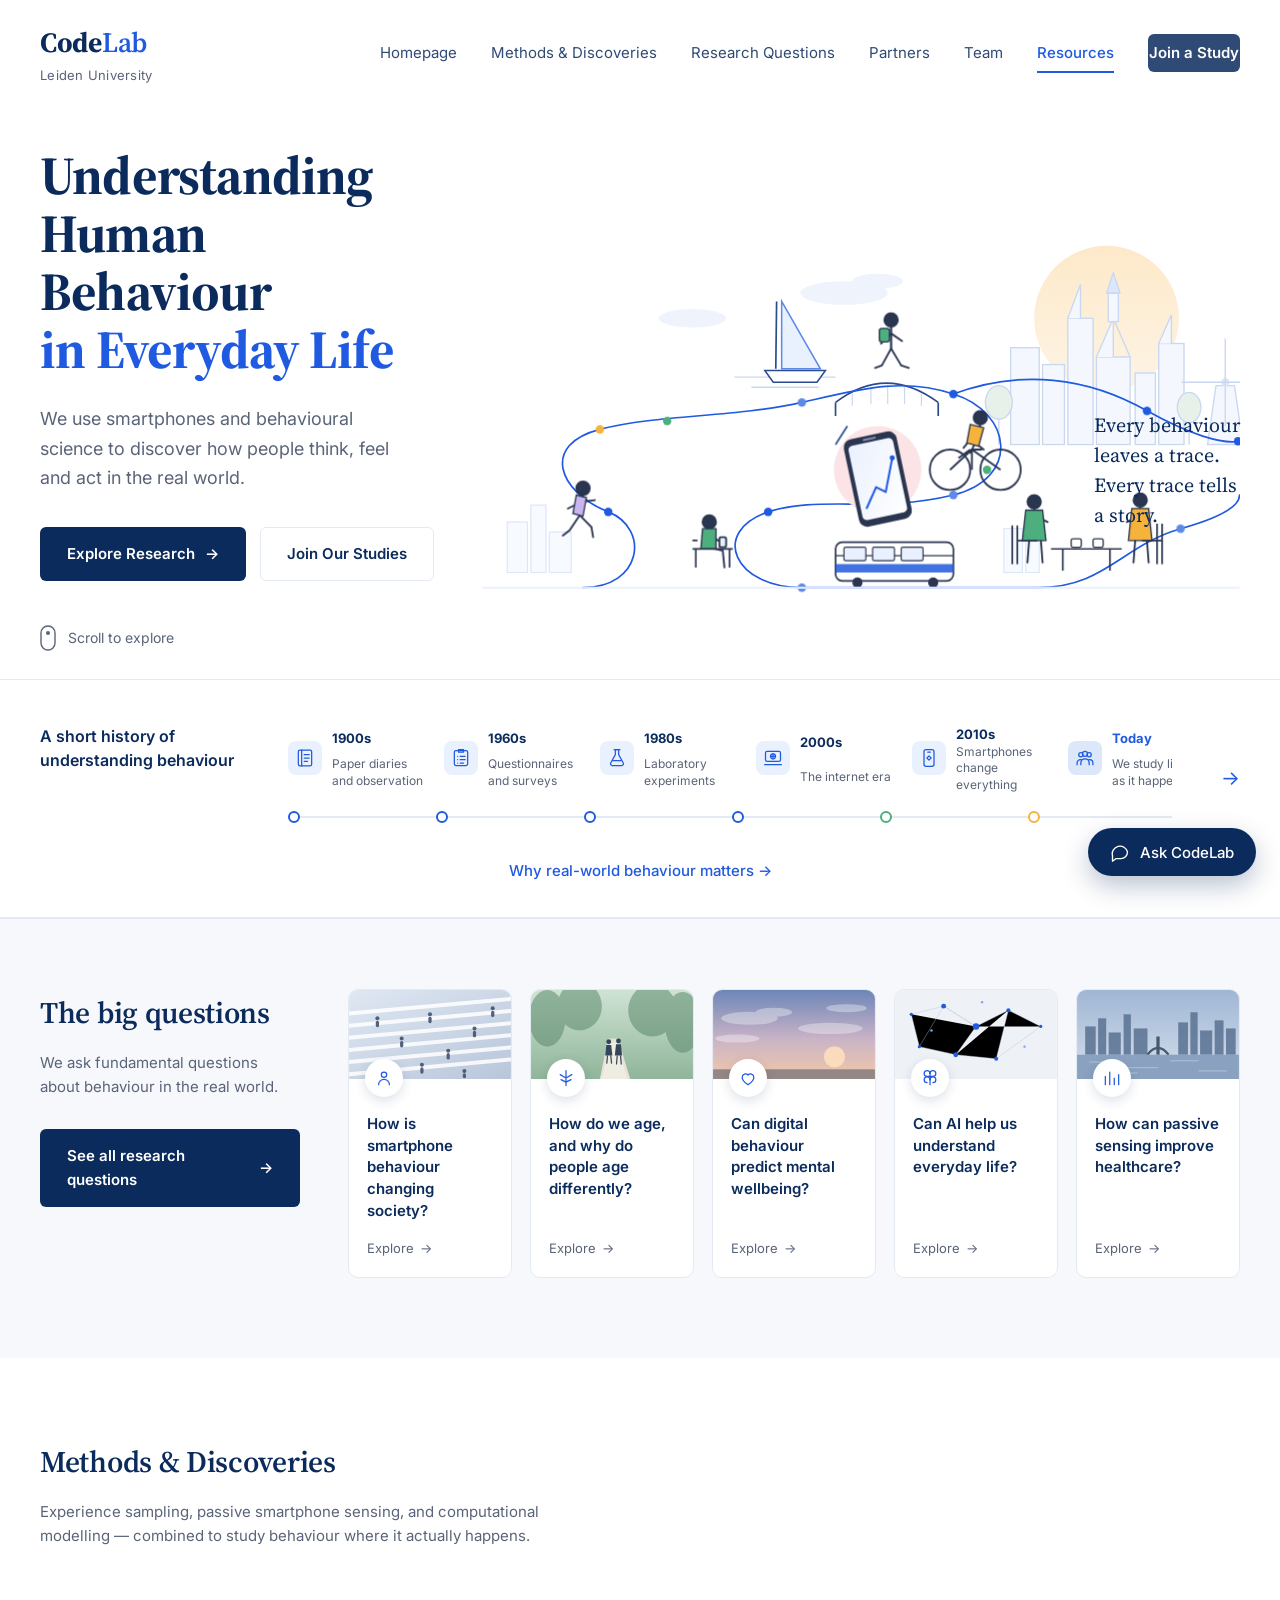
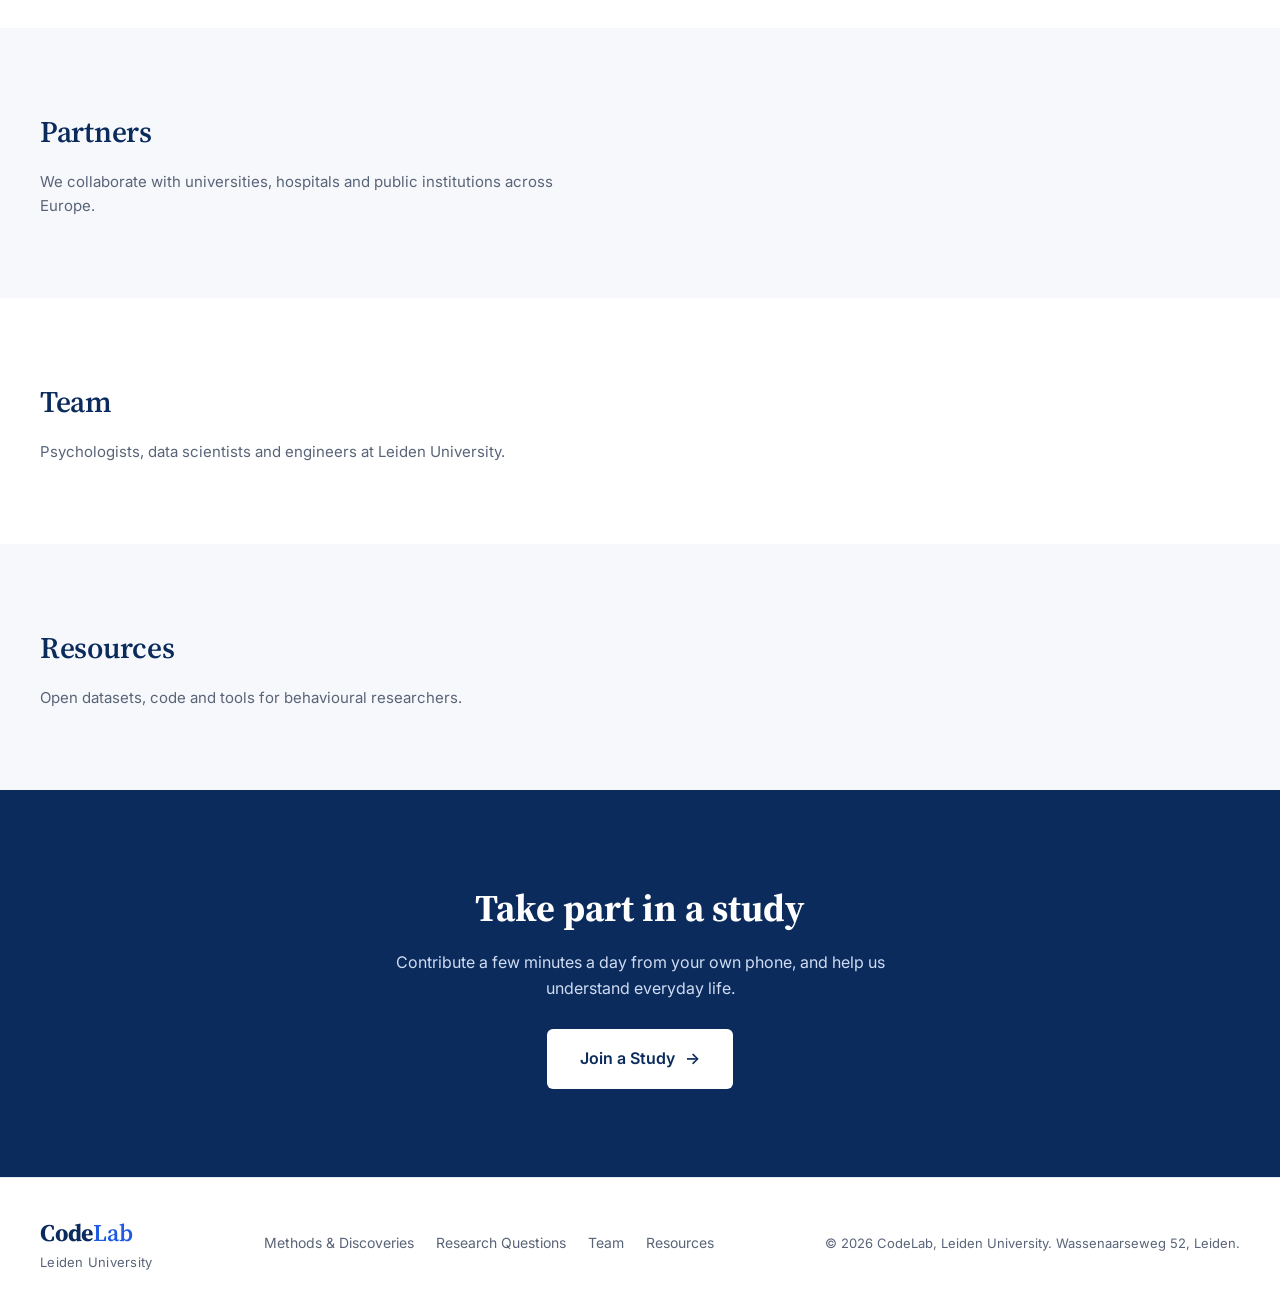
==== index.html @ ddcffaeb "Init Website" ====
<!DOCTYPE html>
<html lang="zh-CN">
<head>
<meta charset="utf-8">
<meta name="viewport" content="width=device-width, initial-scale=1">
<title>CodeLab · Leiden University — Understanding Human Behaviour in Everyday Life</title>
<meta name="description" content="CodeLab uses smartphones and behavioural science to discover how people think, feel and act in the real world.">
<link rel="preconnect" href="https://fonts.googleapis.com">
<link rel="preconnect" href="https://fonts.gstatic.com" crossorigin>
<link href="https://fonts.googleapis.com/css2?family=Source+Serif+4:opsz,wght@8..60,400;8..60,600;8..60,700&family=Inter:wght@400;500;600;700&display=swap" rel="stylesheet">
<link rel="stylesheet" href="css/styles.css">
<link rel="icon" href="data:image/svg+xml,<svg xmlns='http://www.w3.org/2000/svg' viewBox='0 0 32 32'><circle cx='16' cy='16' r='14' fill='%231f5ae0'/></svg>">
</head>
<body>

<!-- ============ HEADER ============ -->
<header class="site-header" id="header">
  <div class="wrap header-inner">
    <a class="brand" href="#top" aria-label="CodeLab, Leiden University">
      <span class="brand-name"><strong>Code</strong>Lab</span>
      <span class="brand-sub">Leiden University</span>
    </a>

    <button class="nav-toggle" id="navToggle" aria-expanded="false" aria-controls="primary-nav" aria-label="Open menu">
      <span></span><span></span><span></span>
    </button>

    <nav class="nav" id="primary-nav" aria-label="Primary">
      <a href="#top" class="is-active">Homepage</a>
      <a href="#methods">Methods &amp; Discoveries</a>
      <a href="#questions">Research Questions</a>
      <a href="#partners">Partners</a>
      <a href="#team">Team</a>
      <a href="#resources">Resources</a>
      <a href="#join" class="btn btn-primary btn-sm nav-cta">Join a Study</a>
    </nav>
  </div>
</header>

<main id="top">

<!-- ============ HERO ============ -->
<section class="hero">
  <div class="wrap hero-grid">

    <div class="hero-copy">
      <h1 class="hero-title reveal">
        Understanding<br>
        Human Behaviour<br>
        <em>in Everyday Life</em>
      </h1>
      <p class="hero-lede reveal" data-delay="1">
        We use smartphones and behavioural science
        to discover how people think, feel and act
        in the real world.
      </p>
      <div class="hero-actions reveal" data-delay="2">
        <a href="#questions" class="btn btn-primary">Explore Research <span class="arrow" aria-hidden="true">→</span></a>
        <a href="#join" class="btn btn-ghost">Join Our Studies</a>
      </div>
      <a href="#timeline" class="scroll-hint reveal" data-delay="3">
        <svg viewBox="0 0 16 26" width="16" height="26" aria-hidden="true">
          <rect x="1" y="1" width="14" height="24" rx="7" fill="none" stroke="currentColor" stroke-width="1.4"/>
          <circle class="scroll-dot" cx="8" cy="8" r="2" fill="currentColor"/>
        </svg>
        <span>Scroll to explore</span>
      </a>
    </div>

    <!-- ---------- 英雄区插画（全部手绘 SVG） ---------- -->
    <div class="hero-art">
      <svg viewBox="0 0 900 500" class="scene" role="img"
           aria-label="An illustrated landscape: people walking, cycling, running, sitting and talking, connected by a line of behavioural data points, with the Leiden skyline in the distance.">
        <defs>
          <linearGradient id="sun" x1="0" y1="0" x2="0" y2="1">
            <stop offset="0" stop-color="#FDE9C9"/><stop offset="1" stop-color="#FDF4E6"/>
          </linearGradient>
          <linearGradient id="screen" x1="0" y1="0" x2="1" y2="1">
            <stop offset="0" stop-color="#EAF1FE"/><stop offset="1" stop-color="#FFFFFF"/>
          </linearGradient>
        </defs>

        <!-- 背景：太阳、云 -->
        <circle cx="742" cy="150" r="86" fill="url(#sun)"/>
        <g fill="#EEF3FC">
          <ellipse cx="430" cy="120" rx="52" ry="14"/>
          <ellipse cx="470" cy="106" rx="30" ry="9"/>
          <ellipse cx="250" cy="150" rx="40" ry="11"/>
        </g>

        <!-- 莱顿天际线：教堂、市政厅、风车 -->
        <g class="skyline" stroke="#C9D8F0" stroke-width="1.6" fill="#F4F8FE">
          <rect x="628" y="185" width="34" height="115"/>
          <rect x="666" y="205" width="26" height="95"/>
          <rect x="696" y="150" width="30" height="150"/>
          <path d="M711 150 l0 -40 l-15 40"/>
          <rect x="730" y="196" width="40" height="104"/>
          <path d="M750 196 l0 -46 l-20 46 M750 150 l20 46"/>
          <rect x="744" y="120" width="12" height="34"/>
          <path d="M750 96 l-8 24 h16 z" fill="#DCE7FA"/>
          <rect x="776" y="215" width="24" height="85"/>
          <rect x="804" y="180" width="30" height="120"/>
          <path d="M819 180 l0 -34 l-15 34"/>
          <!-- windmill -->
          <path d="M862 300 l10 -70 h22 l10 70 z"/>
          <circle cx="883" cy="226" r="5" fill="#DCE7FA" stroke="none"/>
          <g class="mill" style="transform-origin:883px 226px">
            <path d="M883 226 l0 -52 M883 226 l52 0 M883 226 l0 52 M883 226 l-52 0"/>
          </g>
          <!-- trees -->
          <path d="M614 300 v-30 M614 270 a16 20 0 1 1 0.1 0" fill="#E7F1E9"/>
          <path d="M840 300 v-26 M840 274 a14 18 0 1 1 0.1 0" fill="#E7F1E9"/>
        </g>

        <!-- 左侧远景城市 -->
        <g class="skyline" stroke="#DCE7FA" stroke-width="1.4" fill="#F7FAFF">
          <rect x="30" y="392" width="24" height="60"/>
          <rect x="58" y="372" width="18" height="80"/>
          <rect x="80" y="404" width="26" height="48"/>
          <rect x="620" y="400" width="22" height="52"/>
          <rect x="646" y="382" width="16" height="70"/>
        </g>

        <!-- 水面与帆船 -->
        <g stroke="#C9D8F0" stroke-width="1.6" fill="none">
          <path d="M300 220 h120 M320 232 h80"/>
        </g>
        <g class="boat">
          <path d="M356 210 l0 -80 l46 80 z" fill="#EAF1FE" stroke="#5C8AE6" stroke-width="1.8"/>
          <path d="M350 130 l-1 80" stroke="#2A4B8D" stroke-width="2"/>
          <path d="M336 212 h72 l-10 14 h-52 z" fill="#FFFFFF" stroke="#2A4B8D" stroke-width="1.8"/>
        </g>

        <!-- 桥 -->
        <path d="M420 250 q60 -46 122 0" fill="none" stroke="#2A4B8D" stroke-width="2"/>
        <path d="M420 250 v16 M542 250 v16" stroke="#2A4B8D" stroke-width="2"/>
        <g stroke="#C9D8F0" stroke-width="1.4">
          <path d="M440 240 v14 M462 232 v20 M482 229 v23 M502 232 v20 M522 240 v14"/>
        </g>

        <!-- 行为数据主路径（动画描边） -->
        <path id="tracePath" class="trace"
              d="M120 470 C 190 470, 200 400, 150 380 C 90 356, 70 300, 140 282
                 C 210 264, 300 268, 380 250 C 450 234, 500 220, 560 240
                 C 630 262, 640 340, 560 360 C 470 382, 400 360, 340 380
                 C 270 404, 300 470, 380 470 L 660 470
                 C 740 470, 760 420, 830 400 C 880 386, 900 372, 900 360"
              fill="none" stroke="#1F5AE0" stroke-width="2" stroke-linecap="round"/>
        <path id="tracePath2" class="trace trace-2"
              d="M560 240 C 640 210, 720 220, 790 260 C 840 288, 880 300, 900 296"
              fill="none" stroke="#1F5AE0" stroke-width="2" stroke-linecap="round"/>

        <!-- 数据点 -->
        <g class="nodes">
          <circle cx="150" cy="380" r="5" fill="#1F5AE0"/>
          <circle cx="140" cy="282" r="5" fill="#F5B33C"/>
          <circle cx="220" cy="272" r="5" fill="#4CAF7D"/>
          <circle cx="380" cy="250" r="5" fill="#5C8AE6"/>
          <circle cx="560" cy="240" r="5" fill="#1F5AE0"/>
          <circle cx="600" cy="330" r="5" fill="#4CAF7D"/>
          <circle cx="560" cy="360" r="5" fill="#5C8AE6"/>
          <circle cx="340" cy="380" r="5" fill="#1F5AE0"/>
          <circle cx="380" cy="470" r="5" fill="#5C8AE6"/>
          <circle cx="790" cy="260" r="5" fill="#1F5AE0"/>
          <circle cx="830" cy="400" r="5" fill="#5C8AE6"/>
          <circle cx="898" cy="296" r="5" fill="#1F5AE0"/>
        </g>

        <!-- 中心手机：屏幕上的行为曲线 -->
        <g class="phone-group">
          <circle cx="470" cy="330" r="52" fill="#FBE3E6"/>
          <path d="M420 300 l14 -22" stroke="#2A4B8D" stroke-width="2" fill="none"/>
          <g transform="rotate(-12 470 340)">
            <rect x="438" y="288" width="64" height="106" rx="10" fill="#2A3550"/>
            <rect x="443" y="296" width="54" height="90" rx="5" fill="url(#screen)"/>
            <path d="M450 372 L466 350 L476 358 L492 320" fill="none" stroke="#1F5AE0" stroke-width="2.4" stroke-linecap="round" stroke-linejoin="round"/>
            <circle cx="492" cy="320" r="3" fill="#1F5AE0"/>
            <rect x="462" y="291" width="16" height="2.4" rx="1.2" fill="#8792AB"/>
          </g>
        </g>

        <!-- 人物：桥上行走 -->
        <g class="figure" stroke="#2A3550" stroke-width="2.2" fill="none" stroke-linecap="round">
          <circle cx="486" cy="152" r="8" fill="#2A3550"/>
          <path d="M486 160 v26" stroke="#2A3550" stroke-width="2.6"/>
          <path d="M486 168 l-12 12 M486 168 l13 9"/>
          <path d="M486 186 l-11 20 M486 186 l12 20"/>
          <path d="M475 206 l-8 3 M498 206 l9 3"/>
          <rect x="472" y="162" width="12" height="16" rx="3" fill="#4CAF7D" stroke="#2A3550" stroke-width="1.6"/>
        </g>

        <!-- 人物：骑车 -->
        <g class="figure">
          <g stroke="#2A3550" stroke-width="2.2" fill="none">
            <circle cx="556" cy="330" r="24"/><circle cx="616" cy="330" r="24"/>
            <path d="M556 330 L582 306 L616 330 M582 306 L594 306 M566 316 l14 -10"/>
            <path d="M582 330 l0 -24"/>
          </g>
          <g stroke="#2A3550" stroke-width="2.2" fill="none" stroke-linecap="round">
            <circle cx="592" cy="268" r="8" fill="#2A3550"/>
            <path d="M592 276 l-6 22" stroke-width="2.6"/>
            <path d="M588 284 l-16 20" />
            <path d="M586 298 l-6 12 M586 298 l10 8"/>
          </g>
          <path d="M580 276 l16 4 l-6 22 l-14 -4 z" fill="#F5B33C" stroke="#2A3550" stroke-width="1.6"/>
        </g>

        <!-- 人物：跑步 -->
        <g class="figure" stroke="#2A3550" stroke-width="2.2" fill="none" stroke-linecap="round">
          <circle cx="120" cy="352" r="8" fill="#2A3550"/>
          <path d="M120 360 l-4 24"/>
          <path d="M118 368 l-16 8 M118 368 l16 -2"/>
          <path d="M116 384 l-12 18 l-8 6 M116 384 l14 14 l2 12"/>
          <path d="M112 360 l12 3 l-4 22 l-12 -3 z" fill="#C9B6F0" stroke="#2A3550" stroke-width="1.6"/>
        </g>

        <!-- 人物：长椅上看手机 -->
        <g class="figure">
          <g stroke="#2A3550" stroke-width="2.2" fill="none" stroke-linecap="round">
            <circle cx="270" cy="392" r="8" fill="#2A3550"/>
            <path d="M270 400 v22"/>
            <path d="M270 408 l14 8 M270 408 l-2 14"/>
            <path d="M268 422 l18 4 M286 426 l2 20"/>
            <rect x="282" y="410" width="8" height="12" rx="2" fill="#EAF1FE"/>
          </g>
          <path d="M262 400 h16 v24 h-18 z" fill="#4CAF7D" stroke="#2A3550" stroke-width="1.6"/>
          <g stroke="#2A3550" stroke-width="2" fill="none">
            <path d="M250 424 h48 M254 424 v22 M294 424 v22 M250 414 h6"/>
          </g>
        </g>

        <!-- 有轨电车 -->
        <g class="tram">
          <rect x="420" y="416" width="140" height="46" rx="8" fill="#FFFFFF" stroke="#2A3550" stroke-width="2"/>
          <path d="M420 432 h140" stroke="#2A3550" stroke-width="1.4"/>
          <rect x="430" y="422" width="26" height="16" rx="2" fill="#EAF1FE" stroke="#2A3550" stroke-width="1.4"/>
          <rect x="464" y="422" width="26" height="16" rx="2" fill="#EAF1FE" stroke="#2A3550" stroke-width="1.4"/>
          <rect x="498" y="422" width="26" height="16" rx="2" fill="#EAF1FE" stroke="#2A3550" stroke-width="1.4"/>
          <rect x="420" y="442" width="140" height="10" fill="#1F5AE0" opacity=".85"/>
          <circle cx="446" cy="464" r="6" fill="#2A3550"/><circle cx="536" cy="464" r="6" fill="#2A3550"/>
        </g>

        <!-- 咖啡桌上的两个人 -->
        <g class="figure">
          <g stroke="#2A3550" stroke-width="2" fill="none">
            <path d="M676 424 h84 M690 424 v26 M746 424 v26"/>
          </g>
          <!-- 左 -->
          <g stroke="#2A3550" stroke-width="2.2" fill="none" stroke-linecap="round">
            <circle cx="656" cy="368" r="8" fill="#2A3550"/>
            <path d="M656 376 v20"/>
            <path d="M656 384 l16 8"/>
            <path d="M650 414 l-2 26 M664 414 l2 26"/>
          </g>
          <path d="M646 378 h20 l4 36 h-28 z" fill="#4CAF7D" stroke="#2A3550" stroke-width="1.6"/>
          <!-- 右 -->
          <g stroke="#2A3550" stroke-width="2.2" fill="none" stroke-linecap="round">
            <circle cx="782" cy="366" r="8" fill="#2A3550"/>
            <path d="M782 374 v20"/>
            <path d="M782 384 l-16 8"/>
            <path d="M776 414 l-2 26 M790 414 l2 26"/>
          </g>
          <path d="M772 376 h20 l4 38 h-28 z" fill="#F5B33C" stroke="#2A3550" stroke-width="1.6"/>
          <!-- 椅子 + 杯子 -->
          <g stroke="#2A3550" stroke-width="2" fill="none">
            <path d="M630 396 v46 M636 414 h24 M636 396 v46"/>
            <path d="M808 394 v48 M784 414 h24 M802 394 v48"/>
          </g>
          <rect x="700" y="412" width="12" height="10" rx="2" fill="#fff" stroke="#2A3550" stroke-width="1.6"/>
          <rect x="726" y="412" width="12" height="10" rx="2" fill="#fff" stroke="#2A3550" stroke-width="1.6"/>
        </g>

        <!-- 地面辅助线 -->
        <path d="M0 470 h900" stroke="#EAF1FE" stroke-width="2"/>
      </svg>

      <p class="hero-quote reveal" data-delay="2">
        Every behaviour<br>leaves a trace.<br>Every trace tells<br>a story.
      </p>
    </div>
  </div>
</section>

<!-- ============ TIMELINE ============ -->
<section class="timeline-band" id="timeline">
  <div class="wrap">
    <div class="timeline-head">
      <h2 class="timeline-title">A short history of<br>understanding behaviour</h2>

      <div class="timeline-scroller">
        <ol class="timeline">
          <li class="tl-item reveal">
            <span class="tl-icon">
              <svg viewBox="0 0 24 24" aria-hidden="true"><rect x="4" y="2.5" width="16" height="19" rx="2"/><path d="M8 2.5v19"/><path d="M11 8h6M11 12h6M11 16h4"/></svg>
            </span>
            <span class="tl-era">1900s</span>
            <span class="tl-text">Paper diaries<br>and observation</span>
          </li>
          <li class="tl-item reveal" data-delay="1">
            <span class="tl-icon">
              <svg viewBox="0 0 24 24" aria-hidden="true"><rect x="4" y="3" width="16" height="18" rx="2"/><path d="M9 2h6v3H9z"/><path d="M8 10h.01M8 14h.01M8 18h.01M11 10h6M11 14h6M11 18h4"/></svg>
            </span>
            <span class="tl-era">1960s</span>
            <span class="tl-text">Questionnaires<br>and surveys</span>
          </li>
          <li class="tl-item reveal" data-delay="2">
            <span class="tl-icon">
              <svg viewBox="0 0 24 24" aria-hidden="true"><path d="M10 2v6L4.5 18a2 2 0 0 0 1.8 3h11.4a2 2 0 0 0 1.8-3L14 8V2z"/><path d="M8.5 2h7"/><path d="M7 15h10"/></svg>
            </span>
            <span class="tl-era">1980s</span>
            <span class="tl-text">Laboratory<br>experiments</span>
          </li>
          <li class="tl-item reveal" data-delay="3">
            <span class="tl-icon">
              <svg viewBox="0 0 24 24" aria-hidden="true"><rect x="3" y="4" width="18" height="12" rx="2"/><path d="M2 20h20"/><circle cx="12" cy="10" r="3"/><path d="M9 10h6M12 7v6"/></svg>
            </span>
            <span class="tl-era">2000s</span>
            <span class="tl-text">The internet era</span>
          </li>
          <li class="tl-item reveal" data-delay="4">
            <span class="tl-icon">
              <svg viewBox="0 0 24 24" aria-hidden="true"><rect x="6" y="2" width="12" height="20" rx="2.5"/><path d="M10.5 5h3"/><path d="M12 9.5l2.5 2.5L12 14.5 9.5 12z"/></svg>
            </span>
            <span class="tl-era">2010s</span>
            <span class="tl-text">Smartphones<br>change everything</span>
          </li>
          <li class="tl-item tl-now reveal" data-delay="5">
            <span class="tl-icon">
              <svg viewBox="0 0 24 24" aria-hidden="true"><circle cx="7" cy="8" r="2.5"/><circle cx="17" cy="8" r="2.5"/><circle cx="12" cy="7" r="3"/><path d="M2.5 20v-2a4 4 0 0 1 4-4h1"/><path d="M21.5 20v-2a4 4 0 0 0-4-4h-1"/><path d="M7 20v-2.5A5 5 0 0 1 12 13a5 5 0 0 1 5 4.5V20"/></svg>
            </span>
            <span class="tl-era">Today</span>
            <span class="tl-text">We study life<br>as it happens</span>
          </li>
          <li class="tl-item reveal" data-delay="6">
            <span class="tl-icon">
              <svg viewBox="0 0 24 24" aria-hidden="true"><path d="M15.5 21v-3a5.5 5.5 0 0 0 2.5-9.5A5.5 5.5 0 0 0 7 5.5 4.5 4.5 0 0 0 5.5 14H8v7"/><path d="M11 11.5h3M12.5 10v3"/></svg>
            </span>
            <span class="tl-era">Future</span>
            <span class="tl-text">Towards digital<br>twins of behaviour</span>
          </li>
        </ol>
        <div class="tl-axis" aria-hidden="true">
          <span class="tl-line"></span>
          <span class="tl-dot" style="--i:0"></span><span class="tl-dot" style="--i:1"></span>
          <span class="tl-dot" style="--i:2"></span><span class="tl-dot" style="--i:3"></span>
          <span class="tl-dot tl-dot-green" style="--i:4"></span><span class="tl-dot tl-dot-amber" style="--i:5"></span>
          <span class="tl-dot" style="--i:6"></span>
        </div>
      </div>

      <a class="tl-next" href="#questions" aria-label="Next">→</a>
    </div>

    <a class="tl-link" href="#methods">Why real-world behaviour matters <span class="arrow">→</span></a>
  </div>
</section>

<!-- ============ BIG QUESTIONS ============ -->
<section class="questions" id="questions">
  <div class="wrap q-grid">
    <div class="q-intro">
      <h2 class="q-title">The big questions</h2>
      <p class="q-lede">We ask fundamental questions about behaviour in the real world.</p>
      <a href="#questions" class="btn btn-primary">See all research questions <span class="arrow">→</span></a>
    </div>

    <div class="q-cards">
      <article class="card reveal">
        <div class="card-media">
          <img src="assets/img/q-society.svg" alt="" loading="lazy" width="400" height="220">
          <span class="card-icon">
            <svg viewBox="0 0 24 24" aria-hidden="true"><circle cx="12" cy="8" r="3.2"/><path d="M5.5 20a6.5 6.5 0 0 1 13 0"/></svg>
          </span>
        </div>
        <h3>How is smartphone behaviour changing society?</h3>
        <a class="card-link" href="#">Explore <span class="arrow">→</span></a>
      </article>

      <article class="card reveal" data-delay="1">
        <div class="card-media">
          <img src="assets/img/q-aging.svg" alt="" loading="lazy" width="400" height="220">
          <span class="card-icon">
            <svg viewBox="0 0 24 24" aria-hidden="true"><path d="M12 3v18M12 12l7-4M12 12l-7-4M12 17l6-3M12 17l-6-3"/></svg>
          </span>
        </div>
        <h3>How do we age, and why do people age differently?</h3>
        <a class="card-link" href="#">Explore <span class="arrow">→</span></a>
      </article>

      <article class="card reveal" data-delay="2">
        <div class="card-media">
          <img src="assets/img/q-wellbeing.svg" alt="" loading="lazy" width="400" height="220">
          <span class="card-icon">
            <svg viewBox="0 0 24 24" aria-hidden="true"><path d="M12 20s-7-4.4-7-9a4 4 0 0 1 7-2.6A4 4 0 0 1 19 11c0 4.6-7 9-7 9z"/></svg>
          </span>
        </div>
        <h3>Can digital behaviour predict mental wellbeing?</h3>
        <a class="card-link" href="#">Explore <span class="arrow">→</span></a>
      </article>

      <article class="card reveal" data-delay="3">
        <div class="card-media">
          <img src="assets/img/q-ai.svg" alt="" loading="lazy" width="400" height="220">
          <span class="card-icon">
            <svg viewBox="0 0 24 24" aria-hidden="true"><path d="M12 4v16"/><path d="M12 6.5a3.5 3.5 0 1 0-3.5 3.5H12"/><path d="M12 6.5A3.5 3.5 0 1 1 15.5 10H12"/><path d="M12 14a3.5 3.5 0 1 0-3.5 3.5"/><path d="M12 14a3.5 3.5 0 1 1 3.5 3.5"/></svg>
          </span>
        </div>
        <h3>Can AI help us understand everyday life?</h3>
        <a class="card-link" href="#">Explore <span class="arrow">→</span></a>
      </article>

      <article class="card reveal" data-delay="4">
        <div class="card-media">
          <img src="assets/img/q-health.svg" alt="" loading="lazy" width="400" height="220">
          <span class="card-icon">
            <svg viewBox="0 0 24 24" aria-hidden="true"><path d="M4 20V10M9.3 20V5M14.7 20v-8M20 20V8"/></svg>
          </span>
        </div>
        <h3>How can passive sensing improve healthcare?</h3>
        <a class="card-link" href="#">Explore <span class="arrow">→</span></a>
      </article>
    </div>
  </div>
</section>

<!-- ============ 占位区块（供你继续填内容） ============ -->
<section class="stub" id="methods">
  <div class="wrap">
    <h2 class="q-title">Methods &amp; Discoveries</h2>
    <p class="q-lede">Experience sampling, passive smartphone sensing, and computational modelling — combined to study behaviour where it actually happens.</p>
  </div>
</section>

<section class="stub alt" id="partners">
  <div class="wrap">
    <h2 class="q-title">Partners</h2>
    <p class="q-lede">We collaborate with universities, hospitals and public institutions across Europe.</p>
  </div>
</section>

<section class="stub" id="team">
  <div class="wrap">
    <h2 class="q-title">Team</h2>
    <p class="q-lede">Psychologists, data scientists and engineers at Leiden University.</p>
  </div>
</section>

<section class="stub alt" id="resources">
  <div class="wrap">
    <h2 class="q-title">Resources</h2>
    <p class="q-lede">Open datasets, code and tools for behavioural researchers.</p>
  </div>
</section>

<section class="join" id="join">
  <div class="wrap join-inner">
    <h2 class="join-title">Take part in a study</h2>
    <p>Contribute a few minutes a day from your own phone, and help us understand everyday life.</p>
    <a class="btn btn-primary btn-lg" href="mailto:codelab@fsw.leidenuniv.nl">Join a Study <span class="arrow">→</span></a>
  </div>
</section>

</main>

<footer class="site-footer">
  <div class="wrap footer-inner">
    <div>
      <span class="brand-name footer-brand"><strong>Code</strong>Lab</span>
      <span class="brand-sub">Leiden University</span>
    </div>
    <nav aria-label="Footer">
      <a href="#methods">Methods &amp; Discoveries</a>
      <a href="#questions">Research Questions</a>
      <a href="#team">Team</a>
      <a href="#resources">Resources</a>
    </nav>
    <p class="footer-note">© <span id="year">2026</span> CodeLab, Leiden University. Wassenaarseweg 52, Leiden.</p>
  </div>
</footer>

<!-- 浮动聊天按钮 -->
<button class="chat-fab" id="chatFab" aria-label="Ask CodeLab">
  <svg viewBox="0 0 24 24" aria-hidden="true"><path d="M21 12a8 8 0 0 1-8 8H7l-4 3v-6.5A8 8 0 1 1 21 12z"/></svg>
  <span>Ask CodeLab</span>
</button>

<script src="js/main.js"></script>
</body>
</html>
---- css/styles.css ----
/* ==========================================================
   CodeLab · Leiden University
   Design tokens
   ========================================================== */
:root{
  --ink:#0B2B5C;          /* 深海军蓝，标题 */
  --ink-soft:#2A3550;     /* 插画线条 */
  --blue:#1F5AE0;         /* 主蓝 */
  --blue-700:#123C9E;
  --blue-100:#DCE7FA;
  --blue-050:#EAF1FE;
  --amber:#F5B33C;
  --green:#4CAF7D;
  --text:#5A6478;
  --bg:#FFFFFF;
  --bg-soft:#F6F8FC;
  --line:#E4EAF3;

  --serif:"Source Serif 4", Georgia, "Songti SC", serif;
  --sans:"Inter", system-ui, -apple-system, "PingFang SC", "Microsoft YaHei", sans-serif;

  --wrap:1400px;
  --radius:10px;
  --ease:cubic-bezier(.22,.68,.28,1);
}

*,*::before,*::after{box-sizing:border-box}
html{scroll-behavior:smooth}
body{
  margin:0;background:var(--bg);color:var(--text);
  font-family:var(--sans);font-size:16px;line-height:1.6;
  -webkit-font-smoothing:antialiased;
}
img,svg{display:block;max-width:100%}
a{color:inherit;text-decoration:none}
h1,h2,h3{margin:0;color:var(--ink)}
.wrap{max-width:var(--wrap);margin:0 auto;padding:0 40px}
.arrow{display:inline-block;transition:transform .25s var(--ease)}
a:hover .arrow,button:hover .arrow{transform:translateX(4px)}
:focus-visible{outline:2px solid var(--blue);outline-offset:3px;border-radius:4px}

/* ---------- Buttons ---------- */
.btn{
  display:inline-flex;align-items:center;gap:10px;
  padding:14px 26px;border-radius:6px;border:1px solid transparent;
  font-weight:600;font-size:15px;cursor:pointer;
  transition:background .2s var(--ease),color .2s var(--ease),box-shadow .2s var(--ease);
}
.btn-primary{background:var(--ink);color:#fff}
.btn-primary:hover{background:var(--blue-700);box-shadow:0 8px 20px rgba(18,60,158,.22)}
.btn-ghost{background:#fff;color:var(--ink);border-color:var(--line)}
.btn-ghost:hover{border-color:var(--blue);color:var(--blue)}
.btn-sm{padding:10px 20px;font-size:14px}
.btn-lg{padding:16px 32px;font-size:16px}

/* ==========================================================
   Header
   ========================================================== */
.site-header{
  position:sticky;top:0;z-index:50;background:rgba(255,255,255,.9);
  backdrop-filter:saturate(160%) blur(10px);
  transition:box-shadow .25s var(--ease);
}
.site-header.is-stuck{box-shadow:0 1px 0 var(--line),0 6px 24px rgba(11,43,92,.06)}
.header-inner{display:flex;align-items:center;justify-content:space-between;gap:24px;padding-top:20px;padding-bottom:20px}
.brand-name{display:block;font-family:var(--serif);font-size:28px;font-weight:600;color:var(--blue);letter-spacing:-.01em}
.brand-name strong{color:var(--ink);font-weight:700}
.brand-sub{display:block;font-size:13px;color:var(--text);letter-spacing:.02em}
.footer-brand{font-size:24px}

.nav{display:flex;align-items:center;gap:34px}
.nav a{font-size:15px;color:var(--ink);opacity:.85;position:relative;padding:6px 0}
.nav a:hover{opacity:1;color:var(--blue)}
.nav a.is-active{color:var(--blue);opacity:1;font-weight:500}
.nav a.is-active::after{content:"";position:absolute;left:0;right:0;bottom:-2px;height:2px;background:var(--blue)}
.nav-cta{color:#fff !important;opacity:1}
.nav-cta::after{display:none}

.nav-toggle{display:none;width:44px;height:44px;background:none;border:0;cursor:pointer;padding:10px}
.nav-toggle span{display:block;height:2px;background:var(--ink);margin:5px 0;transition:transform .25s var(--ease),opacity .2s}
.nav-toggle[aria-expanded="true"] span:nth-child(1){transform:translateY(7px) rotate(45deg)}
.nav-toggle[aria-expanded="true"] span:nth-child(2){opacity:0}
.nav-toggle[aria-expanded="true"] span:nth-child(3){transform:translateY(-7px) rotate(-45deg)}

/* ==========================================================
   Hero
   ========================================================== */
.hero{padding:40px 0 20px;overflow:hidden}
.hero-grid{display:grid;grid-template-columns:minmax(320px,.85fr) 1.6fr;gap:40px;align-items:center}
.hero-title{
  font-family:var(--serif);font-weight:700;
  font-size:clamp(38px,4.2vw,62px);line-height:1.08;letter-spacing:-.015em;
}
.hero-title em{font-style:normal;color:var(--blue)}
.hero-lede{margin:26px 0 34px;font-size:18px;line-height:1.65;max-width:34ch}
.hero-actions{display:flex;flex-wrap:wrap;gap:14px}
.scroll-hint{display:inline-flex;align-items:center;gap:12px;margin-top:44px;color:var(--text);font-size:14px}
.scroll-hint:hover{color:var(--blue)}
.scroll-dot{animation:scrollDot 1.8s var(--ease) infinite}
@keyframes scrollDot{0%,100%{transform:translateY(0);opacity:1}50%{transform:translateY(8px);opacity:.35}}

.hero-art{position:relative}
.scene{width:100%;height:auto}
.scene .trace{stroke-dasharray:var(--len,2600);stroke-dashoffset:var(--len,2600);animation:draw 2.8s var(--ease) .2s forwards}
.scene .trace-2{animation-delay:1.1s}
@keyframes draw{to{stroke-dashoffset:0}}
.scene .nodes circle{opacity:0;animation:pop .5s var(--ease) forwards}
.scene .nodes circle:nth-child(n){animation-delay:calc(1s + var(--d,0)*0s)}
.scene .nodes circle:nth-child(1){animation-delay:1.0s}
.scene .nodes circle:nth-child(2){animation-delay:1.15s}
.scene .nodes circle:nth-child(3){animation-delay:1.3s}
.scene .nodes circle:nth-child(4){animation-delay:1.45s}
.scene .nodes circle:nth-child(5){animation-delay:1.6s}
.scene .nodes circle:nth-child(6){animation-delay:1.75s}
.scene .nodes circle:nth-child(7){animation-delay:1.9s}
.scene .nodes circle:nth-child(8){animation-delay:2.05s}
.scene .nodes circle:nth-child(9){animation-delay:2.2s}
.scene .nodes circle:nth-child(10){animation-delay:2.35s}
.scene .nodes circle:nth-child(11){animation-delay:2.5s}
.scene .nodes circle:nth-child(12){animation-delay:2.65s}
@keyframes pop{from{opacity:0;transform:scale(.2)}to{opacity:1;transform:scale(1)}}
.scene .mill{animation:spin 16s linear infinite}
@keyframes spin{to{transform:rotate(360deg)}}
.scene .boat{animation:bob 5s ease-in-out infinite}
@keyframes bob{0%,100%{transform:translateY(0)}50%{transform:translateY(-5px)}}
.scene .phone-group{animation:float 6s ease-in-out infinite}
@keyframes float{0%,100%{transform:translateY(0)}50%{transform:translateY(-8px)}}
.scene .tram{animation:tram 14s linear infinite}
@keyframes tram{0%{transform:translateX(-30px)}50%{transform:translateX(30px)}100%{transform:translateX(-30px)}}

.hero-quote{
  position:absolute;right:0;top:52%;margin:0;
  font-family:var(--serif);font-size:20px;line-height:1.5;color:var(--ink);
}

/* ==========================================================
   Timeline
   ========================================================== */
.timeline-band{border-top:1px solid var(--line);border-bottom:1px solid var(--line);padding:44px 0 34px;background:#fff}
.timeline-head{display:grid;grid-template-columns:220px 1fr 40px;gap:28px;align-items:start}
.timeline-title{font-size:16px;font-weight:600;line-height:1.5;color:var(--ink);font-family:var(--sans)}
.timeline-scroller{overflow-x:auto;padding-bottom:6px;scrollbar-width:thin}
.timeline{display:grid;grid-auto-flow:column;grid-auto-columns:minmax(140px,1fr);gap:16px;list-style:none;margin:0;padding:0;min-width:900px}
.tl-item{display:grid;grid-template-columns:34px 1fr;grid-template-rows:auto auto;column-gap:10px;align-items:center}
.tl-icon{grid-row:1 / span 2;width:34px;height:34px;display:grid;place-items:center;border-radius:8px;background:var(--blue-050)}
.tl-icon svg{width:20px;height:20px;fill:none;stroke:var(--blue);stroke-width:1.5;stroke-linecap:round;stroke-linejoin:round}
.tl-era{font-weight:700;font-size:13px;color:var(--ink)}
.tl-text{font-size:12px;line-height:1.35;color:var(--text)}
.tl-now .tl-era{color:var(--blue)}
.tl-now .tl-icon{background:var(--blue-100)}

.tl-axis{position:relative;height:20px;margin-top:14px;min-width:900px}
.tl-line{position:absolute;left:0;right:0;top:9px;height:2px;background:var(--line)}
.tl-dot{
  position:absolute;top:4px;width:12px;height:12px;border-radius:50%;
  background:#fff;border:2.5px solid var(--blue);
  left:calc((100% - 12px) * var(--i) / 6);
}
.tl-dot-green{border-color:var(--green)}
.tl-dot-amber{border-color:var(--amber)}
.tl-next{align-self:center;color:var(--blue);font-size:20px;justify-self:end}
.tl-link{display:block;text-align:center;margin-top:26px;color:var(--blue);font-size:15px;font-weight:500}

/* ==========================================================
   Big questions
   ========================================================== */
.questions{background:var(--bg-soft);padding:70px 0 80px;border-top:1px solid var(--line)}
.q-grid{display:grid;grid-template-columns:260px 1fr;gap:48px;align-items:start}
.q-title{font-family:var(--serif);font-size:30px;font-weight:600;letter-spacing:-.01em}
.q-lede{margin:14px 0 30px;font-size:15px;line-height:1.6}
.q-cards{display:grid;grid-template-columns:repeat(5,1fr);gap:18px}

.card{
  background:#fff;border:1px solid var(--line);border-radius:var(--radius);
  overflow:hidden;display:flex;flex-direction:column;
  transition:transform .3s var(--ease),box-shadow .3s var(--ease);
}
.card:hover{transform:translateY(-6px);box-shadow:0 16px 34px rgba(11,43,92,.12)}
.card-media{position:relative}
.card-media img{width:100%;height:auto;aspect-ratio:20/11;object-fit:cover}
.card-icon{
  position:absolute;left:16px;bottom:-18px;width:38px;height:38px;
  background:#fff;border-radius:50%;display:grid;place-items:center;
  box-shadow:0 4px 12px rgba(11,43,92,.14);
}
.card-icon svg{width:20px;height:20px;fill:none;stroke:var(--blue);stroke-width:1.5;stroke-linecap:round;stroke-linejoin:round}
.card h3{
  font-family:var(--sans);font-size:15px;font-weight:600;line-height:1.45;
  color:var(--ink);margin:34px 18px 0;flex:1;
}
.card-link{display:inline-flex;align-items:center;gap:6px;margin:16px 18px 18px;font-size:13px;color:var(--text)}
.card:hover .card-link{color:var(--blue)}

/* ==========================================================
   Stubs / Join / Footer
   ========================================================== */
.stub{padding:80px 0}
.stub.alt{background:var(--bg-soft)}
.stub .q-lede{max-width:60ch;margin-bottom:0}
.join{background:var(--ink);color:#cfdcf3;padding:88px 0;text-align:center}
.join-title{font-family:var(--serif);font-size:38px;color:#fff;margin-bottom:12px}
.join-inner p{max-width:52ch;margin:0 auto 28px}
.join .btn-primary{background:#fff;color:var(--ink)}
.join .btn-primary:hover{background:var(--blue-100)}

.site-footer{border-top:1px solid var(--line);padding:36px 0;background:#fff}
.footer-inner{display:flex;flex-wrap:wrap;align-items:center;justify-content:space-between;gap:20px}
.site-footer nav{display:flex;flex-wrap:wrap;gap:22px;font-size:14px}
.site-footer nav a:hover{color:var(--blue)}
.footer-note{font-size:13px;margin:0}

/* 浮动聊天按钮 */
.chat-fab{
  position:fixed;right:24px;bottom:24px;z-index:60;
  display:inline-flex;align-items:center;gap:10px;
  padding:14px 22px;border:0;border-radius:999px;cursor:pointer;
  background:var(--ink);color:#fff;font-family:var(--sans);font-size:15px;font-weight:500;
  box-shadow:0 10px 26px rgba(11,43,92,.28);
  transition:transform .25s var(--ease),background .25s var(--ease);
}
.chat-fab:hover{transform:translateY(-3px);background:var(--blue)}
.chat-fab svg{width:20px;height:20px;fill:none;stroke:currentColor;stroke-width:1.6;stroke-linecap:round;stroke-linejoin:round}

/* ==========================================================
   Reveal on scroll
   ========================================================== */
.reveal{opacity:0;transform:translateY(18px);transition:opacity .7s var(--ease),transform .7s var(--ease)}
.reveal[data-delay="1"]{transition-delay:.08s}
.reveal[data-delay="2"]{transition-delay:.16s}
.reveal[data-delay="3"]{transition-delay:.24s}
.reveal[data-delay="4"]{transition-delay:.32s}
.reveal[data-delay="5"]{transition-delay:.4s}
.reveal[data-delay="6"]{transition-delay:.48s}
.reveal.is-in{opacity:1;transform:none}

/* ==========================================================
   Responsive
   ========================================================== */
@media (max-width:1180px){
  .wrap{padding:0 28px}
  .q-cards{grid-template-columns:repeat(3,1fr)}
  .hero-quote{position:static;margin-top:18px}
}
@media (max-width:960px){
  .nav{
    position:absolute;left:0;right:0;top:100%;
    flex-direction:column;align-items:flex-start;gap:0;
    background:#fff;border-top:1px solid var(--line);
    padding:10px 28px 22px;
    display:none;
  }
  .nav.is-open{display:flex}
  .nav a{width:100%;padding:14px 0;border-bottom:1px solid var(--line)}
  .nav .nav-cta{margin-top:16px;border-bottom:0;justify-content:center}
  .nav-toggle{display:block}
  .hero-grid{grid-template-columns:1fr;gap:24px}
  .hero{padding-top:24px}
  .q-grid{grid-template-columns:1fr;gap:28px}
  .timeline-head{grid-template-columns:1fr;gap:18px}
  .tl-next{display:none}
}
@media (max-width:640px){
  .wrap{padding:0 20px}
  .q-cards{grid-template-columns:1fr}
  .hero-actions .btn{flex:1;justify-content:center}
  .join-title{font-size:30px}
  .chat-fab span{display:none}
  .chat-fab{padding:16px}
}

@media (prefers-reduced-motion:reduce){
  *,*::before,*::after{animation:none !important;transition:none !important}
  .reveal{opacity:1;transform:none}
  .scene .trace{stroke-dashoffset:0}
  .scene .nodes circle{opacity:1}
  html{scroll-behavior:auto}
}
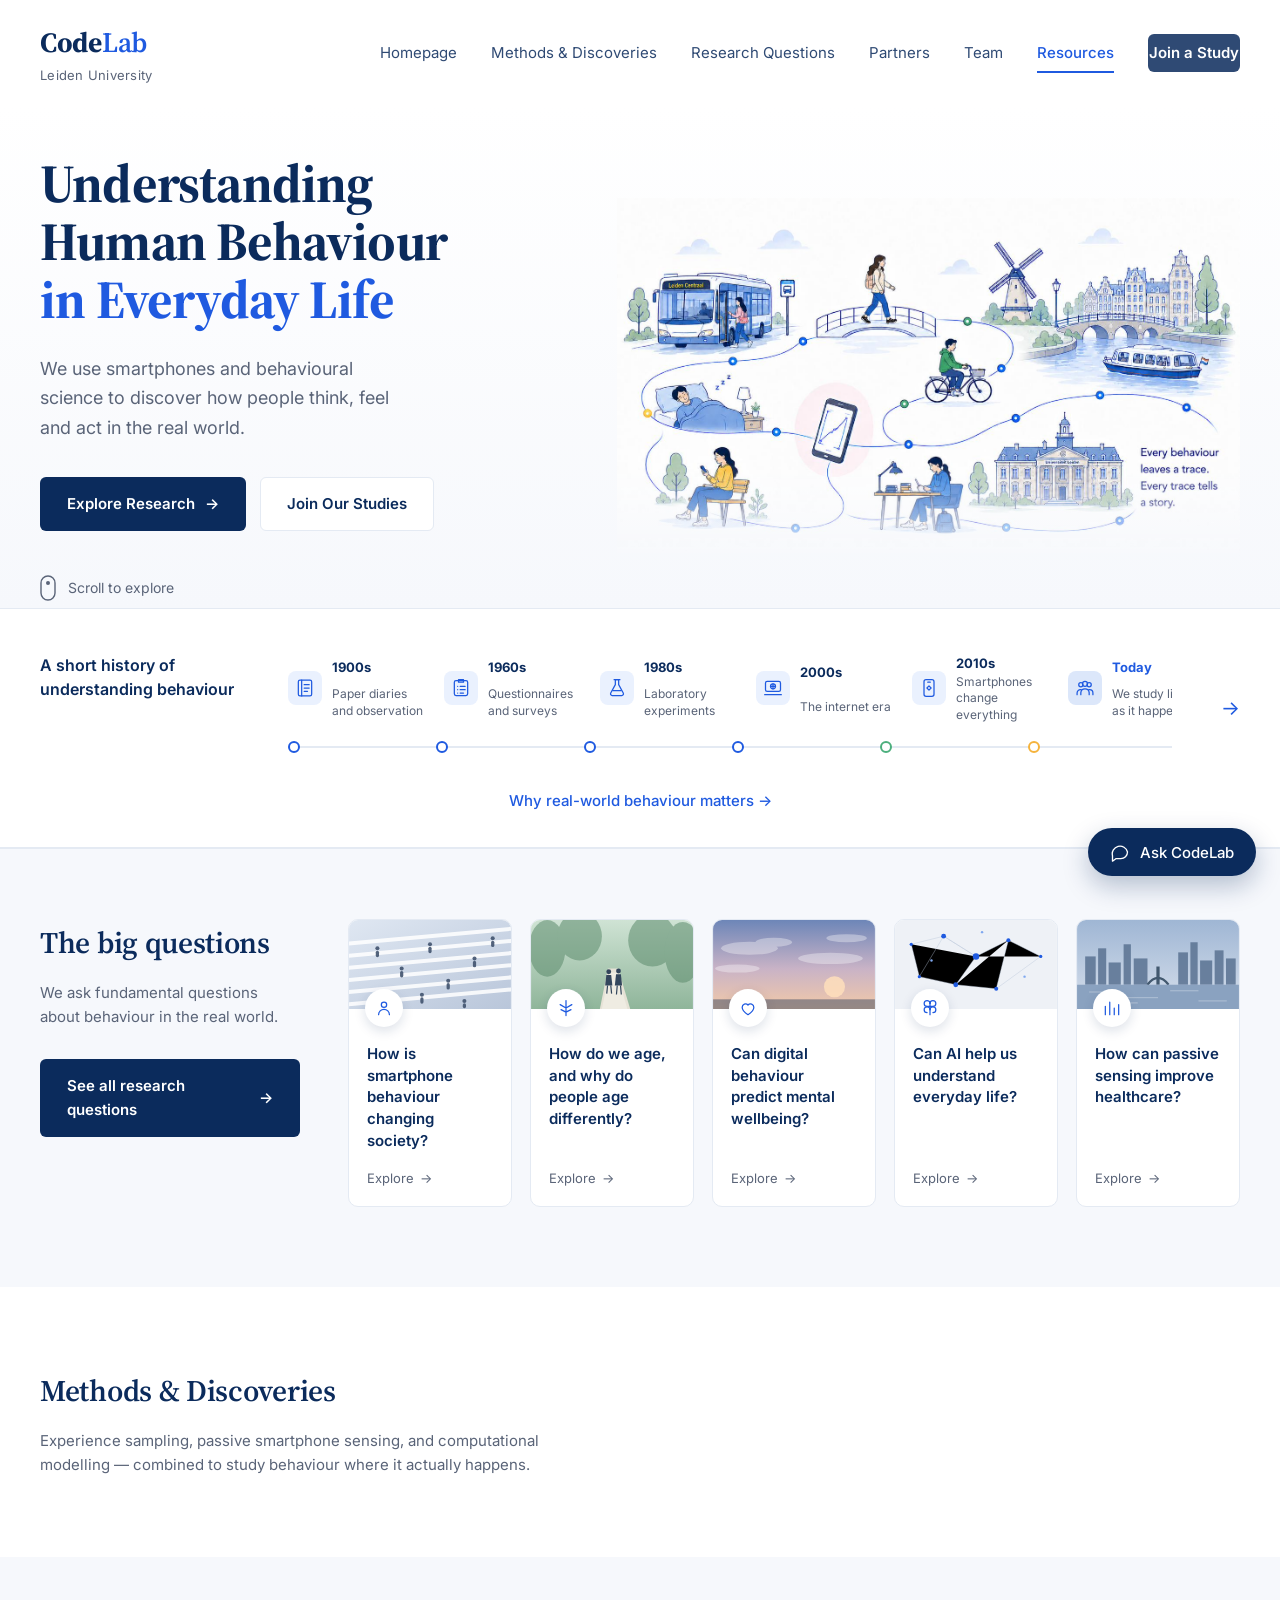
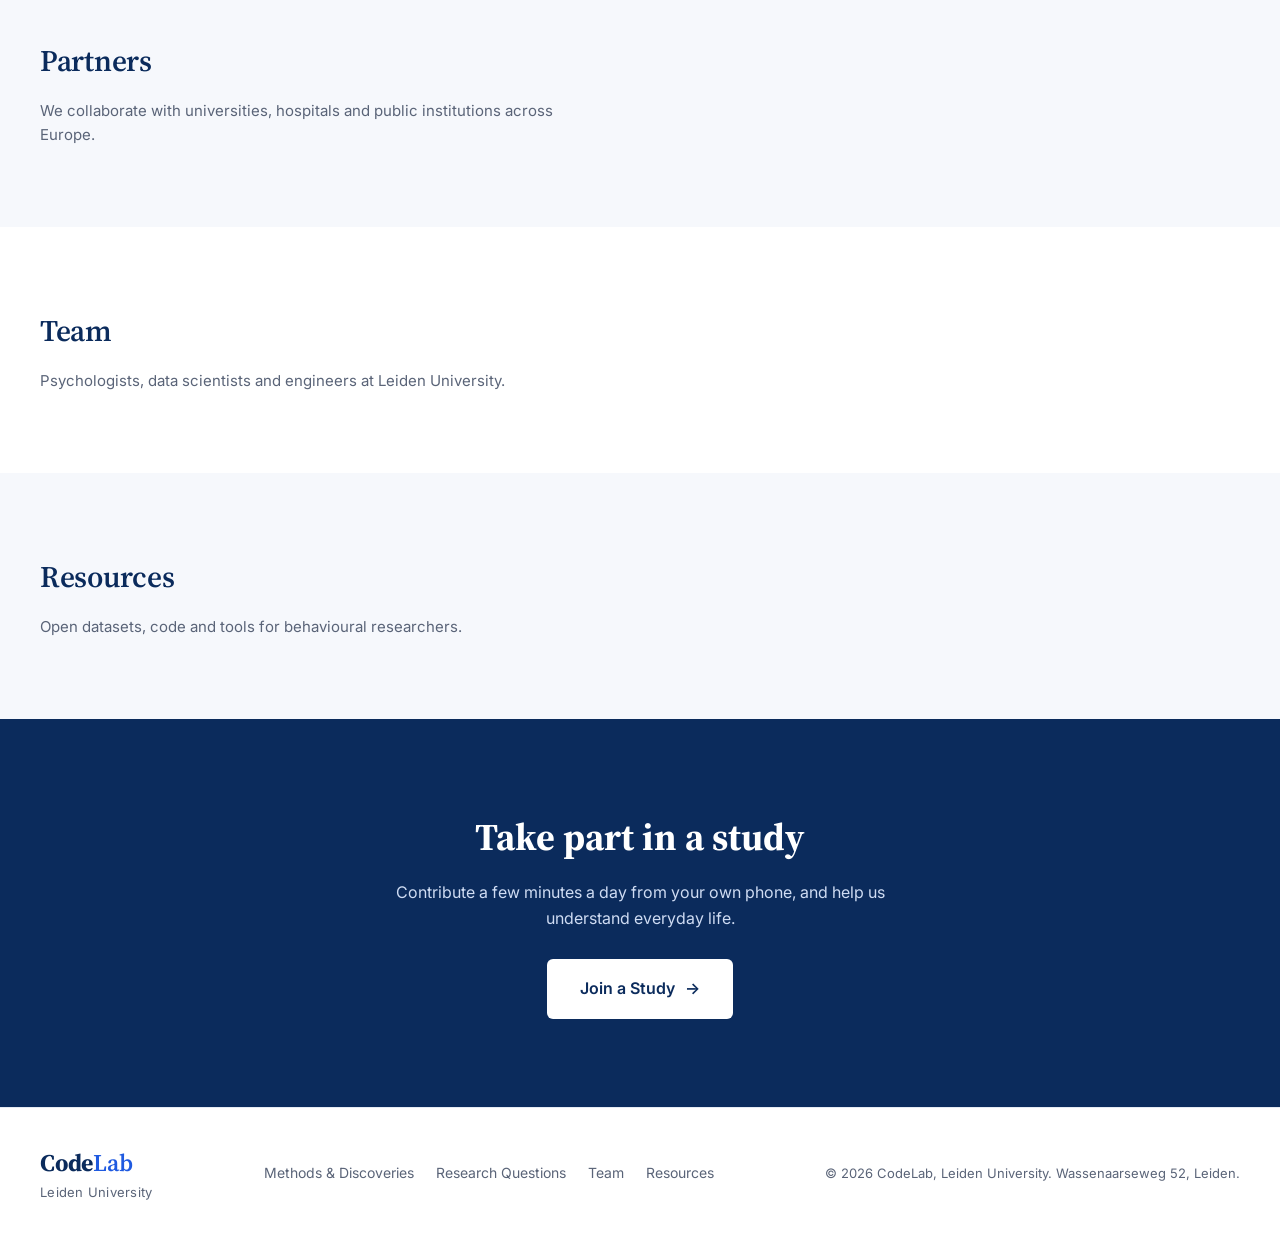
==== commit c20142e3: "Update: picture" ====
--- a/index.html
+++ b/index.html
@@ -43,6 +43,7 @@
 <section class="hero">
   <div class="wrap hero-grid">
 
+    <!-- ---------- Copy: left column ---------- -->
     <div class="hero-copy">
       <h1 class="hero-title reveal">
         Understanding<br>
@@ -67,218 +68,21 @@
       </a>
     </div>
 
-    <!-- ---------- 英雄区插画（全部手绘 SVG） ---------- -->
+    <!-- ---------- Illustration: right column ---------- -->
     <div class="hero-art">
-      <svg viewBox="0 0 900 500" class="scene" role="img"
-           aria-label="An illustrated landscape: people walking, cycling, running, sitting and talking, connected by a line of behavioural data points, with the Leiden skyline in the distance.">
-        <defs>
-          <linearGradient id="sun" x1="0" y1="0" x2="0" y2="1">
-            <stop offset="0" stop-color="#FDE9C9"/><stop offset="1" stop-color="#FDF4E6"/>
-          </linearGradient>
-          <linearGradient id="screen" x1="0" y1="0" x2="1" y2="1">
-            <stop offset="0" stop-color="#EAF1FE"/><stop offset="1" stop-color="#FFFFFF"/>
-          </linearGradient>
-        </defs>
-
-        <!-- 背景：太阳、云 -->
-        <circle cx="742" cy="150" r="86" fill="url(#sun)"/>
-        <g fill="#EEF3FC">
-          <ellipse cx="430" cy="120" rx="52" ry="14"/>
-          <ellipse cx="470" cy="106" rx="30" ry="9"/>
-          <ellipse cx="250" cy="150" rx="40" ry="11"/>
-        </g>
-
-        <!-- 莱顿天际线：教堂、市政厅、风车 -->
-        <g class="skyline" stroke="#C9D8F0" stroke-width="1.6" fill="#F4F8FE">
-          <rect x="628" y="185" width="34" height="115"/>
-          <rect x="666" y="205" width="26" height="95"/>
-          <rect x="696" y="150" width="30" height="150"/>
-          <path d="M711 150 l0 -40 l-15 40"/>
-          <rect x="730" y="196" width="40" height="104"/>
-          <path d="M750 196 l0 -46 l-20 46 M750 150 l20 46"/>
-          <rect x="744" y="120" width="12" height="34"/>
-          <path d="M750 96 l-8 24 h16 z" fill="#DCE7FA"/>
-          <rect x="776" y="215" width="24" height="85"/>
-          <rect x="804" y="180" width="30" height="120"/>
-          <path d="M819 180 l0 -34 l-15 34"/>
-          <!-- windmill -->
-          <path d="M862 300 l10 -70 h22 l10 70 z"/>
-          <circle cx="883" cy="226" r="5" fill="#DCE7FA" stroke="none"/>
-          <g class="mill" style="transform-origin:883px 226px">
-            <path d="M883 226 l0 -52 M883 226 l52 0 M883 226 l0 52 M883 226 l-52 0"/>
-          </g>
-          <!-- trees -->
-          <path d="M614 300 v-30 M614 270 a16 20 0 1 1 0.1 0" fill="#E7F1E9"/>
-          <path d="M840 300 v-26 M840 274 a14 18 0 1 1 0.1 0" fill="#E7F1E9"/>
-        </g>
-
-        <!-- 左侧远景城市 -->
-        <g class="skyline" stroke="#DCE7FA" stroke-width="1.4" fill="#F7FAFF">
-          <rect x="30" y="392" width="24" height="60"/>
-          <rect x="58" y="372" width="18" height="80"/>
-          <rect x="80" y="404" width="26" height="48"/>
-          <rect x="620" y="400" width="22" height="52"/>
-          <rect x="646" y="382" width="16" height="70"/>
-        </g>
-
-        <!-- 水面与帆船 -->
-        <g stroke="#C9D8F0" stroke-width="1.6" fill="none">
-          <path d="M300 220 h120 M320 232 h80"/>
-        </g>
-        <g class="boat">
-          <path d="M356 210 l0 -80 l46 80 z" fill="#EAF1FE" stroke="#5C8AE6" stroke-width="1.8"/>
-          <path d="M350 130 l-1 80" stroke="#2A4B8D" stroke-width="2"/>
-          <path d="M336 212 h72 l-10 14 h-52 z" fill="#FFFFFF" stroke="#2A4B8D" stroke-width="1.8"/>
-        </g>
-
-        <!-- 桥 -->
-        <path d="M420 250 q60 -46 122 0" fill="none" stroke="#2A4B8D" stroke-width="2"/>
-        <path d="M420 250 v16 M542 250 v16" stroke="#2A4B8D" stroke-width="2"/>
-        <g stroke="#C9D8F0" stroke-width="1.4">
-          <path d="M440 240 v14 M462 232 v20 M482 229 v23 M502 232 v20 M522 240 v14"/>
-        </g>
-
-        <!-- 行为数据主路径（动画描边） -->
-        <path id="tracePath" class="trace"
-              d="M120 470 C 190 470, 200 400, 150 380 C 90 356, 70 300, 140 282
-                 C 210 264, 300 268, 380 250 C 450 234, 500 220, 560 240
-                 C 630 262, 640 340, 560 360 C 470 382, 400 360, 340 380
-                 C 270 404, 300 470, 380 470 L 660 470
-                 C 740 470, 760 420, 830 400 C 880 386, 900 372, 900 360"
-              fill="none" stroke="#1F5AE0" stroke-width="2" stroke-linecap="round"/>
-        <path id="tracePath2" class="trace trace-2"
-              d="M560 240 C 640 210, 720 220, 790 260 C 840 288, 880 300, 900 296"
-              fill="none" stroke="#1F5AE0" stroke-width="2" stroke-linecap="round"/>
-
-        <!-- 数据点 -->
-        <g class="nodes">
-          <circle cx="150" cy="380" r="5" fill="#1F5AE0"/>
-          <circle cx="140" cy="282" r="5" fill="#F5B33C"/>
-          <circle cx="220" cy="272" r="5" fill="#4CAF7D"/>
-          <circle cx="380" cy="250" r="5" fill="#5C8AE6"/>
-          <circle cx="560" cy="240" r="5" fill="#1F5AE0"/>
-          <circle cx="600" cy="330" r="5" fill="#4CAF7D"/>
-          <circle cx="560" cy="360" r="5" fill="#5C8AE6"/>
-          <circle cx="340" cy="380" r="5" fill="#1F5AE0"/>
-          <circle cx="380" cy="470" r="5" fill="#5C8AE6"/>
-          <circle cx="790" cy="260" r="5" fill="#1F5AE0"/>
-          <circle cx="830" cy="400" r="5" fill="#5C8AE6"/>
-          <circle cx="898" cy="296" r="5" fill="#1F5AE0"/>
-        </g>
-
-        <!-- 中心手机：屏幕上的行为曲线 -->
-        <g class="phone-group">
-          <circle cx="470" cy="330" r="52" fill="#FBE3E6"/>
-          <path d="M420 300 l14 -22" stroke="#2A4B8D" stroke-width="2" fill="none"/>
-          <g transform="rotate(-12 470 340)">
-            <rect x="438" y="288" width="64" height="106" rx="10" fill="#2A3550"/>
-            <rect x="443" y="296" width="54" height="90" rx="5" fill="url(#screen)"/>
-            <path d="M450 372 L466 350 L476 358 L492 320" fill="none" stroke="#1F5AE0" stroke-width="2.4" stroke-linecap="round" stroke-linejoin="round"/>
-            <circle cx="492" cy="320" r="3" fill="#1F5AE0"/>
-            <rect x="462" y="291" width="16" height="2.4" rx="1.2" fill="#8792AB"/>
-          </g>
-        </g>
-
-        <!-- 人物：桥上行走 -->
-        <g class="figure" stroke="#2A3550" stroke-width="2.2" fill="none" stroke-linecap="round">
-          <circle cx="486" cy="152" r="8" fill="#2A3550"/>
-          <path d="M486 160 v26" stroke="#2A3550" stroke-width="2.6"/>
-          <path d="M486 168 l-12 12 M486 168 l13 9"/>
-          <path d="M486 186 l-11 20 M486 186 l12 20"/>
-          <path d="M475 206 l-8 3 M498 206 l9 3"/>
-          <rect x="472" y="162" width="12" height="16" rx="3" fill="#4CAF7D" stroke="#2A3550" stroke-width="1.6"/>
-        </g>
-
-        <!-- 人物：骑车 -->
-        <g class="figure">
-          <g stroke="#2A3550" stroke-width="2.2" fill="none">
-            <circle cx="556" cy="330" r="24"/><circle cx="616" cy="330" r="24"/>
-            <path d="M556 330 L582 306 L616 330 M582 306 L594 306 M566 316 l14 -10"/>
-            <path d="M582 330 l0 -24"/>
-          </g>
-          <g stroke="#2A3550" stroke-width="2.2" fill="none" stroke-linecap="round">
-            <circle cx="592" cy="268" r="8" fill="#2A3550"/>
-            <path d="M592 276 l-6 22" stroke-width="2.6"/>
-            <path d="M588 284 l-16 20" />
-            <path d="M586 298 l-6 12 M586 298 l10 8"/>
-          </g>
-          <path d="M580 276 l16 4 l-6 22 l-14 -4 z" fill="#F5B33C" stroke="#2A3550" stroke-width="1.6"/>
-        </g>
-
-        <!-- 人物：跑步 -->
-        <g class="figure" stroke="#2A3550" stroke-width="2.2" fill="none" stroke-linecap="round">
-          <circle cx="120" cy="352" r="8" fill="#2A3550"/>
-          <path d="M120 360 l-4 24"/>
-          <path d="M118 368 l-16 8 M118 368 l16 -2"/>
-          <path d="M116 384 l-12 18 l-8 6 M116 384 l14 14 l2 12"/>
-          <path d="M112 360 l12 3 l-4 22 l-12 -3 z" fill="#C9B6F0" stroke="#2A3550" stroke-width="1.6"/>
-        </g>
-
-        <!-- 人物：长椅上看手机 -->
-        <g class="figure">
-          <g stroke="#2A3550" stroke-width="2.2" fill="none" stroke-linecap="round">
-            <circle cx="270" cy="392" r="8" fill="#2A3550"/>
-            <path d="M270 400 v22"/>
-            <path d="M270 408 l14 8 M270 408 l-2 14"/>
-            <path d="M268 422 l18 4 M286 426 l2 20"/>
-            <rect x="282" y="410" width="8" height="12" rx="2" fill="#EAF1FE"/>
-          </g>
-          <path d="M262 400 h16 v24 h-18 z" fill="#4CAF7D" stroke="#2A3550" stroke-width="1.6"/>
-          <g stroke="#2A3550" stroke-width="2" fill="none">
-            <path d="M250 424 h48 M254 424 v22 M294 424 v22 M250 414 h6"/>
-          </g>
-        </g>
-
-        <!-- 有轨电车 -->
-        <g class="tram">
-          <rect x="420" y="416" width="140" height="46" rx="8" fill="#FFFFFF" stroke="#2A3550" stroke-width="2"/>
-          <path d="M420 432 h140" stroke="#2A3550" stroke-width="1.4"/>
-          <rect x="430" y="422" width="26" height="16" rx="2" fill="#EAF1FE" stroke="#2A3550" stroke-width="1.4"/>
-          <rect x="464" y="422" width="26" height="16" rx="2" fill="#EAF1FE" stroke="#2A3550" stroke-width="1.4"/>
-          <rect x="498" y="422" width="26" height="16" rx="2" fill="#EAF1FE" stroke="#2A3550" stroke-width="1.4"/>
-          <rect x="420" y="442" width="140" height="10" fill="#1F5AE0" opacity=".85"/>
-          <circle cx="446" cy="464" r="6" fill="#2A3550"/><circle cx="536" cy="464" r="6" fill="#2A3550"/>
-        </g>
-
-        <!-- 咖啡桌上的两个人 -->
-        <g class="figure">
-          <g stroke="#2A3550" stroke-width="2" fill="none">
-            <path d="M676 424 h84 M690 424 v26 M746 424 v26"/>
-          </g>
-          <!-- 左 -->
-          <g stroke="#2A3550" stroke-width="2.2" fill="none" stroke-linecap="round">
-            <circle cx="656" cy="368" r="8" fill="#2A3550"/>
-            <path d="M656 376 v20"/>
-            <path d="M656 384 l16 8"/>
-            <path d="M650 414 l-2 26 M664 414 l2 26"/>
-          </g>
-          <path d="M646 378 h20 l4 36 h-28 z" fill="#4CAF7D" stroke="#2A3550" stroke-width="1.6"/>
-          <!-- 右 -->
-          <g stroke="#2A3550" stroke-width="2.2" fill="none" stroke-linecap="round">
-            <circle cx="782" cy="366" r="8" fill="#2A3550"/>
-            <path d="M782 374 v20"/>
-            <path d="M782 384 l-16 8"/>
-            <path d="M776 414 l-2 26 M790 414 l2 26"/>
-          </g>
-          <path d="M772 376 h20 l4 38 h-28 z" fill="#F5B33C" stroke="#2A3550" stroke-width="1.6"/>
-          <!-- 椅子 + 杯子 -->
-          <g stroke="#2A3550" stroke-width="2" fill="none">
-            <path d="M630 396 v46 M636 414 h24 M636 396 v46"/>
-            <path d="M808 394 v48 M784 414 h24 M802 394 v48"/>
-          </g>
-          <rect x="700" y="412" width="12" height="10" rx="2" fill="#fff" stroke="#2A3550" stroke-width="1.6"/>
-          <rect x="726" y="412" width="12" height="10" rx="2" fill="#fff" stroke="#2A3550" stroke-width="1.6"/>
-        </g>
-
-        <!-- 地面辅助线 -->
-        <path d="M0 470 h900" stroke="#EAF1FE" stroke-width="2"/>
-      </svg>
-
-      <p class="hero-quote reveal" data-delay="2">
-        Every behaviour<br>leaves a trace.<br>Every trace tells<br>a story.
-      </p>
-    </div>
-  </div>
+      <div class="hero-illustration-wrap">
+        <img
+          src="assets/img/hero-illustration.png"
+          alt="An illustrated scene of everyday life in Leiden: people cycling, studying, sleeping, using smartphones and riding the bus, all connected by a winding data thread through the city."
+          width="1400"
+          height="780"
+          loading="eager"
+          fetchpriority="high"
+        >
+      </div>
+    </div>
+
+  </div><!-- /.hero-grid -->
 </section>
 
 <!-- ============ TIMELINE ============ -->
@@ -423,7 +227,7 @@
   </div>
 </section>
 
-<!-- ============ 占位区块（供你继续填内容） ============ -->
+<!-- ============ 占位区块 ============ -->
 <section class="stub" id="methods">
   <div class="wrap">
     <h2 class="q-title">Methods &amp; Discoveries</h2>
--- a/css/styles.css
+++ b/css/styles.css
@@ -3,9 +3,9 @@
    Design tokens
    ========================================================== */
 :root{
-  --ink:#0B2B5C;          /* 深海军蓝，标题 */
-  --ink-soft:#2A3550;     /* 插画线条 */
-  --blue:#1F5AE0;         /* 主蓝 */
+  --ink:#0B2B5C;
+  --ink-soft:#2A3550;
+  --blue:#1F5AE0;
   --blue-700:#123C9E;
   --blue-100:#DCE7FA;
   --blue-050:#EAF1FE;
@@ -83,10 +83,23 @@
 .nav-toggle[aria-expanded="true"] span:nth-child(3){transform:translateY(-7px) rotate(-45deg)}
 
 /* ==========================================================
-   Hero
-   ========================================================== */
-.hero{padding:40px 0 20px;overflow:hidden}
-.hero-grid{display:grid;grid-template-columns:minmax(320px,.85fr) 1.6fr;gap:40px;align-items:center}
+   Hero  — new image-based layout
+   ========================================================== */
+.hero{
+  padding:48px 0 0;
+  overflow:hidden;
+  /* subtle gradient that transitions into the image area */
+  background:linear-gradient(180deg, #FFFFFF 0%, var(--bg-soft) 100%);
+}
+
+/* Top strip: copy left, nothing right (image sits below) */
+.hero-grid{
+  display:grid;
+  grid-template-columns:minmax(320px,.85fr) 1fr;
+  gap:48px;
+  align-items:center;
+}
+
 .hero-title{
   font-family:var(--serif);font-weight:700;
   font-size:clamp(38px,4.2vw,62px);line-height:1.08;letter-spacing:-.015em;
@@ -99,38 +112,45 @@
 .scroll-dot{animation:scrollDot 1.8s var(--ease) infinite}
 @keyframes scrollDot{0%,100%{transform:translateY(0);opacity:1}50%{transform:translateY(8px);opacity:.35}}
 
-.hero-art{position:relative}
-.scene{width:100%;height:auto}
-.scene .trace{stroke-dasharray:var(--len,2600);stroke-dashoffset:var(--len,2600);animation:draw 2.8s var(--ease) .2s forwards}
-.scene .trace-2{animation-delay:1.1s}
-@keyframes draw{to{stroke-dashoffset:0}}
-.scene .nodes circle{opacity:0;animation:pop .5s var(--ease) forwards}
-.scene .nodes circle:nth-child(n){animation-delay:calc(1s + var(--d,0)*0s)}
-.scene .nodes circle:nth-child(1){animation-delay:1.0s}
-.scene .nodes circle:nth-child(2){animation-delay:1.15s}
-.scene .nodes circle:nth-child(3){animation-delay:1.3s}
-.scene .nodes circle:nth-child(4){animation-delay:1.45s}
-.scene .nodes circle:nth-child(5){animation-delay:1.6s}
-.scene .nodes circle:nth-child(6){animation-delay:1.75s}
-.scene .nodes circle:nth-child(7){animation-delay:1.9s}
-.scene .nodes circle:nth-child(8){animation-delay:2.05s}
-.scene .nodes circle:nth-child(9){animation-delay:2.2s}
-.scene .nodes circle:nth-child(10){animation-delay:2.35s}
-.scene .nodes circle:nth-child(11){animation-delay:2.5s}
-.scene .nodes circle:nth-child(12){animation-delay:2.65s}
-@keyframes pop{from{opacity:0;transform:scale(.2)}to{opacity:1;transform:scale(1)}}
-.scene .mill{animation:spin 16s linear infinite}
-@keyframes spin{to{transform:rotate(360deg)}}
-.scene .boat{animation:bob 5s ease-in-out infinite}
-@keyframes bob{0%,100%{transform:translateY(0)}50%{transform:translateY(-5px)}}
-.scene .phone-group{animation:float 6s ease-in-out infinite}
-@keyframes float{0%,100%{transform:translateY(0)}50%{transform:translateY(-8px)}}
-.scene .tram{animation:tram 14s linear infinite}
-@keyframes tram{0%{transform:translateX(-30px)}50%{transform:translateX(30px)}100%{transform:translateX(-30px)}}
-
+/* ---- Hero illustration wrapper ---- */
+.hero-art{
+  position:relative;
+  /* let the right column take its natural height */
+}
+
+/* The image itself — sits in right column at desktop */
+.hero-illustration-wrap{
+  position:relative;
+  /* fade bottom edge into page bg so it blends seamlessly */
+  -webkit-mask-image:linear-gradient(to bottom, black 0%, black 72%, transparent 100%);
+          mask-image:linear-gradient(to bottom, black 0%, black 72%, transparent 100%);
+}
+
+.hero-illustration-wrap img{
+  width:100%;
+  height:auto;
+  /* The original PNG has a white background — mix-mode darkens it
+     so the whites become transparent against the page */
+  mix-blend-mode:multiply;
+  /* gentle entrance */
+  animation:heroFadeIn .9s var(--ease) .1s both;
+}
+
+@keyframes heroFadeIn{
+  from{opacity:0;transform:translateY(12px)}
+  to  {opacity:1;transform:translateY(0)}
+}
+
+/* Full-width panorama band below the hero grid */
+.hero-panorama{
+  position:relative;
+  margin-top:-60px;          /* pull up under the copy */
+  /* Same mask on the panorama version if used instead */
+}
+
+/* Quote that sits over the image on desktop */
 .hero-quote{
-  position:absolute;right:0;top:52%;margin:0;
-  font-family:var(--serif);font-size:20px;line-height:1.5;color:var(--ink);
+  display:none;              /* hidden; we only use it on mobile now */
 }
 
 /* ==========================================================
@@ -239,8 +259,8 @@
 @media (max-width:1180px){
   .wrap{padding:0 28px}
   .q-cards{grid-template-columns:repeat(3,1fr)}
-  .hero-quote{position:static;margin-top:18px}
-}
+}
+
 @media (max-width:960px){
   .nav{
     position:absolute;left:0;right:0;top:100%;
@@ -253,12 +273,23 @@
   .nav a{width:100%;padding:14px 0;border-bottom:1px solid var(--line)}
   .nav .nav-cta{margin-top:16px;border-bottom:0;justify-content:center}
   .nav-toggle{display:block}
+
+  /* On tablet/mobile the grid becomes single column;
+     image goes below copy */
   .hero-grid{grid-template-columns:1fr;gap:24px}
   .hero{padding-top:24px}
+
+  .hero-illustration-wrap{
+    margin:0 -28px;   /* bleed to edges */
+    -webkit-mask-image:linear-gradient(to bottom, black 0%, black 80%, transparent 100%);
+            mask-image:linear-gradient(to bottom, black 0%, black 80%, transparent 100%);
+  }
+
   .q-grid{grid-template-columns:1fr;gap:28px}
   .timeline-head{grid-template-columns:1fr;gap:18px}
   .tl-next{display:none}
 }
+
 @media (max-width:640px){
   .wrap{padding:0 20px}
   .q-cards{grid-template-columns:1fr}
@@ -266,12 +297,11 @@
   .join-title{font-size:30px}
   .chat-fab span{display:none}
   .chat-fab{padding:16px}
+  .hero-illustration-wrap{margin:0 -20px}
 }
 
 @media (prefers-reduced-motion:reduce){
   *,*::before,*::after{animation:none !important;transition:none !important}
   .reveal{opacity:1;transform:none}
-  .scene .trace{stroke-dashoffset:0}
-  .scene .nodes circle{opacity:1}
   html{scroll-behavior:auto}
 }
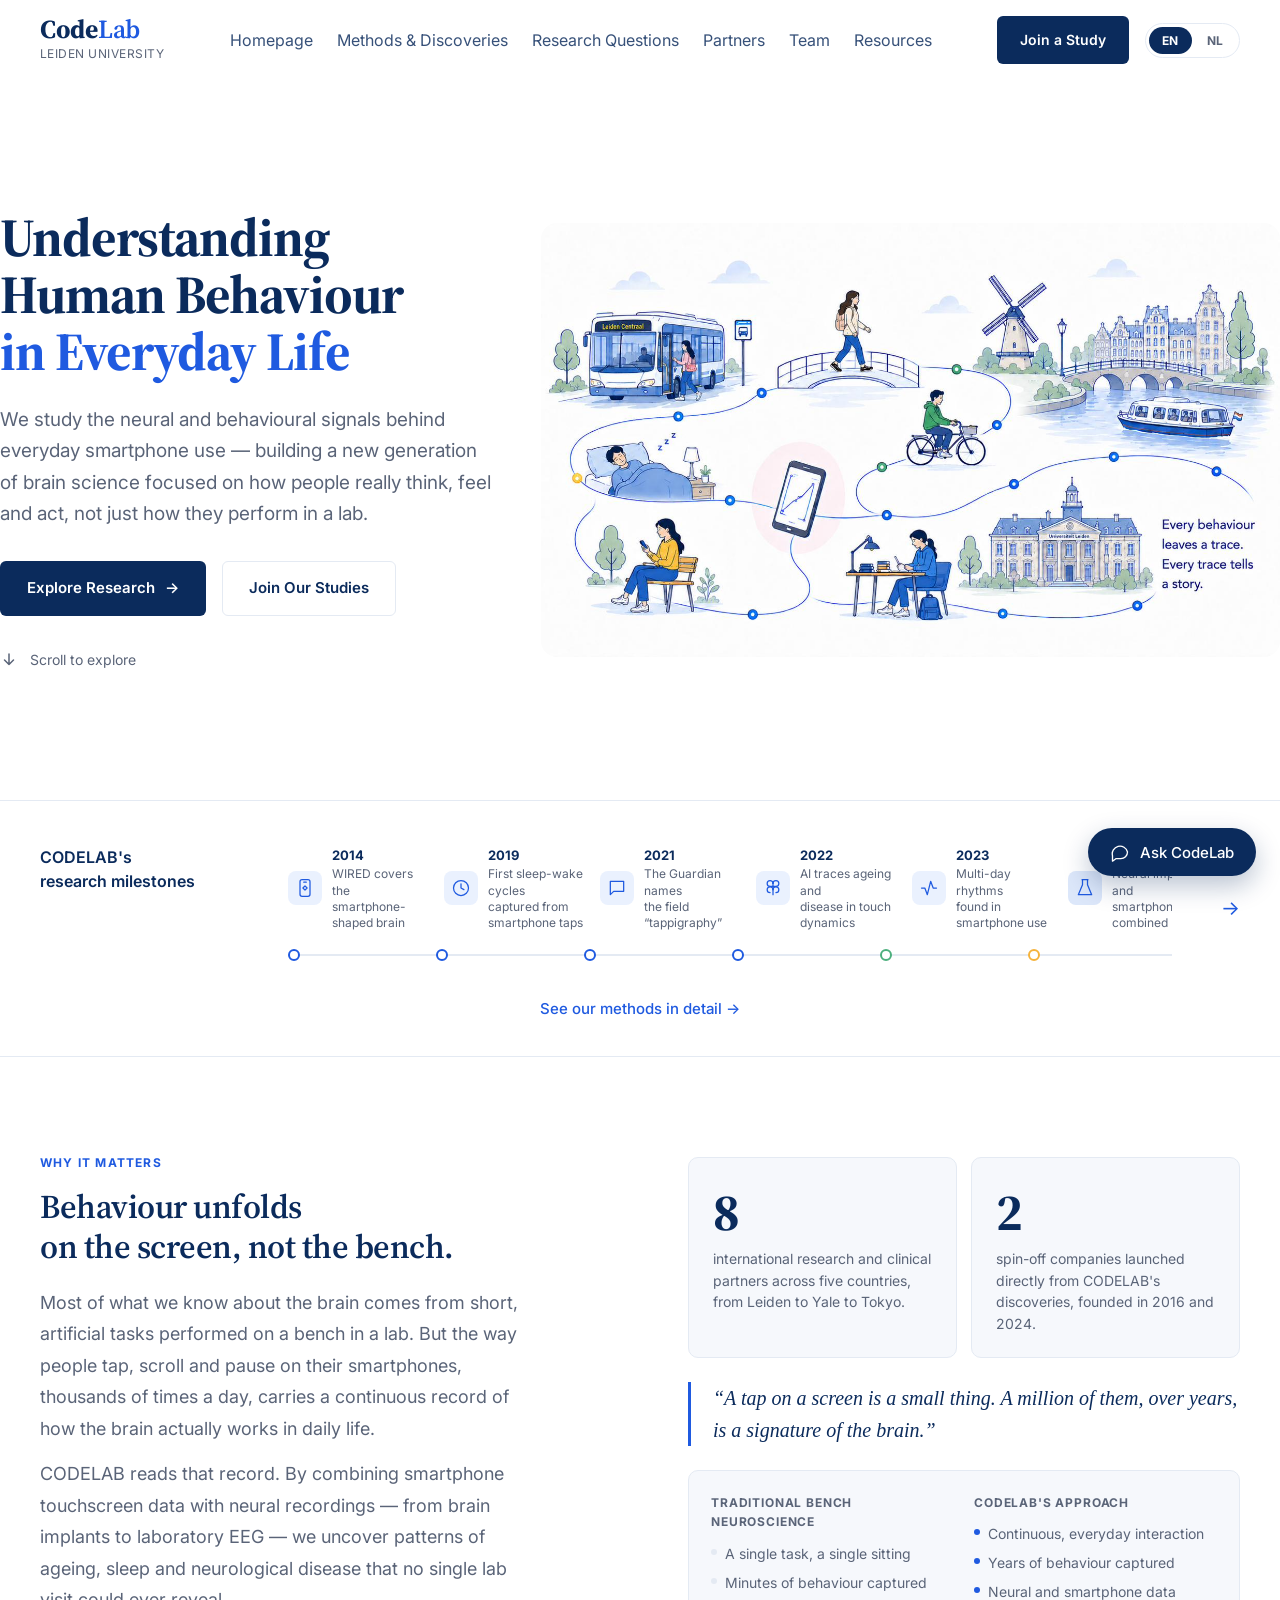
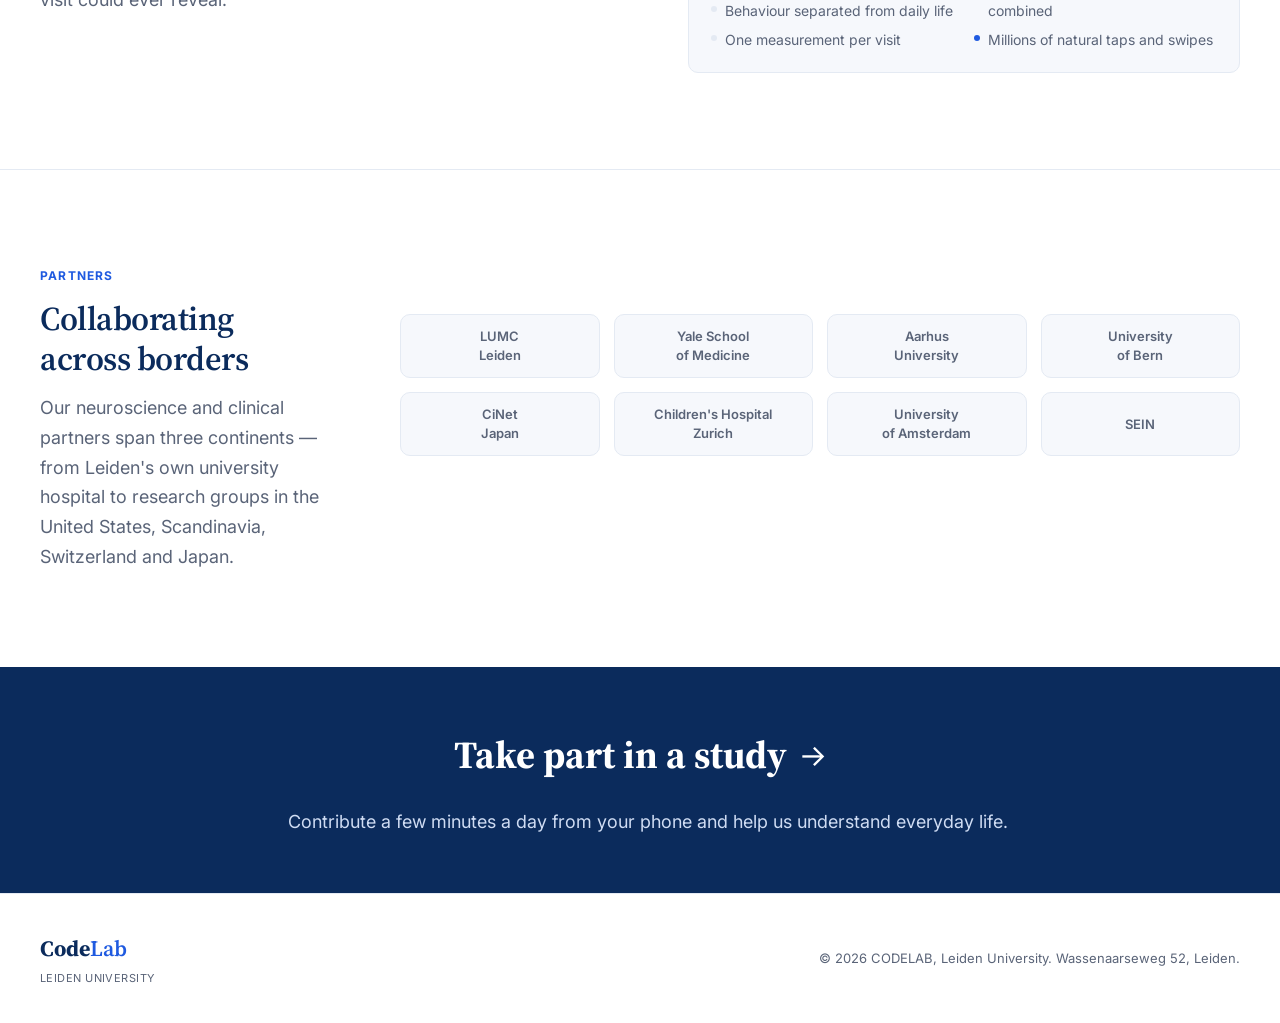
==== commit 0a7776bc: "Update: Format" ====
--- a/index.html
+++ b/index.html
@@ -1,266 +1,235 @@
 <!DOCTYPE html>
-<html lang="zh-CN">
+<html lang="en">
 <head>
 <meta charset="utf-8">
 <meta name="viewport" content="width=device-width, initial-scale=1">
-<title>CodeLab · Leiden University — Understanding Human Behaviour in Everyday Life</title>
-<meta name="description" content="CodeLab uses smartphones and behavioural science to discover how people think, feel and act in the real world.">
+<title>CODELAB · Leiden University — Understanding Human Behaviour in Everyday Life</title>
+<meta name="description" content="CODELAB studies the neural and behavioural processes behind real-world smartphone use, combining brain data with everyday touchscreen behaviour.">
 <link rel="preconnect" href="https://fonts.googleapis.com">
 <link rel="preconnect" href="https://fonts.gstatic.com" crossorigin>
 <link href="https://fonts.googleapis.com/css2?family=Source+Serif+4:opsz,wght@8..60,400;8..60,600;8..60,700&family=Inter:wght@400;500;600;700&display=swap" rel="stylesheet">
+<link rel="icon" href="data:image/svg+xml,<svg xmlns='http://www.w3.org/2000/svg' viewBox='0 0 32 32'><circle cx='16' cy='16' r='14' fill='%231f5ae0'/></svg>">
 <link rel="stylesheet" href="css/styles.css">
-<link rel="icon" href="data:image/svg+xml,<svg xmlns='http://www.w3.org/2000/svg' viewBox='0 0 32 32'><circle cx='16' cy='16' r='14' fill='%231f5ae0'/></svg>">
 </head>
 <body>
 
-<!-- ============ HEADER ============ -->
+<!-- HEADER -->
 <header class="site-header" id="header">
   <div class="wrap header-inner">
-    <a class="brand" href="#top" aria-label="CodeLab, Leiden University">
+    <a class="brand" href="#top" aria-label="CODELAB, Leiden University">
       <span class="brand-name"><strong>Code</strong>Lab</span>
-      <span class="brand-sub">Leiden University</span>
+      <span class="brand-sub" data-i18n="brandSub">Leiden University</span>
     </a>
 
-    <button class="nav-toggle" id="navToggle" aria-expanded="false" aria-controls="primary-nav" aria-label="Open menu">
-      <span></span><span></span><span></span>
-    </button>
-
     <nav class="nav" id="primary-nav" aria-label="Primary">
-      <a href="#top" class="is-active">Homepage</a>
-      <a href="#methods">Methods &amp; Discoveries</a>
-      <a href="#questions">Research Questions</a>
-      <a href="#partners">Partners</a>
-      <a href="#team">Team</a>
-      <a href="#resources">Resources</a>
-      <a href="#join" class="btn btn-primary btn-sm nav-cta">Join a Study</a>
-    </nav>
+        <a href="#top" class="is-active" data-i18n="navHome">Homepage</a>
+        <a href="methods.html" data-i18n="navMethods">Methods &amp; Discoveries</a>
+        <a href="questions.html" data-i18n="navQuestions">Research Questions</a>
+        <a href="#partners" data-i18n="navPartners">Partners</a>
+        <a href="team.html" data-i18n="navTeam">Team</a>
+        <a href="resources.html" data-i18n="navResources">Resources</a>
+      </nav>
+
+    <div class="header-controls">
+      <a href="#join" class="btn btn-primary btn-sm nav-cta" data-i18n="navJoin">Join a Study</a>
+
+      <div class="lang-switch" role="group" aria-label="Language">
+        <button class="lang-btn is-active" data-lang="en" type="button">EN</button>
+        <button class="lang-btn" data-lang="nl" type="button">NL</button>
+      </div>
+
+      <button class="nav-toggle" id="navToggle" aria-expanded="false" aria-controls="primary-nav" aria-label="Open menu">
+        <span></span><span></span><span></span>
+      </button>
+    </div>
   </div>
 </header>
 
 <main id="top">
 
-<!-- ============ HERO ============ -->
+<!-- HERO -->
 <section class="hero">
-  <div class="wrap hero-grid">
-
-    <!-- ---------- Copy: left column ---------- -->
+  <div class="wrap hero-inner">
     <div class="hero-copy">
-      <h1 class="hero-title reveal">
-        Understanding<br>
-        Human Behaviour<br>
-        <em>in Everyday Life</em>
+      <h1 class="hero-title reveal" data-i18n="heroTitle">
+        Understanding<br>Human Behaviour<br><em>in Everyday Life</em>
       </h1>
-      <p class="hero-lede reveal" data-delay="1">
-        We use smartphones and behavioural science
-        to discover how people think, feel and act
-        in the real world.
+      <p class="hero-lede reveal" data-delay="1" data-i18n="heroLede">
+        We study the neural and behavioural signals behind everyday smartphone use —
+        building a new generation of brain science focused on how people really think,
+        feel and act, not just how they perform in a lab.
       </p>
       <div class="hero-actions reveal" data-delay="2">
-        <a href="#questions" class="btn btn-primary">Explore Research <span class="arrow" aria-hidden="true">→</span></a>
-        <a href="#join" class="btn btn-ghost">Join Our Studies</a>
-      </div>
-      <a href="#timeline" class="scroll-hint reveal" data-delay="3">
-        <svg viewBox="0 0 16 26" width="16" height="26" aria-hidden="true">
-          <rect x="1" y="1" width="14" height="24" rx="7" fill="none" stroke="currentColor" stroke-width="1.4"/>
-          <circle class="scroll-dot" cx="8" cy="8" r="2" fill="currentColor"/>
+        <a href="questions.html" class="btn btn-primary" data-i18n="heroExplore">Explore Research <span class="arrow" aria-hidden="true">→</span></a>
+        <a href="#join" class="btn btn-ghost" data-i18n="heroJoinBtn">Join Our Studies</a>
+      </div>
+      <a href="#why" class="scroll-hint reveal" data-delay="3">
+        <svg class="scroll-arrow" viewBox="0 0 24 24" width="18" height="18" aria-hidden="true">
+          <path d="M12 4v14M12 18l-6-6M12 18l6-6" fill="none" stroke="currentColor" stroke-width="2" stroke-linecap="round" stroke-linejoin="round"/>
         </svg>
-        <span>Scroll to explore</span>
+        <span data-i18n="heroScroll">Scroll to explore</span>
       </a>
     </div>
-
-    <!-- ---------- Illustration: right column ---------- -->
-    <div class="hero-art">
-      <div class="hero-illustration-wrap">
-        <img
-          src="assets/img/hero-illustration.png"
-          alt="An illustrated scene of everyday life in Leiden: people cycling, studying, sleeping, using smartphones and riding the bus, all connected by a winding data thread through the city."
-          width="1400"
-          height="780"
-          loading="eager"
-          fetchpriority="high"
-        >
-      </div>
-    </div>
-
-  </div><!-- /.hero-grid -->
-</section>
-
-<!-- ============ TIMELINE ============ -->
+    <div class="hero-media reveal" data-delay="1">
+      <img class="hero-bg" src="assets/img/hero-scene.png" alt="An illustrated Leiden scene: six people going about everyday life — walking on a canal bridge, cycling, running, sitting with a smartphone, studying, and riding the bus — all connected by a continuous thread of behavioural data, with the Leiden skyline, canal and windmill in the background." loading="eager">
+    </div>
+  </div>
+</section>
+
+<!-- TIMELINE -->
 <section class="timeline-band" id="timeline">
   <div class="wrap">
     <div class="timeline-head">
-      <h2 class="timeline-title">A short history of<br>understanding behaviour</h2>
-
+      <h2 class="timeline-title" data-i18n="timelineTitle">CODELAB's<br>research milestones</h2>
       <div class="timeline-scroller">
         <ol class="timeline">
           <li class="tl-item reveal">
-            <span class="tl-icon">
-              <svg viewBox="0 0 24 24" aria-hidden="true"><rect x="4" y="2.5" width="16" height="19" rx="2"/><path d="M8 2.5v19"/><path d="M11 8h6M11 12h6M11 16h4"/></svg>
-            </span>
-            <span class="tl-era">1900s</span>
-            <span class="tl-text">Paper diaries<br>and observation</span>
+            <span class="tl-icon"><svg viewBox="0 0 24 24" aria-hidden="true"><rect x="6" y="2" width="12" height="20" rx="2.5"/><path d="M10.5 5h3"/><path d="M12 9.5l2.5 2.5L12 14.5 9.5 12z"/></svg></span>
+            <span class="tl-era">2014</span><span class="tl-text" data-i18n="tlText1">WIRED covers the<br>smartphone-shaped brain</span>
           </li>
           <li class="tl-item reveal" data-delay="1">
-            <span class="tl-icon">
-              <svg viewBox="0 0 24 24" aria-hidden="true"><rect x="4" y="3" width="16" height="18" rx="2"/><path d="M9 2h6v3H9z"/><path d="M8 10h.01M8 14h.01M8 18h.01M11 10h6M11 14h6M11 18h4"/></svg>
-            </span>
-            <span class="tl-era">1960s</span>
-            <span class="tl-text">Questionnaires<br>and surveys</span>
+            <span class="tl-icon"><svg viewBox="0 0 24 24" aria-hidden="true"><circle cx="12" cy="12" r="9"/><path d="M12 7v5l3.5 2"/></svg></span>
+            <span class="tl-era">2019</span><span class="tl-text" data-i18n="tlText2">First sleep-wake cycles<br>captured from smartphone taps</span>
           </li>
           <li class="tl-item reveal" data-delay="2">
-            <span class="tl-icon">
-              <svg viewBox="0 0 24 24" aria-hidden="true"><path d="M10 2v6L4.5 18a2 2 0 0 0 1.8 3h11.4a2 2 0 0 0 1.8-3L14 8V2z"/><path d="M8.5 2h7"/><path d="M7 15h10"/></svg>
-            </span>
-            <span class="tl-era">1980s</span>
-            <span class="tl-text">Laboratory<br>experiments</span>
+            <span class="tl-icon"><svg viewBox="0 0 24 24" aria-hidden="true"><path d="M4 4h16v12H8l-4 4z"/></svg></span>
+            <span class="tl-era">2021</span><span class="tl-text" data-i18n="tlText3">The Guardian names<br>the field "tappigraphy"</span>
           </li>
           <li class="tl-item reveal" data-delay="3">
-            <span class="tl-icon">
-              <svg viewBox="0 0 24 24" aria-hidden="true"><rect x="3" y="4" width="18" height="12" rx="2"/><path d="M2 20h20"/><circle cx="12" cy="10" r="3"/><path d="M9 10h6M12 7v6"/></svg>
-            </span>
-            <span class="tl-era">2000s</span>
-            <span class="tl-text">The internet era</span>
+            <span class="tl-icon"><svg viewBox="0 0 24 24" aria-hidden="true"><path d="M12 4v16"/><path d="M12 6.5a3.5 3.5 0 1 0-3.5 3.5H12"/><path d="M12 6.5A3.5 3.5 0 1 1 15.5 10H12"/><path d="M12 14a3.5 3.5 0 1 0-3.5 3.5"/><path d="M12 14a3.5 3.5 0 1 1 3.5 3.5"/></svg></span>
+            <span class="tl-era">2022</span><span class="tl-text" data-i18n="tlText4">AI traces ageing and<br>disease in touch dynamics</span>
           </li>
           <li class="tl-item reveal" data-delay="4">
-            <span class="tl-icon">
-              <svg viewBox="0 0 24 24" aria-hidden="true"><rect x="6" y="2" width="12" height="20" rx="2.5"/><path d="M10.5 5h3"/><path d="M12 9.5l2.5 2.5L12 14.5 9.5 12z"/></svg>
-            </span>
-            <span class="tl-era">2010s</span>
-            <span class="tl-text">Smartphones<br>change everything</span>
+            <span class="tl-icon"><svg viewBox="0 0 24 24" aria-hidden="true"><path d="M3 12h4l3 8 4-16 3 8h4"/></svg></span>
+            <span class="tl-era">2023</span><span class="tl-text" data-i18n="tlText5">Multi-day rhythms<br>found in smartphone use</span>
           </li>
           <li class="tl-item tl-now reveal" data-delay="5">
-            <span class="tl-icon">
-              <svg viewBox="0 0 24 24" aria-hidden="true"><circle cx="7" cy="8" r="2.5"/><circle cx="17" cy="8" r="2.5"/><circle cx="12" cy="7" r="3"/><path d="M2.5 20v-2a4 4 0 0 1 4-4h1"/><path d="M21.5 20v-2a4 4 0 0 0-4-4h-1"/><path d="M7 20v-2.5A5 5 0 0 1 12 13a5 5 0 0 1 5 4.5V20"/></svg>
-            </span>
-            <span class="tl-era">Today</span>
-            <span class="tl-text">We study life<br>as it happens</span>
+            <span class="tl-icon"><svg viewBox="0 0 24 24" aria-hidden="true"><path d="M9 2v6L4 20h16L15 8V2"/><path d="M8.5 2h7"/></svg></span>
+            <span class="tl-era" data-i18n="tlEraToday">Today</span><span class="tl-text" data-i18n="tlText6">Neural implants and<br>smartphone data combined</span>
           </li>
           <li class="tl-item reveal" data-delay="6">
-            <span class="tl-icon">
-              <svg viewBox="0 0 24 24" aria-hidden="true"><path d="M15.5 21v-3a5.5 5.5 0 0 0 2.5-9.5A5.5 5.5 0 0 0 7 5.5 4.5 4.5 0 0 0 5.5 14H8v7"/><path d="M11 11.5h3M12.5 10v3"/></svg>
-            </span>
-            <span class="tl-era">Future</span>
-            <span class="tl-text">Towards digital<br>twins of behaviour</span>
+            <span class="tl-icon"><svg viewBox="0 0 24 24" aria-hidden="true"><path d="M19 14c1.5 1.5 1.5 4 0 5.5s-4 1.5-5.5 0M5 10C3.5 8.5 3.5 6 5 4.5s4-1.5 5.5 0M8 16l8-8"/></svg></span>
+            <span class="tl-era" data-i18n="tlEraFuture">Future</span><span class="tl-text" data-i18n="tlText7">Spin-offs bring findings<br>into the clinic</span>
           </li>
         </ol>
         <div class="tl-axis" aria-hidden="true">
           <span class="tl-line"></span>
           <span class="tl-dot" style="--i:0"></span><span class="tl-dot" style="--i:1"></span>
           <span class="tl-dot" style="--i:2"></span><span class="tl-dot" style="--i:3"></span>
-          <span class="tl-dot tl-dot-green" style="--i:4"></span><span class="tl-dot tl-dot-amber" style="--i:5"></span>
+          <span class="tl-dot tl-dot-green" style="--i:4"></span>
+          <span class="tl-dot tl-dot-amber" style="--i:5"></span>
           <span class="tl-dot" style="--i:6"></span>
         </div>
       </div>
-
-      <a class="tl-next" href="#questions" aria-label="Next">→</a>
-    </div>
-
-    <a class="tl-link" href="#methods">Why real-world behaviour matters <span class="arrow">→</span></a>
-  </div>
-</section>
-
-<!-- ============ BIG QUESTIONS ============ -->
-<section class="questions" id="questions">
-  <div class="wrap q-grid">
-    <div class="q-intro">
-      <h2 class="q-title">The big questions</h2>
-      <p class="q-lede">We ask fundamental questions about behaviour in the real world.</p>
-      <a href="#questions" class="btn btn-primary">See all research questions <span class="arrow">→</span></a>
-    </div>
-
-    <div class="q-cards">
-      <article class="card reveal">
-        <div class="card-media">
-          <img src="assets/img/q-society.svg" alt="" loading="lazy" width="400" height="220">
-          <span class="card-icon">
-            <svg viewBox="0 0 24 24" aria-hidden="true"><circle cx="12" cy="8" r="3.2"/><path d="M5.5 20a6.5 6.5 0 0 1 13 0"/></svg>
-          </span>
+      <a class="tl-next" href="#partners" aria-label="Next">→</a>
+    </div>
+    <a class="tl-link" href="methods.html" data-i18n="tlLink">See our methods in detail <span class="arrow">→</span></a>
+  </div>
+</section>
+
+<!-- WHY REAL-WORLD BEHAVIOUR MATTERS -->
+<section class="why" id="why">
+  <div class="wrap">
+    <div class="why-grid">
+
+      <div>
+        <p class="section-label reveal" data-i18n="whyLabel">Why it matters</p>
+        <h2 class="section-title reveal" data-delay="1" data-i18n="whyTitle">
+          Behaviour unfolds<br>on the screen, not the bench.
+        </h2>
+        <p class="why-body reveal" data-delay="2" data-i18n="whyBody1">
+          Most of what we know about the brain comes from short, artificial tasks
+          performed on a bench in a lab. But the way people tap, scroll and pause on
+          their smartphones, thousands of times a day, carries a continuous record of
+          how the brain actually works in daily life.
+        </p>
+        <p class="why-body reveal" data-delay="3" data-i18n="whyBody2">
+          CODELAB reads that record. By combining smartphone touchscreen data with
+          neural recordings — from brain implants to laboratory EEG — we uncover
+          patterns of ageing, sleep and neurological disease that no single lab visit
+          could ever reveal.
+        </p>
+      </div>
+
+      <div class="why-right reveal" data-delay="1">
+        <div class="why-stat-row">
+          <div class="why-stat">
+            <div class="why-stat-num">8</div>
+            <p class="why-stat-desc" data-i18n="whyStat1Desc">international research and clinical partners across five countries, from Leiden to Yale to Tokyo.</p>
+          </div>
+          <div class="why-stat">
+            <div class="why-stat-num">2</div>
+            <p class="why-stat-desc" data-i18n="whyStat2Desc">spin-off companies launched directly from CODELAB's discoveries, founded in 2016 and 2024.</p>
+          </div>
         </div>
-        <h3>How is smartphone behaviour changing society?</h3>
-        <a class="card-link" href="#">Explore <span class="arrow">→</span></a>
-      </article>
-
-      <article class="card reveal" data-delay="1">
-        <div class="card-media">
-          <img src="assets/img/q-aging.svg" alt="" loading="lazy" width="400" height="220">
-          <span class="card-icon">
-            <svg viewBox="0 0 24 24" aria-hidden="true"><path d="M12 3v18M12 12l7-4M12 12l-7-4M12 17l6-3M12 17l-6-3"/></svg>
-          </span>
+        <blockquote class="why-pull" data-i18n="whyPull">
+          "A tap on a screen is a small thing. A million of them, over years, is a signature of the brain."
+        </blockquote>
+        <div class="why-contrast">
+          <div class="why-contrast-col lab">
+            <h4 data-i18n="whyLabHeader">Traditional bench neuroscience</h4>
+            <ul>
+              <li data-i18n="whyLab1">A single task, a single sitting</li>
+              <li data-i18n="whyLab2">Minutes of behaviour captured</li>
+              <li data-i18n="whyLab3">Behaviour separated from daily life</li>
+              <li data-i18n="whyLab4">One measurement per visit</li>
+            </ul>
+          </div>
+          <div class="why-contrast-col field">
+            <h4 data-i18n="whyFieldHeader">CODELAB's approach</h4>
+            <ul>
+              <li data-i18n="whyField1">Continuous, everyday interaction</li>
+              <li data-i18n="whyField2">Years of behaviour captured</li>
+              <li data-i18n="whyField3">Neural and smartphone data combined</li>
+              <li data-i18n="whyField4">Millions of natural taps and swipes</li>
+            </ul>
+          </div>
         </div>
-        <h3>How do we age, and why do people age differently?</h3>
-        <a class="card-link" href="#">Explore <span class="arrow">→</span></a>
-      </article>
-
-      <article class="card reveal" data-delay="2">
-        <div class="card-media">
-          <img src="assets/img/q-wellbeing.svg" alt="" loading="lazy" width="400" height="220">
-          <span class="card-icon">
-            <svg viewBox="0 0 24 24" aria-hidden="true"><path d="M12 20s-7-4.4-7-9a4 4 0 0 1 7-2.6A4 4 0 0 1 19 11c0 4.6-7 9-7 9z"/></svg>
-          </span>
+      </div>
+
+    </div>
+  </div>
+</section>
+
+<!-- PARTNERS -->
+<section class="partners" id="partners">
+  <div class="wrap">
+    <div class="partners-grid">
+      <div>
+        <p class="section-label reveal" data-i18n="partnersLabel">Partners</p>
+        <h2 class="section-title reveal" data-delay="1" data-i18n="partnersTitle">Collaborating across borders</h2>
+        <p class="section-lede reveal" data-delay="2" data-i18n="partnersLede">
+          Our neuroscience and clinical partners span three continents — from Leiden's
+          own university hospital to research groups in the United States, Scandinavia,
+          Switzerland and Japan.
+        </p>
+      </div>
+      <div>
+        <div class="partner-logos">
+          <div class="partner-logo reveal" data-i18n="partnersLogo1">LUMC<br>Leiden</div>
+          <div class="partner-logo reveal" data-delay="1" data-i18n="partnersLogo2">Yale School<br>of Medicine</div>
+          <div class="partner-logo reveal" data-delay="2" data-i18n="partnersLogo3">Aarhus<br>University</div>
+          <div class="partner-logo reveal" data-delay="3" data-i18n="partnersLogo4">University<br>of Bern</div>
+          <div class="partner-logo reveal" data-delay="4" data-i18n="partnersLogo5">CiNet<br>Japan</div>
+          <div class="partner-logo reveal" data-delay="5" data-i18n="partnersLogo6">Children's Hospital<br>Zurich</div>
+          <div class="partner-logo reveal" data-delay="6" data-i18n="partnersLogo7">University<br>of Amsterdam</div>
+          <div class="partner-logo reveal" data-delay="7" data-i18n="partnersLogo8">SEIN</div>
         </div>
-        <h3>Can digital behaviour predict mental wellbeing?</h3>
-        <a class="card-link" href="#">Explore <span class="arrow">→</span></a>
-      </article>
-
-      <article class="card reveal" data-delay="3">
-        <div class="card-media">
-          <img src="assets/img/q-ai.svg" alt="" loading="lazy" width="400" height="220">
-          <span class="card-icon">
-            <svg viewBox="0 0 24 24" aria-hidden="true"><path d="M12 4v16"/><path d="M12 6.5a3.5 3.5 0 1 0-3.5 3.5H12"/><path d="M12 6.5A3.5 3.5 0 1 1 15.5 10H12"/><path d="M12 14a3.5 3.5 0 1 0-3.5 3.5"/><path d="M12 14a3.5 3.5 0 1 1 3.5 3.5"/></svg>
-          </span>
-        </div>
-        <h3>Can AI help us understand everyday life?</h3>
-        <a class="card-link" href="#">Explore <span class="arrow">→</span></a>
-      </article>
-
-      <article class="card reveal" data-delay="4">
-        <div class="card-media">
-          <img src="assets/img/q-health.svg" alt="" loading="lazy" width="400" height="220">
-          <span class="card-icon">
-            <svg viewBox="0 0 24 24" aria-hidden="true"><path d="M4 20V10M9.3 20V5M14.7 20v-8M20 20V8"/></svg>
-          </span>
-        </div>
-        <h3>How can passive sensing improve healthcare?</h3>
-        <a class="card-link" href="#">Explore <span class="arrow">→</span></a>
-      </article>
-    </div>
-  </div>
-</section>
-
-<!-- ============ 占位区块 ============ -->
-<section class="stub" id="methods">
+      </div>
+    </div>
+  </div>
+</section>
+
+<!-- JOIN -->
+<section class="join" id="join">
   <div class="wrap">
-    <h2 class="q-title">Methods &amp; Discoveries</h2>
-    <p class="q-lede">Experience sampling, passive smartphone sensing, and computational modelling — combined to study behaviour where it actually happens.</p>
-  </div>
-</section>
-
-<section class="stub alt" id="partners">
-  <div class="wrap">
-    <h2 class="q-title">Partners</h2>
-    <p class="q-lede">We collaborate with universities, hospitals and public institutions across Europe.</p>
-  </div>
-</section>
-
-<section class="stub" id="team">
-  <div class="wrap">
-    <h2 class="q-title">Team</h2>
-    <p class="q-lede">Psychologists, data scientists and engineers at Leiden University.</p>
-  </div>
-</section>
-
-<section class="stub alt" id="resources">
-  <div class="wrap">
-    <h2 class="q-title">Resources</h2>
-    <p class="q-lede">Open datasets, code and tools for behavioural researchers.</p>
-  </div>
-</section>
-
-<section class="join" id="join">
-  <div class="wrap join-inner">
-    <h2 class="join-title">Take part in a study</h2>
-    <p>Contribute a few minutes a day from your own phone, and help us understand everyday life.</p>
-    <a class="btn btn-primary btn-lg" href="mailto:codelab@fsw.leidenuniv.nl">Join a Study <span class="arrow">→</span></a>
+    <a class="join-cta" href="https://www.universiteitleiden.nl/en/staffmembers/arko-ghosh">
+      <h2 class="join-title" data-i18n="joinTitle">Take part in a study</h2>
+      <span class="arrow" aria-hidden="true">→</span>
+    </a>
+    <p class="join-lede" data-i18n="joinLede">
+      Contribute a few minutes a day from your phone and help us understand everyday life.
+    </p>
   </div>
 </section>
 
@@ -269,25 +238,122 @@
 <footer class="site-footer">
   <div class="wrap footer-inner">
     <div>
-      <span class="brand-name footer-brand"><strong>Code</strong>Lab</span>
-      <span class="brand-sub">Leiden University</span>
-    </div>
-    <nav aria-label="Footer">
-      <a href="#methods">Methods &amp; Discoveries</a>
-      <a href="#questions">Research Questions</a>
-      <a href="#team">Team</a>
-      <a href="#resources">Resources</a>
-    </nav>
-    <p class="footer-note">© <span id="year">2026</span> CodeLab, Leiden University. Wassenaarseweg 52, Leiden.</p>
+      <span class="footer-brand"><strong>Code</strong>Lab</span>
+      <span class="footer-sub" data-i18n="brandSub">Leiden University</span>
+    </div>
+    <p class="footer-note">© <span id="year">2026</span> <span data-i18n="footerNote">CODELAB, Leiden University. Wassenaarseweg 52, Leiden.</span></p>
   </div>
 </footer>
 
-<!-- 浮动聊天按钮 -->
 <button class="chat-fab" id="chatFab" aria-label="Ask CodeLab">
-  <svg viewBox="0 0 24 24" aria-hidden="true"><path d="M21 12a8 8 0 0 1-8 8H7l-4 3v-6.5A8 8 0 1 1 21 12z"/></svg>
-  <span>Ask CodeLab</span>
+  <svg viewBox="0 0 24 24" aria-hidden="true">
+    <path d="M21 12a8 8 0 0 1-8 8H7l-4 3v-6.5A8 8 0 1 1 21 12z"/>
+  </svg>
+  <span data-i18n="chatLabel">Ask CodeLab</span>
 </button>
 
 <script src="js/main.js"></script>
+<script>
+initSite({
+  en: {
+    heroTitle: "Understanding<br>Human Behaviour<br><em>in Everyday Life</em>",
+    heroLede: "We study the neural and behavioural signals behind everyday smartphone use — building a new generation of brain science focused on how people really think, feel and act, not just how they perform in a lab.",
+    heroExplore: 'Explore Research <span class="arrow" aria-hidden="true">→</span>',
+    heroJoinBtn: "Join Our Studies",
+    heroScroll: "Scroll to explore",
+    heroQuote: "Every behaviour<br>leaves a trace.<br>Every trace tells<br>a story.",
+    whyLabel: "Why it matters",
+    whyTitle: "Behaviour unfolds<br>on the screen, not the bench.",
+    whyBody1: "Most of what we know about the brain comes from short, artificial tasks performed on a bench in a lab. But the way people tap, scroll and pause on their smartphones, thousands of times a day, carries a continuous record of how the brain actually works in daily life.",
+    whyBody2: "CODELAB reads that record. By combining smartphone touchscreen data with neural recordings — from brain implants to laboratory EEG — we uncover patterns of ageing, sleep and neurological disease that no single lab visit could ever reveal.",
+    whyStat1Desc: "international research and clinical partners across five countries, from Leiden to Yale to Tokyo.",
+    whyStat2Desc: "spin-off companies launched directly from CODELAB's discoveries, founded in 2016 and 2024.",
+    whyPull: "\u201CA tap on a screen is a small thing. A million of them, over years, is a signature of the brain.\u201D",
+    whyLabHeader: "Traditional bench neuroscience",
+    whyFieldHeader: "CODELAB's approach",
+    whyLab1: "A single task, a single sitting",
+    whyLab2: "Minutes of behaviour captured",
+    whyLab3: "Behaviour separated from daily life",
+    whyLab4: "One measurement per visit",
+    whyField1: "Continuous, everyday interaction",
+    whyField2: "Years of behaviour captured",
+    whyField3: "Neural and smartphone data combined",
+    whyField4: "Millions of natural taps and swipes",
+    timelineTitle: "CODELAB's<br>research milestones",
+    tlText1: "WIRED covers the<br>smartphone-shaped brain",
+    tlText2: "First sleep-wake cycles<br>captured from smartphone taps",
+    tlText3: "The Guardian names<br>the field \u201Ctappigraphy\u201D",
+    tlText4: "AI traces ageing and<br>disease in touch dynamics",
+    tlText5: "Multi-day rhythms<br>found in smartphone use",
+    tlEraToday: "Today",
+    tlText6: "Neural implants and<br>smartphone data combined",
+    tlEraFuture: "Future",
+    tlText7: "Spin-offs bring findings<br>into the clinic",
+    tlLink: 'See our methods in detail <span class="arrow">→</span>',
+    partnersLabel: "Partners",
+    partnersTitle: "Collaborating across borders",
+    partnersLede: "Our neuroscience and clinical partners span three continents — from Leiden's own university hospital to research groups in the United States, Scandinavia, Switzerland and Japan.",
+    partnersLogo1: "LUMC<br>Leiden",
+    partnersLogo2: "Yale School<br>of Medicine",
+    partnersLogo3: "Aarhus<br>University",
+    partnersLogo4: "University<br>of Bern",
+    partnersLogo5: "CiNet<br>Japan",
+    partnersLogo6: "Children's Hospital<br>Zurich",
+    partnersLogo7: "University<br>of Amsterdam",
+    partnersLogo8: "SEIN",
+    joinTitle: "Take part in a study",
+    joinLede: "Contribute a few minutes a day from your phone and help us understand everyday life."
+  },
+  nl: {
+    heroTitle: "Menselijk gedrag<br>begrijpen<br><em>in het dagelijks leven</em>",
+    heroLede: "We onderzoeken de neurale en gedragsmatige signalen achter alledaags smartphonegebruik — en bouwen zo aan een nieuwe generatie hersenwetenschap die laat zien hoe mensen echt denken, voelen en handelen, niet alleen hoe ze presteren in een lab.",
+    heroExplore: 'Ontdek ons onderzoek <span class="arrow" aria-hidden="true">→</span>',
+    heroJoinBtn: "Doe mee aan onderzoek",
+    heroScroll: "Scroll om verder te lezen",
+    heroQuote: "Elk gedrag<br>laat een spoor na.<br>Elk spoor vertelt<br>een verhaal.",
+    whyLabel: "Waarom het ertoe doet",
+    whyTitle: "Gedrag ontvouwt zich<br>op het scherm, niet op de labbank.",
+    whyBody1: "Het meeste dat we weten over het brein komt uit korte, kunstmatige taken op een labbank. Maar de manier waarop mensen duizenden keren per dag tikken, scrollen en pauzeren op hun smartphone vormt een doorlopend spoor van hoe het brein daadwerkelijk werkt in het dagelijks leven.",
+    whyBody2: "CODELAB leest dat spoor. Door smartphone-aanraakdata te combineren met neurale metingen — van hersenimplantaten tot EEG in het lab — ontdekken we patronen in veroudering, slaap en neurologische aandoeningen die geen enkel labbezoek ooit zou onthullen.",
+    whyStat1Desc: "internationale onderzoeks- en klinische partners in vijf landen, van Leiden tot Yale tot Tokio.",
+    whyStat2Desc: "spin-offbedrijven die rechtstreeks zijn voortgekomen uit ontdekkingen van CODELAB, opgericht in 2016 en 2024.",
+    whyPull: "\u201CEen tik op een scherm is iets kleins. Een miljoen ervan, verspreid over jaren, is een handtekening van het brein.\u201D",
+    whyLabHeader: "Traditionele labneurowetenschap",
+    whyFieldHeader: "De aanpak van CODELAB",
+    whyLab1: "Eén taak, één sessie",
+    whyLab2: "Minuten aan gedrag vastgelegd",
+    whyLab3: "Gedrag losgekoppeld van het dagelijks leven",
+    whyLab4: "Eén meting per bezoek",
+    whyField1: "Continue, alledaagse interactie",
+    whyField2: "Jaren aan gedrag vastgelegd",
+    whyField3: "Neurale en smartphonedata gecombineerd",
+    whyField4: "Miljoenen natuurlijke tikken en swipes",
+    timelineTitle: "Mijlpalen van<br>CODELAB",
+    tlText1: "WIRED bericht over het<br>door smartphones gevormde brein",
+    tlText2: "Eerste slaap-waakcycli<br>vastgelegd via smartphonetikken",
+    tlText3: "The Guardian noemt het veld<br>\u201Ctappigraphy\u201D",
+    tlText4: "AI traceert veroudering en<br>ziekte in aanraakpatronen",
+    tlText5: "Meerdaagse ritmes<br>ontdekt in smartphonegebruik",
+    tlEraToday: "Vandaag",
+    tlText6: "Hersenimplantaten en<br>smartphonedata gecombineerd",
+    tlEraFuture: "Toekomst",
+    tlText7: "Spin-offs brengen bevindingen<br>naar de kliniek",
+    tlLink: 'Bekijk onze methoden <span class="arrow">→</span>',
+    partnersLabel: "Partners",
+    partnersTitle: "Gebouwd op grensoverschrijdende samenwerking",
+    partnersLede: "Onze neurowetenschappelijke en klinische partners strekken zich uit over drie continenten — van Leidens eigen universitair ziekenhuis tot onderzoeksgroepen in de Verenigde Staten, Scandinavië, Zwitserland en Japan.",
+    partnersLogo1: "LUMC<br>Leiden",
+    partnersLogo2: "Yale School<br>of Medicine",
+    partnersLogo3: "Universiteit<br>Aarhus",
+    partnersLogo4: "Universiteit<br>Bern",
+    partnersLogo5: "CiNet<br>Japan",
+    partnersLogo6: "Kinderziekenhuis<br>Zürich",
+    partnersLogo7: "Universiteit<br>van Amsterdam",
+    partnersLogo8: "SEIN",
+    joinTitle: "Doe mee aan een onderzoek",
+    joinLede: "Draag een paar minuten per dag bij via je telefoon en help ons het dagelijks leven beter begrijpen."
+  }
+});
+</script>
 </body>
 </html>
--- a/css/styles.css
+++ b/css/styles.css
@@ -1,307 +1,508 @@
 /* ==========================================================
-   CodeLab · Leiden University
-   Design tokens
+   CodeLab · Leiden University — Design Tokens
    ========================================================== */
-:root{
-  --ink:#0B2B5C;
-  --ink-soft:#2A3550;
-  --blue:#1F5AE0;
-  --blue-700:#123C9E;
-  --blue-100:#DCE7FA;
-  --blue-050:#EAF1FE;
-  --amber:#F5B33C;
-  --green:#4CAF7D;
-  --text:#5A6478;
-  --bg:#FFFFFF;
-  --bg-soft:#F6F8FC;
-  --line:#E4EAF3;
-
-  --serif:"Source Serif 4", Georgia, "Songti SC", serif;
-  --sans:"Inter", system-ui, -apple-system, "PingFang SC", "Microsoft YaHei", sans-serif;
-
-  --wrap:1400px;
-  --radius:10px;
-  --ease:cubic-bezier(.22,.68,.28,1);
-}
-
-*,*::before,*::after{box-sizing:border-box}
-html{scroll-behavior:smooth}
-body{
-  margin:0;background:var(--bg);color:var(--text);
-  font-family:var(--sans);font-size:16px;line-height:1.6;
-  -webkit-font-smoothing:antialiased;
-}
-img,svg{display:block;max-width:100%}
-a{color:inherit;text-decoration:none}
-h1,h2,h3{margin:0;color:var(--ink)}
-.wrap{max-width:var(--wrap);margin:0 auto;padding:0 40px}
-.arrow{display:inline-block;transition:transform .25s var(--ease)}
-a:hover .arrow,button:hover .arrow{transform:translateX(4px)}
-:focus-visible{outline:2px solid var(--blue);outline-offset:3px;border-radius:4px}
-
-/* ---------- Buttons ---------- */
-.btn{
-  display:inline-flex;align-items:center;gap:10px;
-  padding:14px 26px;border-radius:6px;border:1px solid transparent;
-  font-weight:600;font-size:15px;cursor:pointer;
-  transition:background .2s var(--ease),color .2s var(--ease),box-shadow .2s var(--ease);
-}
-.btn-primary{background:var(--ink);color:#fff}
-.btn-primary:hover{background:var(--blue-700);box-shadow:0 8px 20px rgba(18,60,158,.22)}
-.btn-ghost{background:#fff;color:var(--ink);border-color:var(--line)}
-.btn-ghost:hover{border-color:var(--blue);color:var(--blue)}
-.btn-sm{padding:10px 20px;font-size:14px}
-.btn-lg{padding:16px 32px;font-size:16px}
-
-/* ==========================================================
-   Header
-   ========================================================== */
-.site-header{
-  position:sticky;top:0;z-index:50;background:rgba(255,255,255,.9);
-  backdrop-filter:saturate(160%) blur(10px);
-  transition:box-shadow .25s var(--ease);
-}
-.site-header.is-stuck{box-shadow:0 1px 0 var(--line),0 6px 24px rgba(11,43,92,.06)}
-.header-inner{display:flex;align-items:center;justify-content:space-between;gap:24px;padding-top:20px;padding-bottom:20px}
-.brand-name{display:block;font-family:var(--serif);font-size:28px;font-weight:600;color:var(--blue);letter-spacing:-.01em}
-.brand-name strong{color:var(--ink);font-weight:700}
-.brand-sub{display:block;font-size:13px;color:var(--text);letter-spacing:.02em}
-.footer-brand{font-size:24px}
-
-.nav{display:flex;align-items:center;gap:34px}
-.nav a{font-size:15px;color:var(--ink);opacity:.85;position:relative;padding:6px 0}
-.nav a:hover{opacity:1;color:var(--blue)}
-.nav a.is-active{color:var(--blue);opacity:1;font-weight:500}
-.nav a.is-active::after{content:"";position:absolute;left:0;right:0;bottom:-2px;height:2px;background:var(--blue)}
-.nav-cta{color:#fff !important;opacity:1}
-.nav-cta::after{display:none}
-
-.nav-toggle{display:none;width:44px;height:44px;background:none;border:0;cursor:pointer;padding:10px}
-.nav-toggle span{display:block;height:2px;background:var(--ink);margin:5px 0;transition:transform .25s var(--ease),opacity .2s}
-.nav-toggle[aria-expanded="true"] span:nth-child(1){transform:translateY(7px) rotate(45deg)}
-.nav-toggle[aria-expanded="true"] span:nth-child(2){opacity:0}
-.nav-toggle[aria-expanded="true"] span:nth-child(3){transform:translateY(-7px) rotate(-45deg)}
-
-/* ==========================================================
-   Hero  — new image-based layout
-   ========================================================== */
-.hero{
-  padding:48px 0 0;
-  overflow:hidden;
-  /* subtle gradient that transitions into the image area */
-  background:linear-gradient(180deg, #FFFFFF 0%, var(--bg-soft) 100%);
-}
-
-/* Top strip: copy left, nothing right (image sits below) */
-.hero-grid{
-  display:grid;
-  grid-template-columns:minmax(320px,.85fr) 1fr;
-  gap:48px;
-  align-items:center;
-}
-
-.hero-title{
-  font-family:var(--serif);font-weight:700;
-  font-size:clamp(38px,4.2vw,62px);line-height:1.08;letter-spacing:-.015em;
-}
-.hero-title em{font-style:normal;color:var(--blue)}
-.hero-lede{margin:26px 0 34px;font-size:18px;line-height:1.65;max-width:34ch}
-.hero-actions{display:flex;flex-wrap:wrap;gap:14px}
-.scroll-hint{display:inline-flex;align-items:center;gap:12px;margin-top:44px;color:var(--text);font-size:14px}
-.scroll-hint:hover{color:var(--blue)}
-.scroll-dot{animation:scrollDot 1.8s var(--ease) infinite}
-@keyframes scrollDot{0%,100%{transform:translateY(0);opacity:1}50%{transform:translateY(8px);opacity:.35}}
-
-/* ---- Hero illustration wrapper ---- */
-.hero-art{
-  position:relative;
-  /* let the right column take its natural height */
-}
-
-/* The image itself — sits in right column at desktop */
-.hero-illustration-wrap{
-  position:relative;
-  /* fade bottom edge into page bg so it blends seamlessly */
-  -webkit-mask-image:linear-gradient(to bottom, black 0%, black 72%, transparent 100%);
-          mask-image:linear-gradient(to bottom, black 0%, black 72%, transparent 100%);
-}
-
-.hero-illustration-wrap img{
-  width:100%;
-  height:auto;
-  /* The original PNG has a white background — mix-mode darkens it
-     so the whites become transparent against the page */
-  mix-blend-mode:multiply;
-  /* gentle entrance */
-  animation:heroFadeIn .9s var(--ease) .1s both;
-}
-
-@keyframes heroFadeIn{
-  from{opacity:0;transform:translateY(12px)}
-  to  {opacity:1;transform:translateY(0)}
-}
-
-/* Full-width panorama band below the hero grid */
-.hero-panorama{
-  position:relative;
-  margin-top:-60px;          /* pull up under the copy */
-  /* Same mask on the panorama version if used instead */
-}
-
-/* Quote that sits over the image on desktop */
-.hero-quote{
-  display:none;              /* hidden; we only use it on mobile now */
-}
-
-/* ==========================================================
-   Timeline
-   ========================================================== */
-.timeline-band{border-top:1px solid var(--line);border-bottom:1px solid var(--line);padding:44px 0 34px;background:#fff}
-.timeline-head{display:grid;grid-template-columns:220px 1fr 40px;gap:28px;align-items:start}
-.timeline-title{font-size:16px;font-weight:600;line-height:1.5;color:var(--ink);font-family:var(--sans)}
-.timeline-scroller{overflow-x:auto;padding-bottom:6px;scrollbar-width:thin}
-.timeline{display:grid;grid-auto-flow:column;grid-auto-columns:minmax(140px,1fr);gap:16px;list-style:none;margin:0;padding:0;min-width:900px}
-.tl-item{display:grid;grid-template-columns:34px 1fr;grid-template-rows:auto auto;column-gap:10px;align-items:center}
-.tl-icon{grid-row:1 / span 2;width:34px;height:34px;display:grid;place-items:center;border-radius:8px;background:var(--blue-050)}
-.tl-icon svg{width:20px;height:20px;fill:none;stroke:var(--blue);stroke-width:1.5;stroke-linecap:round;stroke-linejoin:round}
-.tl-era{font-weight:700;font-size:13px;color:var(--ink)}
-.tl-text{font-size:12px;line-height:1.35;color:var(--text)}
-.tl-now .tl-era{color:var(--blue)}
-.tl-now .tl-icon{background:var(--blue-100)}
-
-.tl-axis{position:relative;height:20px;margin-top:14px;min-width:900px}
-.tl-line{position:absolute;left:0;right:0;top:9px;height:2px;background:var(--line)}
-.tl-dot{
-  position:absolute;top:4px;width:12px;height:12px;border-radius:50%;
-  background:#fff;border:2.5px solid var(--blue);
-  left:calc((100% - 12px) * var(--i) / 6);
-}
-.tl-dot-green{border-color:var(--green)}
-.tl-dot-amber{border-color:var(--amber)}
-.tl-next{align-self:center;color:var(--blue);font-size:20px;justify-self:end}
-.tl-link{display:block;text-align:center;margin-top:26px;color:var(--blue);font-size:15px;font-weight:500}
-
-/* ==========================================================
-   Big questions
-   ========================================================== */
-.questions{background:var(--bg-soft);padding:70px 0 80px;border-top:1px solid var(--line)}
-.q-grid{display:grid;grid-template-columns:260px 1fr;gap:48px;align-items:start}
-.q-title{font-family:var(--serif);font-size:30px;font-weight:600;letter-spacing:-.01em}
-.q-lede{margin:14px 0 30px;font-size:15px;line-height:1.6}
-.q-cards{display:grid;grid-template-columns:repeat(5,1fr);gap:18px}
-
-.card{
-  background:#fff;border:1px solid var(--line);border-radius:var(--radius);
-  overflow:hidden;display:flex;flex-direction:column;
-  transition:transform .3s var(--ease),box-shadow .3s var(--ease);
-}
-.card:hover{transform:translateY(-6px);box-shadow:0 16px 34px rgba(11,43,92,.12)}
-.card-media{position:relative}
-.card-media img{width:100%;height:auto;aspect-ratio:20/11;object-fit:cover}
-.card-icon{
-  position:absolute;left:16px;bottom:-18px;width:38px;height:38px;
-  background:#fff;border-radius:50%;display:grid;place-items:center;
-  box-shadow:0 4px 12px rgba(11,43,92,.14);
-}
-.card-icon svg{width:20px;height:20px;fill:none;stroke:var(--blue);stroke-width:1.5;stroke-linecap:round;stroke-linejoin:round}
-.card h3{
-  font-family:var(--sans);font-size:15px;font-weight:600;line-height:1.45;
-  color:var(--ink);margin:34px 18px 0;flex:1;
-}
-.card-link{display:inline-flex;align-items:center;gap:6px;margin:16px 18px 18px;font-size:13px;color:var(--text)}
-.card:hover .card-link{color:var(--blue)}
-
-/* ==========================================================
-   Stubs / Join / Footer
-   ========================================================== */
-.stub{padding:80px 0}
-.stub.alt{background:var(--bg-soft)}
-.stub .q-lede{max-width:60ch;margin-bottom:0}
-.join{background:var(--ink);color:#cfdcf3;padding:88px 0;text-align:center}
-.join-title{font-family:var(--serif);font-size:38px;color:#fff;margin-bottom:12px}
-.join-inner p{max-width:52ch;margin:0 auto 28px}
-.join .btn-primary{background:#fff;color:var(--ink)}
-.join .btn-primary:hover{background:var(--blue-100)}
-
-.site-footer{border-top:1px solid var(--line);padding:36px 0;background:#fff}
-.footer-inner{display:flex;flex-wrap:wrap;align-items:center;justify-content:space-between;gap:20px}
-.site-footer nav{display:flex;flex-wrap:wrap;gap:22px;font-size:14px}
-.site-footer nav a:hover{color:var(--blue)}
-.footer-note{font-size:13px;margin:0}
-
-/* 浮动聊天按钮 */
-.chat-fab{
-  position:fixed;right:24px;bottom:24px;z-index:60;
-  display:inline-flex;align-items:center;gap:10px;
-  padding:14px 22px;border:0;border-radius:999px;cursor:pointer;
-  background:var(--ink);color:#fff;font-family:var(--sans);font-size:15px;font-weight:500;
-  box-shadow:0 10px 26px rgba(11,43,92,.28);
-  transition:transform .25s var(--ease),background .25s var(--ease);
-}
-.chat-fab:hover{transform:translateY(-3px);background:var(--blue)}
-.chat-fab svg{width:20px;height:20px;fill:none;stroke:currentColor;stroke-width:1.6;stroke-linecap:round;stroke-linejoin:round}
-
-/* ==========================================================
-   Reveal on scroll
-   ========================================================== */
-.reveal{opacity:0;transform:translateY(18px);transition:opacity .7s var(--ease),transform .7s var(--ease)}
-.reveal[data-delay="1"]{transition-delay:.08s}
-.reveal[data-delay="2"]{transition-delay:.16s}
-.reveal[data-delay="3"]{transition-delay:.24s}
-.reveal[data-delay="4"]{transition-delay:.32s}
-.reveal[data-delay="5"]{transition-delay:.4s}
-.reveal[data-delay="6"]{transition-delay:.48s}
-.reveal.is-in{opacity:1;transform:none}
-
-/* ==========================================================
-   Responsive
-   ========================================================== */
-@media (max-width:1180px){
-  .wrap{padding:0 28px}
-  .q-cards{grid-template-columns:repeat(3,1fr)}
-}
-
-@media (max-width:960px){
-  .nav{
-    position:absolute;left:0;right:0;top:100%;
-    flex-direction:column;align-items:flex-start;gap:0;
-    background:#fff;border-top:1px solid var(--line);
-    padding:10px 28px 22px;
-    display:none;
+:root {
+  --ink:        #0B2B5C;
+  --ink-soft:   #2A3550;
+  --blue:       #1F5AE0;
+  --blue-700:   #123C9E;
+  --blue-100:   #DCE7FA;
+  --blue-050:   #EAF1FE;
+  --amber:      #F5B33C;
+  --green:      #4CAF7D;
+  --text:       #5A6478;
+  --bg:         #FFFFFF;
+  --bg-soft:    #F6F8FC;
+  --line:       #E4EAF3;
+  --serif: "Source Serif 4", Georgia, serif;
+  --sans:  "Inter", system-ui, -apple-system, sans-serif;
+  --wrap:   1400px;
+  --radius: 10px;
+  --ease:   cubic-bezier(.22,.68,.28,1);
+}
+*, *::before, *::after { box-sizing: border-box }
+html { scroll-behavior: smooth }
+body {
+  margin: 0; background: var(--bg); color: var(--text);
+  font-family: var(--sans); font-size: 18px; line-height: 1.65;
+  -webkit-font-smoothing: antialiased;
+}
+img, svg { display: block; max-width: 100% }
+a { color: inherit; text-decoration: none }
+h1, h2, h3, h4 { margin: 0; color: var(--ink) }
+p { margin: 0 }
+.wrap { max-width: var(--wrap); margin: 0 auto; padding: 0 40px }
+.arrow { display: inline-block; transition: transform .25s var(--ease) }
+a:hover .arrow, button:hover .arrow { transform: translateX(4px) }
+:focus-visible { outline: 2px solid var(--blue); outline-offset: 3px; border-radius: 4px }
+
+.btn {
+  display: inline-flex; align-items: center; gap: 10px;
+  padding: 14px 26px; border-radius: 6px; border: 1px solid transparent;
+  font-weight: 600; font-size: 15px; cursor: pointer;
+  transition: background .2s var(--ease), color .2s var(--ease), box-shadow .2s var(--ease);
+}
+.btn-primary { background: var(--ink); color: #fff }
+.btn-primary:hover { background: var(--blue-700); box-shadow: 0 8px 20px rgba(18,60,158,.22) }
+.btn-ghost { background: #fff; color: var(--ink); border-color: var(--line) }
+.btn-ghost:hover { border-color: var(--blue); color: var(--blue) }
+.btn-sm { padding: 10px 20px; font-size: 14px }
+.btn-lg { padding: 16px 32px; font-size: 16px }
+
+/* ---- Header ---- */
+.site-header {
+  position: sticky; top: 0; z-index: 50;
+  background: rgba(255,255,255,.92);
+  backdrop-filter: saturate(160%) blur(10px);
+  transition: box-shadow .25s var(--ease);
+}
+.site-header.is-stuck { box-shadow: 0 1px 0 var(--line), 0 6px 24px rgba(11,43,92,.06) }
+.header-inner {
+  display: flex; align-items: center; justify-content: space-between;
+  gap: 32px; min-height: 80px;
+}
+.brand { display: flex; flex-direction: column; gap: 2px; flex-shrink: 0 }
+.brand-name {
+  display: block; font-family: var(--serif); font-size: 26px;
+  font-weight: 600; color: var(--blue); letter-spacing: -.01em; line-height: 1
+}
+.brand-name strong { color: var(--ink); font-weight: 700 }
+.brand-sub { display: block; font-size: 12px; color: var(--text); letter-spacing: .04em; text-transform: uppercase }
+
+.header-controls { display: flex; align-items: center; gap: 16px; flex-shrink: 0 }
+
+.lang-switch {
+  display: flex; align-items: center; gap: 2px;
+  border: 1px solid var(--line); border-radius: 999px; padding: 3px; background: #fff
+}
+.lang-btn {
+  border: 0; background: none; padding: 6px 13px; border-radius: 999px;
+  font-size: 12px; font-weight: 700; letter-spacing: .02em;
+  color: var(--text); cursor: pointer; transition: background .2s var(--ease), color .2s var(--ease);
+  font-family: var(--sans);
+}
+.lang-btn.is-active { background: var(--ink); color: #fff }
+.lang-btn:hover:not(.is-active) { color: var(--blue) }
+
+.nav { display: flex; align-items: center; justify-content: center; flex: 1; gap: 24px }
+.nav a { font-size: 16px; color: var(--ink); opacity: .82; position: relative; padding: 6px 0; white-space: nowrap }
+.nav a:hover { opacity: 1; color: var(--blue) }
+.nav a.is-active { color: var(--blue); opacity: 1; font-weight: 500 }
+.nav a.is-active::after {
+  content: ""; position: absolute; left: 0; right: 0; bottom: -2px;
+  height: 2px; background: var(--blue)
+}
+.nav-cta { color: #fff !important; opacity: 1 !important; white-space: nowrap; padding: 11px 22px }
+.nav-cta.is-active::after { display: none }
+.nav-toggle {
+  display: none; width: 44px; height: 44px;
+  background: none; border: 0; cursor: pointer; padding: 10px
+}
+.nav-toggle span { display: block; height: 2px; background: var(--ink); margin: 5px 0; transition: transform .25s var(--ease), opacity .2s }
+.nav-toggle[aria-expanded="true"] span:nth-child(1) { transform: translateY(7px) rotate(45deg) }
+.nav-toggle[aria-expanded="true"] span:nth-child(2) { opacity: 0 }
+.nav-toggle[aria-expanded="true"] span:nth-child(3) { transform: translateY(-7px) rotate(-45deg) }
+
+/* ---- Hero (two-column grid: text left ~40%, illustration right ~60%) ---- */
+.hero { background: #fff; overflow: hidden }
+.hero-inner {
+  display: grid;
+  grid-template-columns: minmax(0, 2fr) minmax(0, 3fr);
+  gap: 48px; align-items: center;
+  min-height: 80vh; padding: 40px 0;
+}
+.hero-copy { display: flex; flex-direction: column }
+.hero-media { justify-self: end; width: 100% }
+.hero-bg {
+  width: 100%; height: auto; max-width: 100%;
+  object-fit: contain; display: block;
+  border-radius: 16px;
+  animation: heroFade .9s var(--ease) both;
+}
+@keyframes heroFade { from { opacity: 0; transform: translateY(12px) } to { opacity: 1; transform: none } }
+.hero-title {
+  font-family: var(--serif); font-weight: 700;
+  font-size: clamp(48px, 4.2vw, 64px); line-height: 1.06; letter-spacing: -.02em;
+}
+.hero-title em { font-style: normal; color: var(--blue) }
+.hero-lede { margin: 24px 0 32px; font-size: 19px; line-height: 1.65; max-width: 42ch; color: var(--text) }
+.hero-actions { display: flex; flex-wrap: wrap; gap: 16px }
+.scroll-hint {
+  display: inline-flex; align-items: center; gap: 12px;
+  margin-top: 32px; color: var(--text); font-size: 14px
+}
+.scroll-hint:hover { color: var(--blue) }
+.scroll-arrow { animation: arrowBounce 1.6s ease-in-out infinite }
+@keyframes arrowBounce { 0%, 100% { transform: translateY(0) } 50% { transform: translateY(6px) } }
+
+/* ---- Shared section labels ---- */
+.section-label {
+  font-size: 12px; font-weight: 700; letter-spacing: .1em;
+  text-transform: uppercase; color: var(--blue); margin-bottom: 14px
+}
+.section-title {
+  font-family: var(--serif); font-size: clamp(28px, 2.6vw, 40px);
+  font-weight: 600; line-height: 1.2; letter-spacing: -.015em
+}
+.section-lede {
+  font-size: 18px; line-height: 1.65; color: var(--text);
+  max-width: 60ch; margin-top: 14px
+}
+
+/* ---- Why Real-World Behaviour Matters ---- */
+.why { padding: 96px 0; background: var(--bg) }
+.why-grid {
+  display: grid; grid-template-columns: 1fr 1fr;
+  gap: 64px 96px; align-items: start
+}
+.why-body {
+  font-size: 18px; line-height: 1.75; color: var(--text);
+  max-width: 44ch; margin-top: 20px
+}
+.why-body + .why-body { margin-top: 14px }
+.why-right { display: flex; flex-direction: column; gap: 24px; padding-top: 4px }
+.why-stat-row { display: grid; grid-template-columns: 1fr 1fr; gap: 14px }
+.why-stat {
+  background: var(--bg-soft); border: 1px solid var(--line);
+  border-radius: var(--radius); padding: 28px 24px 22px
+}
+.why-stat-num {
+  font-family: var(--serif); font-size: 52px; font-weight: 700;
+  color: var(--ink); line-height: 1; letter-spacing: -.04em
+}
+.why-stat-num span { font-size: 30px; color: var(--blue) }
+.why-stat-desc { font-size: 14px; color: var(--text); line-height: 1.55; margin-top: 10px }
+.why-pull {
+  margin: 0; border-left: 3px solid var(--blue); padding-left: 22px;
+  font-family: var(--serif); font-size: 20px; line-height: 1.6; color: var(--ink); font-style: italic
+}
+.why-contrast {
+  background: var(--bg-soft); border: 1px solid var(--line);
+  border-radius: var(--radius); padding: 22px;
+  display: grid; grid-template-columns: 1fr 1fr; gap: 20px
+}
+.why-contrast-col h4 {
+  font-size: 12px; font-weight: 700; letter-spacing: .07em;
+  text-transform: uppercase; margin-bottom: 12px; color: var(--text)
+}
+.why-contrast-col ul { margin: 0; padding: 0; list-style: none; display: flex; flex-direction: column; gap: 9px }
+.why-contrast-col li {
+  font-size: 14px; display: flex; align-items: flex-start;
+  gap: 8px; color: var(--text); line-height: 1.4
+}
+.why-contrast-col li::before {
+  content: ""; flex-shrink: 0; width: 6px; height: 6px;
+  border-radius: 50%; margin-top: 5px
+}
+.why-contrast-col.lab li::before { background: var(--line) }
+.why-contrast-col.field li::before { background: var(--blue) }
+
+/* ---- Timeline ---- */
+.timeline-band {
+  border-top: 1px solid var(--line); border-bottom: 1px solid var(--line);
+  padding: 44px 0 34px; background: #fff
+}
+.timeline-head { display: grid; grid-template-columns: 220px 1fr 40px; gap: 28px; align-items: start }
+.timeline-title { font-size: 16px; font-weight: 600; line-height: 1.5; color: var(--ink) }
+.timeline-scroller { overflow-x: auto; padding-bottom: 6px; scrollbar-width: thin }
+.timeline {
+  display: grid; grid-auto-flow: column; grid-auto-columns: minmax(140px, 1fr);
+  gap: 16px; list-style: none; margin: 0; padding: 0; min-width: 900px
+}
+.tl-item {
+  display: grid; grid-template-columns: 34px 1fr;
+  grid-template-rows: auto auto; column-gap: 10px; align-items: center
+}
+.tl-icon {
+  grid-row: 1 / span 2; width: 34px; height: 34px;
+  display: grid; place-items: center; border-radius: 8px; background: var(--blue-050)
+}
+.tl-icon svg {
+  width: 20px; height: 20px; fill: none; stroke: var(--blue);
+  stroke-width: 1.5; stroke-linecap: round; stroke-linejoin: round
+}
+.tl-era { font-weight: 700; font-size: 13px; color: var(--ink) }
+.tl-text { font-size: 12px; line-height: 1.35; color: var(--text) }
+.tl-now .tl-era { color: var(--blue) }
+.tl-now .tl-icon { background: var(--blue-100) }
+.tl-axis { position: relative; height: 20px; margin-top: 14px; min-width: 900px }
+.tl-line { position: absolute; left: 0; right: 0; top: 9px; height: 2px; background: var(--line) }
+.tl-dot {
+  position: absolute; top: 4px; width: 12px; height: 12px; border-radius: 50%;
+  background: #fff; border: 2.5px solid var(--blue);
+  left: calc((100% - 12px) * var(--i) / 6)
+}
+.tl-dot-green { border-color: var(--green) }
+.tl-dot-amber { border-color: var(--amber) }
+.tl-next { align-self: center; color: var(--blue); font-size: 20px; justify-self: end }
+.tl-link { display: block; text-align: center; margin-top: 26px; color: var(--blue); font-size: 15px; font-weight: 500 }
+
+/* ---- Partners ---- */
+.partners { padding: 96px 0; border-top: 1px solid var(--line) }
+.partners-grid { display: grid; grid-template-columns: 280px 1fr; gap: 80px; align-items: start }
+.partner-logos { display: grid; grid-template-columns: repeat(4, 1fr); gap: 14px; margin-top: 48px }
+.partner-logo {
+  height: 64px; display: grid; place-items: center;
+  background: var(--bg-soft); border: 1px solid var(--line);
+  border-radius: var(--radius); font-size: 13px; font-weight: 600;
+  color: var(--text); text-align: center; padding: 0 16px; line-height: 1.4
+}
+
+/* ---- Join ---- */
+.join { background: var(--ink); color: #cfdcf3; padding: 56px 0; text-align: center }
+.join-cta {
+  position: relative; display: inline-flex; align-items: center; gap: 12px;
+  text-decoration: none; cursor: pointer; margin-bottom: 14px; padding-bottom: 6px
+}
+.join-cta::after {
+  content: ""; position: absolute; left: 0; right: 0; bottom: 0; height: 2px;
+  background: #fff; transform: scaleX(0); transform-origin: left;
+  transition: transform .3s var(--ease)
+}
+.join-cta:hover::after, .join-cta:focus-visible::after { transform: scaleX(1) }
+.join-cta .arrow { color: #fff; font-size: 30px; line-height: 1; transition: transform .25s var(--ease), color .2s var(--ease) }
+.join-cta:hover .join-title, .join-cta:focus-visible .join-title,
+.join-cta:hover .arrow, .join-cta:focus-visible .arrow { color: var(--blue-100) }
+.join-title { font-family: var(--serif); font-size: clamp(30px, 3vw, 42px); color: #fff; margin: 0; transition: color .2s var(--ease) }
+.join-lede { max-width: 64ch; margin: 0 auto; font-size: 18px; line-height: 1.7; white-space: nowrap }
+
+/* ---- Footer ---- */
+.site-footer { border-top: 1px solid var(--line); padding: 36px 0; background: #fff }
+.footer-inner { display: flex; flex-wrap: wrap; align-items: center; justify-content: space-between; gap: 20px }
+.footer-brand { font-family: var(--serif); font-size: 22px; font-weight: 600; color: var(--blue) }
+.footer-brand strong { color: var(--ink); font-weight: 700 }
+.footer-sub { display: block; font-size: 11px; color: var(--text); letter-spacing: .04em; text-transform: uppercase; margin-top: 2px }
+.site-footer nav { display: flex; flex-wrap: wrap; gap: 22px; font-size: 14px }
+.site-footer nav a:hover { color: var(--blue) }
+.footer-note { font-size: 13px; margin: 0 }
+.chat-fab {
+  position: fixed; right: 24px; bottom: 24px; z-index: 60;
+  display: inline-flex; align-items: center; gap: 10px;
+  padding: 14px 22px; border: 0; border-radius: 999px; cursor: pointer;
+  background: var(--ink); color: #fff; font-family: var(--sans); font-size: 15px; font-weight: 500;
+  box-shadow: 0 10px 26px rgba(11,43,92,.28);
+  transition: transform .25s var(--ease), background .25s var(--ease)
+}
+.chat-fab:hover { transform: translateY(-3px); background: var(--blue) }
+.chat-fab svg { width: 20px; height: 20px; fill: none; stroke: currentColor; stroke-width: 1.6; stroke-linecap: round; stroke-linejoin: round }
+
+/* ---- Page hero (sub-pages) ---- */
+.page-hero { padding: 56px 0 64px; border-bottom: 1px solid var(--line) }
+.breadcrumb { display: flex; align-items: center; gap: 8px; font-size: 13px; color: var(--text); margin-bottom: 24px }
+.breadcrumb a { color: var(--text) }
+.breadcrumb a:hover { color: var(--blue) }
+.breadcrumb span { color: var(--blue-100) }
+.page-title {
+  font-family: var(--serif); font-weight: 700; font-size: clamp(32px, 3.2vw, 40px);
+  line-height: 1.15; letter-spacing: -.015em; max-width: 20ch
+}
+.page-lede { margin-top: 22px; font-size: 18px; line-height: 1.7; color: var(--text); max-width: 68ch }
+
+/* ---- Behaviour Thread flow indicator (Question -> Explanation -> Evidence -> Next) ---- */
+.flow-thread {
+  position: relative; display: flex; justify-content: space-between;
+  max-width: 640px; margin-top: 48px
+}
+.flow-thread::before {
+  content: ""; position: absolute; top: 6px; left: 6px; right: 6px; height: 2px;
+  background: var(--line); z-index: 0
+}
+.flow-thread::after {
+  content: ""; position: absolute; top: 6px; left: 6px; height: 2px;
+  width: calc(100% - 12px); background: var(--blue); z-index: 1;
+  transform: scaleX(0); transform-origin: left;
+  animation: flowDraw 1.3s var(--ease) .3s forwards
+}
+@keyframes flowDraw { to { transform: scaleX(1) } }
+.flow-step { position: relative; z-index: 2; display: flex; flex-direction: column; align-items: center; gap: 10px; flex: 1 }
+.flow-step:first-child { align-items: flex-start }
+.flow-step:last-child { align-items: flex-end }
+.flow-dot { width: 12px; height: 12px; border-radius: 50%; background: #fff; border: 2px solid var(--blue) }
+.flow-label { font-size: 12px; color: var(--text); text-align: center }
+.flow-step:first-child .flow-label { text-align: left }
+.flow-step:last-child .flow-label { text-align: right }
+
+/* ---- Method cards (Methods & Discoveries page) ---- */
+.methods-section { padding: 72px 0 }
+.methods-grid { display: grid; grid-template-columns: repeat(3, 1fr); gap: 22px }
+.method-card {
+  background: #fff; border: 1px solid var(--line); border-radius: var(--radius);
+  padding: 36px 26px 26px; display: flex; flex-direction: column; gap: 16px;
+  position: relative; overflow: hidden;
+  transition: box-shadow .3s var(--ease), transform .3s var(--ease)
+}
+.method-card:hover { box-shadow: 0 16px 40px rgba(11,43,92,.1); transform: translateY(-4px) }
+.method-card::before { content: ""; position: absolute; top: 0; left: 0; right: 0; height: 3px }
+.method-card.tap::before    { background: var(--blue) }
+.method-card.neural::before { background: var(--green) }
+.method-card.model::before  { background: var(--amber) }
+.method-num {
+  font-family: var(--serif); font-size: 40px; font-weight: 700;
+  color: var(--blue-100); line-height: 1; user-select: none
+}
+.method-card.neural .method-num { color: #C8E6D0 }
+.method-card.model  .method-num { color: #FDEDC8 }
+.method-icon {
+  width: 44px; height: 44px; display: grid; place-items: center;
+  border-radius: 10px; background: var(--blue-050)
+}
+.method-card.neural .method-icon { background: #E8F5EC }
+.method-card.model  .method-icon { background: #FEF6E4 }
+.method-icon svg {
+  width: 24px; height: 24px; fill: none; stroke: var(--blue);
+  stroke-width: 1.6; stroke-linecap: round; stroke-linejoin: round
+}
+.method-card.neural .method-icon svg { stroke: var(--green) }
+.method-card.model  .method-icon svg { stroke: var(--amber) }
+.method-name { font-size: 18px; font-weight: 600; color: var(--ink); line-height: 1.3 }
+.method-desc { font-size: 15px; color: var(--text); line-height: 1.65; flex: 1 }
+.method-tags { display: flex; flex-wrap: wrap; gap: 6px; margin-top: auto }
+.method-tag {
+  font-size: 12px; font-weight: 500; padding: 4px 10px;
+  border-radius: 99px; background: var(--blue-050); color: var(--blue)
+}
+.method-card.neural .method-tag { background: #E8F5EC; color: #2E7D50 }
+.method-card.model  .method-tag { background: #FEF6E4; color: #9A6A00 }
+
+/* ---- Discoveries (list of findings, used on Methods page) ---- */
+.discoveries-section { padding: 0 0 88px; background: var(--bg-soft) }
+.discoveries-section .section-title { margin-bottom: 8px }
+.discovery-grid { display: grid; grid-template-columns: 1fr 1fr; gap: 16px; margin-top: 40px }
+.discovery-item {
+  display: grid; grid-template-columns: 52px 1fr; gap: 16px;
+  padding: 22px; background: #fff; border: 1px solid var(--line);
+  border-radius: var(--radius); align-items: start;
+  transition: box-shadow .25s var(--ease)
+}
+.discovery-item:hover { box-shadow: 0 8px 24px rgba(11,43,92,.08) }
+.discovery-icon {
+  width: 52px; height: 52px; display: grid; place-items: center;
+  border-radius: 11px; background: var(--blue-050)
+}
+.discovery-icon svg {
+  width: 24px; height: 24px; fill: none; stroke: var(--blue);
+  stroke-width: 1.5; stroke-linecap: round; stroke-linejoin: round
+}
+.discovery-name { font-size: 16px; font-weight: 600; color: var(--ink); margin-bottom: 6px; line-height: 1.35 }
+.discovery-desc { font-size: 14px; color: var(--text); line-height: 1.55 }
+.discovery-cite { display: block; font-size: 15px; color: var(--text); margin-top: 8px; opacity: .75 }
+
+/* ---- Question cards (Research Questions page) ---- */
+.questions-section { padding: 72px 0 }
+.question-grid { display: grid; grid-template-columns: repeat(3, 1fr); gap: 20px }
+.question-card {
+  background: #fff; border: 1px solid var(--line); border-radius: var(--radius);
+  padding: 30px 26px; display: flex; flex-direction: column; gap: 16px;
+  transition: box-shadow .3s var(--ease), transform .3s var(--ease)
+}
+.question-card:hover { box-shadow: 0 16px 34px rgba(11,43,92,.11); transform: translateY(-5px) }
+.question-icon {
+  width: 48px; height: 48px; display: grid; place-items: center;
+  border-radius: 11px; background: var(--blue-050)
+}
+.question-icon svg {
+  width: 24px; height: 24px; fill: none; stroke: var(--blue);
+  stroke-width: 1.5; stroke-linecap: round; stroke-linejoin: round
+}
+.question-name { font-size: 17px; font-weight: 600; color: var(--ink); line-height: 1.4 }
+.question-desc { font-size: 14px; color: var(--text); line-height: 1.6; flex: 1 }
+
+/* ---- Team cards (Team page) ---- */
+.team-section { padding: 72px 0 }
+.team-subtitle {
+  font-family: var(--serif); font-size: 28px; font-weight: 600;
+  color: var(--ink); margin: 56px 0 24px
+}
+.team-subtitle:first-of-type { margin-top: 0 }
+.team-cards { display: grid; grid-template-columns: repeat(4, 1fr); gap: 18px }
+.team-card {
+  display: flex; flex-direction: column; gap: 12px; text-decoration: none;
+  padding: 20px; border: 1px solid var(--line); border-radius: var(--radius);
+  transition: box-shadow .25s var(--ease), transform .25s var(--ease)
+}
+a.team-card:hover { box-shadow: 0 12px 28px rgba(11,43,92,.1); transform: translateY(-3px) }
+.team-avatar {
+  width: 56px; height: 56px; border-radius: 50%;
+  background: var(--blue-100); display: grid; place-items: center
+}
+.team-avatar svg { width: 26px; height: 26px; fill: none; stroke: var(--blue); stroke-width: 1.5; stroke-linecap: round }
+.team-name { font-size: 15px; font-weight: 600; color: var(--ink) }
+.team-role { font-size: 15px; color: var(--text); line-height: 1.4 }
+.team-students { display: flex; flex-wrap: wrap; gap: 10px }
+.team-student-chip {
+  font-size: 14px; color: var(--ink); background: var(--bg-soft);
+  border: 1px solid var(--line); border-radius: 99px; padding: 8px 18px
+}
+
+/* ---- Resource cards (Resources page) ---- */
+.resources-section { padding: 72px 0 }
+.resource-grid { display: grid; grid-template-columns: repeat(3, 1fr); gap: 18px }
+.resource-card {
+  border: 1px solid var(--line); border-radius: var(--radius); padding: 28px;
+  display: flex; flex-direction: column; gap: 10px; transition: box-shadow .25s var(--ease);
+  text-decoration: none
+}
+.resource-card:hover { box-shadow: 0 8px 24px rgba(11,43,92,.08) }
+.resource-type { font-size: 11px; font-weight: 700; letter-spacing: .1em; text-transform: uppercase; color: var(--blue) }
+.resource-name { font-size: 16px; font-weight: 600; color: var(--ink); line-height: 1.3 }
+.resource-desc { font-size: 14px; color: var(--text); line-height: 1.55; flex: 1 }
+.resource-link { display: inline-flex; align-items: center; gap: 6px; font-size: 13px; font-weight: 500; color: var(--blue); margin-top: 10px }
+
+/* ---- Scroll reveal ---- */
+.reveal { opacity: 0; transform: translateY(18px); transition: opacity .7s var(--ease), transform .7s var(--ease) }
+.reveal[data-delay="1"] { transition-delay: .08s }
+.reveal[data-delay="2"] { transition-delay: .16s }
+.reveal[data-delay="3"] { transition-delay: .24s }
+.reveal[data-delay="4"] { transition-delay: .32s }
+.reveal[data-delay="5"] { transition-delay: .40s }
+.reveal[data-delay="6"] { transition-delay: .48s }
+.reveal.is-in { opacity: 1; transform: none }
+
+/* ---- Responsive ---- */
+@media (max-width: 1180px) {
+  .wrap { padding: 0 28px }
+  .methods-grid, .question-grid { grid-template-columns: repeat(2, 1fr) }
+  .team-cards { grid-template-columns: repeat(3, 1fr) }
+  .partner-logos { grid-template-columns: repeat(3, 1fr) }
+}
+@media (max-width: 960px) {
+  .nav {
+    position: absolute; left: 0; right: 0; top: 100%;
+    flex-direction: column; align-items: flex-start; gap: 0;
+    background: #fff; border-top: 1px solid var(--line);
+    padding: 10px 28px 22px; display: none
   }
-  .nav.is-open{display:flex}
-  .nav a{width:100%;padding:14px 0;border-bottom:1px solid var(--line)}
-  .nav .nav-cta{margin-top:16px;border-bottom:0;justify-content:center}
-  .nav-toggle{display:block}
-
-  /* On tablet/mobile the grid becomes single column;
-     image goes below copy */
-  .hero-grid{grid-template-columns:1fr;gap:24px}
-  .hero{padding-top:24px}
-
-  .hero-illustration-wrap{
-    margin:0 -28px;   /* bleed to edges */
-    -webkit-mask-image:linear-gradient(to bottom, black 0%, black 80%, transparent 100%);
-            mask-image:linear-gradient(to bottom, black 0%, black 80%, transparent 100%);
+  .nav.is-open { display: flex }
+  .nav a { width: 100%; padding: 14px 0; border-bottom: 1px solid var(--line); white-space: normal }
+  .nav-toggle { display: block }
+  .why-grid, .partners-grid { grid-template-columns: 1fr }
+  .timeline-head { grid-template-columns: 1fr; gap: 18px }
+  .tl-next { display: none }
+  .discovery-grid { grid-template-columns: 1fr }
+}
+@media (max-width: 1024px) {
+  .hero-inner {
+    grid-template-columns: 1fr; gap: 32px;
+    min-height: 0; padding: 40px 0 48px;
   }
-
-  .q-grid{grid-template-columns:1fr;gap:28px}
-  .timeline-head{grid-template-columns:1fr;gap:18px}
-  .tl-next{display:none}
-}
-
-@media (max-width:640px){
-  .wrap{padding:0 20px}
-  .q-cards{grid-template-columns:1fr}
-  .hero-actions .btn{flex:1;justify-content:center}
-  .join-title{font-size:30px}
-  .chat-fab span{display:none}
-  .chat-fab{padding:16px}
-  .hero-illustration-wrap{margin:0 -20px}
-}
-
-@media (prefers-reduced-motion:reduce){
-  *,*::before,*::after{animation:none !important;transition:none !important}
-  .reveal{opacity:1;transform:none}
-  html{scroll-behavior:auto}
-}
+  .hero-copy { align-items: flex-start }
+  .hero-media { justify-self: center; width: 100%; max-width: 640px }
+}
+@media (max-width: 640px) {
+  .wrap { padding: 0 20px }
+  .hero-actions .btn { flex: 1; justify-content: center }
+  .partner-logos { grid-template-columns: repeat(2, 1fr) }
+  .why-stat-row, .why-contrast { grid-template-columns: 1fr }
+  .chat-fab span { display: none }
+  .chat-fab { padding: 16px }
+  .header-controls { gap: 12px }
+  .join-lede { white-space: normal }
+  .methods-grid, .question-grid, .resource-grid { grid-template-columns: 1fr }
+  .team-cards { grid-template-columns: repeat(2, 1fr) }
+}
+@media (prefers-reduced-motion: reduce) {
+  *, *::before, *::after { animation: none !important; transition: none !important }
+  .reveal { opacity: 1; transform: none }
+  .flow-thread::after { transform: scaleX(1) }
+  html { scroll-behavior: auto }
+}
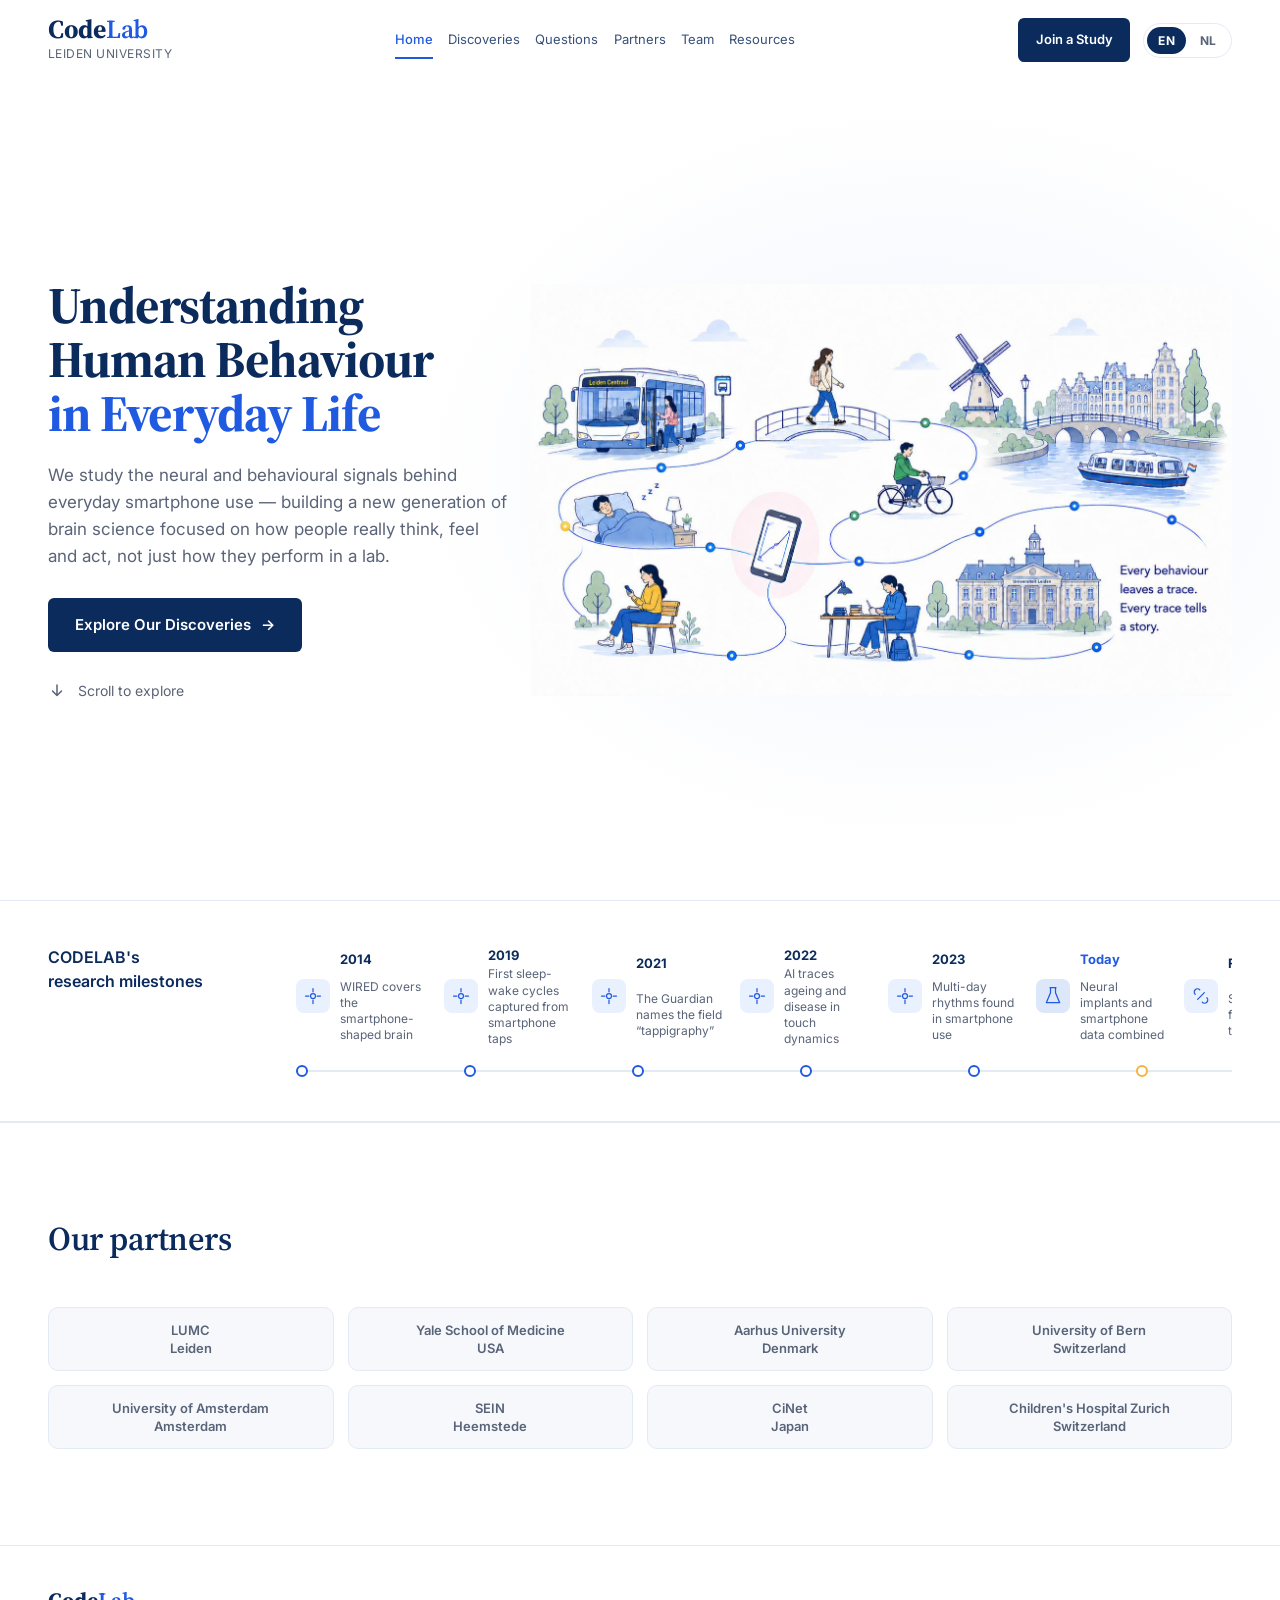
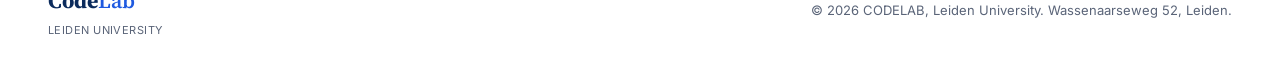
==== commit 873457bf: "Update: database" ====
--- a/index.html
+++ b/index.html
@@ -22,16 +22,16 @@
     </a>
 
     <nav class="nav" id="primary-nav" aria-label="Primary">
-        <a href="#top" class="is-active" data-i18n="navHome">Homepage</a>
-        <a href="methods.html" data-i18n="navMethods">Methods &amp; Discoveries</a>
-        <a href="questions.html" data-i18n="navQuestions">Research Questions</a>
-        <a href="#partners" data-i18n="navPartners">Partners</a>
+        <a href="#top" class="is-active" data-i18n="navHome">Home</a>
+        <a href="discoveries.html" data-i18n="navMethods">Discoveries</a>
+        <a href="questions.html" data-i18n="navQuestions">Questions</a>
+        <a href="partners.html" data-i18n="navPartners">Partners</a>
         <a href="team.html" data-i18n="navTeam">Team</a>
         <a href="resources.html" data-i18n="navResources">Resources</a>
       </nav>
 
     <div class="header-controls">
-      <a href="#join" class="btn btn-primary btn-sm nav-cta" data-i18n="navJoin">Join a Study</a>
+      <a href="https://www.universiteitleiden.nl/en/staffmembers/arko-ghosh" class="btn btn-primary btn-sm nav-cta" data-i18n="navJoin">Join a Study</a>
 
       <div class="lang-switch" role="group" aria-label="Language">
         <button class="lang-btn is-active" data-lang="en" type="button">EN</button>
@@ -52,7 +52,7 @@
   <div class="wrap hero-inner">
     <div class="hero-copy">
       <h1 class="hero-title reveal" data-i18n="heroTitle">
-        Understanding<br>Human Behaviour<br><em>in Everyday Life</em>
+        Understanding <br>Human Behaviour <br><em>in Everyday Life</em>
       </h1>
       <p class="hero-lede reveal" data-delay="1" data-i18n="heroLede">
         We study the neural and behavioural signals behind everyday smartphone use —
@@ -60,10 +60,9 @@
         feel and act, not just how they perform in a lab.
       </p>
       <div class="hero-actions reveal" data-delay="2">
-        <a href="questions.html" class="btn btn-primary" data-i18n="heroExplore">Explore Research <span class="arrow" aria-hidden="true">→</span></a>
-        <a href="#join" class="btn btn-ghost" data-i18n="heroJoinBtn">Join Our Studies</a>
+        <a href="discoveries.html" class="btn btn-primary" data-i18n="heroExplore">Explore Our Discoveries <span class="arrow" aria-hidden="true">→</span></a>
       </div>
-      <a href="#why" class="scroll-hint reveal" data-delay="3">
+      <a href="#timeline" class="scroll-hint reveal" data-delay="3">
         <svg class="scroll-arrow" viewBox="0 0 24 24" width="18" height="18" aria-hidden="true">
           <path d="M12 4v14M12 18l-6-6M12 18l6-6" fill="none" stroke="currentColor" stroke-width="2" stroke-linecap="round" stroke-linejoin="round"/>
         </svg>
@@ -82,154 +81,21 @@
     <div class="timeline-head">
       <h2 class="timeline-title" data-i18n="timelineTitle">CODELAB's<br>research milestones</h2>
       <div class="timeline-scroller">
-        <ol class="timeline">
-          <li class="tl-item reveal">
-            <span class="tl-icon"><svg viewBox="0 0 24 24" aria-hidden="true"><rect x="6" y="2" width="12" height="20" rx="2.5"/><path d="M10.5 5h3"/><path d="M12 9.5l2.5 2.5L12 14.5 9.5 12z"/></svg></span>
-            <span class="tl-era">2014</span><span class="tl-text" data-i18n="tlText1">WIRED covers the<br>smartphone-shaped brain</span>
-          </li>
-          <li class="tl-item reveal" data-delay="1">
-            <span class="tl-icon"><svg viewBox="0 0 24 24" aria-hidden="true"><circle cx="12" cy="12" r="9"/><path d="M12 7v5l3.5 2"/></svg></span>
-            <span class="tl-era">2019</span><span class="tl-text" data-i18n="tlText2">First sleep-wake cycles<br>captured from smartphone taps</span>
-          </li>
-          <li class="tl-item reveal" data-delay="2">
-            <span class="tl-icon"><svg viewBox="0 0 24 24" aria-hidden="true"><path d="M4 4h16v12H8l-4 4z"/></svg></span>
-            <span class="tl-era">2021</span><span class="tl-text" data-i18n="tlText3">The Guardian names<br>the field "tappigraphy"</span>
-          </li>
-          <li class="tl-item reveal" data-delay="3">
-            <span class="tl-icon"><svg viewBox="0 0 24 24" aria-hidden="true"><path d="M12 4v16"/><path d="M12 6.5a3.5 3.5 0 1 0-3.5 3.5H12"/><path d="M12 6.5A3.5 3.5 0 1 1 15.5 10H12"/><path d="M12 14a3.5 3.5 0 1 0-3.5 3.5"/><path d="M12 14a3.5 3.5 0 1 1 3.5 3.5"/></svg></span>
-            <span class="tl-era">2022</span><span class="tl-text" data-i18n="tlText4">AI traces ageing and<br>disease in touch dynamics</span>
-          </li>
-          <li class="tl-item reveal" data-delay="4">
-            <span class="tl-icon"><svg viewBox="0 0 24 24" aria-hidden="true"><path d="M3 12h4l3 8 4-16 3 8h4"/></svg></span>
-            <span class="tl-era">2023</span><span class="tl-text" data-i18n="tlText5">Multi-day rhythms<br>found in smartphone use</span>
-          </li>
-          <li class="tl-item tl-now reveal" data-delay="5">
-            <span class="tl-icon"><svg viewBox="0 0 24 24" aria-hidden="true"><path d="M9 2v6L4 20h16L15 8V2"/><path d="M8.5 2h7"/></svg></span>
-            <span class="tl-era" data-i18n="tlEraToday">Today</span><span class="tl-text" data-i18n="tlText6">Neural implants and<br>smartphone data combined</span>
-          </li>
-          <li class="tl-item reveal" data-delay="6">
-            <span class="tl-icon"><svg viewBox="0 0 24 24" aria-hidden="true"><path d="M19 14c1.5 1.5 1.5 4 0 5.5s-4 1.5-5.5 0M5 10C3.5 8.5 3.5 6 5 4.5s4-1.5 5.5 0M8 16l8-8"/></svg></span>
-            <span class="tl-era" data-i18n="tlEraFuture">Future</span><span class="tl-text" data-i18n="tlText7">Spin-offs bring findings<br>into the clinic</span>
-          </li>
-        </ol>
-        <div class="tl-axis" aria-hidden="true">
-          <span class="tl-line"></span>
-          <span class="tl-dot" style="--i:0"></span><span class="tl-dot" style="--i:1"></span>
-          <span class="tl-dot" style="--i:2"></span><span class="tl-dot" style="--i:3"></span>
-          <span class="tl-dot tl-dot-green" style="--i:4"></span>
-          <span class="tl-dot tl-dot-amber" style="--i:5"></span>
-          <span class="tl-dot" style="--i:6"></span>
-        </div>
-      </div>
-      <a class="tl-next" href="#partners" aria-label="Next">→</a>
-    </div>
-    <a class="tl-link" href="methods.html" data-i18n="tlLink">See our methods in detail <span class="arrow">→</span></a>
-  </div>
-</section>
-
-<!-- WHY REAL-WORLD BEHAVIOUR MATTERS -->
-<section class="why" id="why">
-  <div class="wrap">
-    <div class="why-grid">
-
-      <div>
-        <p class="section-label reveal" data-i18n="whyLabel">Why it matters</p>
-        <h2 class="section-title reveal" data-delay="1" data-i18n="whyTitle">
-          Behaviour unfolds<br>on the screen, not the bench.
-        </h2>
-        <p class="why-body reveal" data-delay="2" data-i18n="whyBody1">
-          Most of what we know about the brain comes from short, artificial tasks
-          performed on a bench in a lab. But the way people tap, scroll and pause on
-          their smartphones, thousands of times a day, carries a continuous record of
-          how the brain actually works in daily life.
-        </p>
-        <p class="why-body reveal" data-delay="3" data-i18n="whyBody2">
-          CODELAB reads that record. By combining smartphone touchscreen data with
-          neural recordings — from brain implants to laboratory EEG — we uncover
-          patterns of ageing, sleep and neurological disease that no single lab visit
-          could ever reveal.
-        </p>
-      </div>
-
-      <div class="why-right reveal" data-delay="1">
-        <div class="why-stat-row">
-          <div class="why-stat">
-            <div class="why-stat-num">8</div>
-            <p class="why-stat-desc" data-i18n="whyStat1Desc">international research and clinical partners across five countries, from Leiden to Yale to Tokyo.</p>
-          </div>
-          <div class="why-stat">
-            <div class="why-stat-num">2</div>
-            <p class="why-stat-desc" data-i18n="whyStat2Desc">spin-off companies launched directly from CODELAB's discoveries, founded in 2016 and 2024.</p>
-          </div>
-        </div>
-        <blockquote class="why-pull" data-i18n="whyPull">
-          "A tap on a screen is a small thing. A million of them, over years, is a signature of the brain."
-        </blockquote>
-        <div class="why-contrast">
-          <div class="why-contrast-col lab">
-            <h4 data-i18n="whyLabHeader">Traditional bench neuroscience</h4>
-            <ul>
-              <li data-i18n="whyLab1">A single task, a single sitting</li>
-              <li data-i18n="whyLab2">Minutes of behaviour captured</li>
-              <li data-i18n="whyLab3">Behaviour separated from daily life</li>
-              <li data-i18n="whyLab4">One measurement per visit</li>
-            </ul>
-          </div>
-          <div class="why-contrast-col field">
-            <h4 data-i18n="whyFieldHeader">CODELAB's approach</h4>
-            <ul>
-              <li data-i18n="whyField1">Continuous, everyday interaction</li>
-              <li data-i18n="whyField2">Years of behaviour captured</li>
-              <li data-i18n="whyField3">Neural and smartphone data combined</li>
-              <li data-i18n="whyField4">Millions of natural taps and swipes</li>
-            </ul>
-          </div>
-        </div>
-      </div>
-
-    </div>
-  </div>
-</section>
-
-<!-- PARTNERS -->
-<section class="partners" id="partners">
-  <div class="wrap">
-    <div class="partners-grid">
-      <div>
-        <p class="section-label reveal" data-i18n="partnersLabel">Partners</p>
-        <h2 class="section-title reveal" data-delay="1" data-i18n="partnersTitle">Collaborating across borders</h2>
-        <p class="section-lede reveal" data-delay="2" data-i18n="partnersLede">
-          Our neuroscience and clinical partners span three continents — from Leiden's
-          own university hospital to research groups in the United States, Scandinavia,
-          Switzerland and Japan.
-        </p>
-      </div>
-      <div>
-        <div class="partner-logos">
-          <div class="partner-logo reveal" data-i18n="partnersLogo1">LUMC<br>Leiden</div>
-          <div class="partner-logo reveal" data-delay="1" data-i18n="partnersLogo2">Yale School<br>of Medicine</div>
-          <div class="partner-logo reveal" data-delay="2" data-i18n="partnersLogo3">Aarhus<br>University</div>
-          <div class="partner-logo reveal" data-delay="3" data-i18n="partnersLogo4">University<br>of Bern</div>
-          <div class="partner-logo reveal" data-delay="4" data-i18n="partnersLogo5">CiNet<br>Japan</div>
-          <div class="partner-logo reveal" data-delay="5" data-i18n="partnersLogo6">Children's Hospital<br>Zurich</div>
-          <div class="partner-logo reveal" data-delay="6" data-i18n="partnersLogo7">University<br>of Amsterdam</div>
-          <div class="partner-logo reveal" data-delay="7" data-i18n="partnersLogo8">SEIN</div>
+        <!-- Filled from data/milestones.json -->
+        <ol class="timeline" id="milestoneList"></ol>
+        <div class="tl-axis" id="milestoneAxis" aria-hidden="true"><span class="tl-line"></span></div>
         </div>
       </div>
     </div>
   </div>
 </section>
 
-<!-- JOIN -->
-<section class="join" id="join">
+<!-- PARTNERS (names only; full page in partners.html) -->
+<section class="partners">
   <div class="wrap">
-    <a class="join-cta" href="https://www.universiteitleiden.nl/en/staffmembers/arko-ghosh">
-      <h2 class="join-title" data-i18n="joinTitle">Take part in a study</h2>
-      <span class="arrow" aria-hidden="true">→</span>
-    </a>
-    <p class="join-lede" data-i18n="joinLede">
-      Contribute a few minutes a day from your phone and help us understand everyday life.
-    </p>
+    <h2 class="section-title reveal" data-i18n="homePartnersTitle">Our partners</h2>
+    <!-- Filled from data/partners.json (research partners and supporters only) -->
+    <div class="partner-logos" id="homePartners"></div>
   </div>
 </section>
 
@@ -245,114 +111,87 @@
   </div>
 </footer>
 
-<button class="chat-fab" id="chatFab" aria-label="Ask CodeLab">
-  <svg viewBox="0 0 24 24" aria-hidden="true">
-    <path d="M21 12a8 8 0 0 1-8 8H7l-4 3v-6.5A8 8 0 1 1 21 12z"/>
-  </svg>
-  <span data-i18n="chatLabel">Ask CodeLab</span>
-</button>
-
 <script src="js/main.js"></script>
+<script src="js/data.js"></script>
 <script>
-initSite({
+var pageText = {
   en: {
-    heroTitle: "Understanding<br>Human Behaviour<br><em>in Everyday Life</em>",
-    heroLede: "We study the neural and behavioural signals behind everyday smartphone use — building a new generation of brain science focused on how people really think, feel and act, not just how they perform in a lab.",
-    heroExplore: 'Explore Research <span class="arrow" aria-hidden="true">→</span>',
-    heroJoinBtn: "Join Our Studies",
+    heroTitle: "Understanding <br>Human Behaviour <br><em>in Everyday Life</em>",
+    heroExplore: 'Explore Our Discoveries <span class="arrow" aria-hidden="true">→</span>',
     heroScroll: "Scroll to explore",
-    heroQuote: "Every behaviour<br>leaves a trace.<br>Every trace tells<br>a story.",
-    whyLabel: "Why it matters",
-    whyTitle: "Behaviour unfolds<br>on the screen, not the bench.",
-    whyBody1: "Most of what we know about the brain comes from short, artificial tasks performed on a bench in a lab. But the way people tap, scroll and pause on their smartphones, thousands of times a day, carries a continuous record of how the brain actually works in daily life.",
-    whyBody2: "CODELAB reads that record. By combining smartphone touchscreen data with neural recordings — from brain implants to laboratory EEG — we uncover patterns of ageing, sleep and neurological disease that no single lab visit could ever reveal.",
-    whyStat1Desc: "international research and clinical partners across five countries, from Leiden to Yale to Tokyo.",
-    whyStat2Desc: "spin-off companies launched directly from CODELAB's discoveries, founded in 2016 and 2024.",
-    whyPull: "\u201CA tap on a screen is a small thing. A million of them, over years, is a signature of the brain.\u201D",
-    whyLabHeader: "Traditional bench neuroscience",
-    whyFieldHeader: "CODELAB's approach",
-    whyLab1: "A single task, a single sitting",
-    whyLab2: "Minutes of behaviour captured",
-    whyLab3: "Behaviour separated from daily life",
-    whyLab4: "One measurement per visit",
-    whyField1: "Continuous, everyday interaction",
-    whyField2: "Years of behaviour captured",
-    whyField3: "Neural and smartphone data combined",
-    whyField4: "Millions of natural taps and swipes",
     timelineTitle: "CODELAB's<br>research milestones",
-    tlText1: "WIRED covers the<br>smartphone-shaped brain",
-    tlText2: "First sleep-wake cycles<br>captured from smartphone taps",
-    tlText3: "The Guardian names<br>the field \u201Ctappigraphy\u201D",
-    tlText4: "AI traces ageing and<br>disease in touch dynamics",
-    tlText5: "Multi-day rhythms<br>found in smartphone use",
     tlEraToday: "Today",
-    tlText6: "Neural implants and<br>smartphone data combined",
     tlEraFuture: "Future",
-    tlText7: "Spin-offs bring findings<br>into the clinic",
-    tlLink: 'See our methods in detail <span class="arrow">→</span>',
-    partnersLabel: "Partners",
-    partnersTitle: "Collaborating across borders",
-    partnersLede: "Our neuroscience and clinical partners span three continents — from Leiden's own university hospital to research groups in the United States, Scandinavia, Switzerland and Japan.",
-    partnersLogo1: "LUMC<br>Leiden",
-    partnersLogo2: "Yale School<br>of Medicine",
-    partnersLogo3: "Aarhus<br>University",
-    partnersLogo4: "University<br>of Bern",
-    partnersLogo5: "CiNet<br>Japan",
-    partnersLogo6: "Children's Hospital<br>Zurich",
-    partnersLogo7: "University<br>of Amsterdam",
-    partnersLogo8: "SEIN",
-    joinTitle: "Take part in a study",
-    joinLede: "Contribute a few minutes a day from your phone and help us understand everyday life."
+    homePartnersTitle: "Our partners"
   },
   nl: {
-    heroTitle: "Menselijk gedrag<br>begrijpen<br><em>in het dagelijks leven</em>",
-    heroLede: "We onderzoeken de neurale en gedragsmatige signalen achter alledaags smartphonegebruik — en bouwen zo aan een nieuwe generatie hersenwetenschap die laat zien hoe mensen echt denken, voelen en handelen, niet alleen hoe ze presteren in een lab.",
-    heroExplore: 'Ontdek ons onderzoek <span class="arrow" aria-hidden="true">→</span>',
-    heroJoinBtn: "Doe mee aan onderzoek",
+    heroTitle: "Menselijk gedrag <br>begrijpen <br><em>in het dagelijks leven</em>",
+    heroExplore: 'Ontdek onze bevindingen <span class="arrow" aria-hidden="true">→</span>',
     heroScroll: "Scroll om verder te lezen",
-    heroQuote: "Elk gedrag<br>laat een spoor na.<br>Elk spoor vertelt<br>een verhaal.",
-    whyLabel: "Waarom het ertoe doet",
-    whyTitle: "Gedrag ontvouwt zich<br>op het scherm, niet op de labbank.",
-    whyBody1: "Het meeste dat we weten over het brein komt uit korte, kunstmatige taken op een labbank. Maar de manier waarop mensen duizenden keren per dag tikken, scrollen en pauzeren op hun smartphone vormt een doorlopend spoor van hoe het brein daadwerkelijk werkt in het dagelijks leven.",
-    whyBody2: "CODELAB leest dat spoor. Door smartphone-aanraakdata te combineren met neurale metingen — van hersenimplantaten tot EEG in het lab — ontdekken we patronen in veroudering, slaap en neurologische aandoeningen die geen enkel labbezoek ooit zou onthullen.",
-    whyStat1Desc: "internationale onderzoeks- en klinische partners in vijf landen, van Leiden tot Yale tot Tokio.",
-    whyStat2Desc: "spin-offbedrijven die rechtstreeks zijn voortgekomen uit ontdekkingen van CODELAB, opgericht in 2016 en 2024.",
-    whyPull: "\u201CEen tik op een scherm is iets kleins. Een miljoen ervan, verspreid over jaren, is een handtekening van het brein.\u201D",
-    whyLabHeader: "Traditionele labneurowetenschap",
-    whyFieldHeader: "De aanpak van CODELAB",
-    whyLab1: "Eén taak, één sessie",
-    whyLab2: "Minuten aan gedrag vastgelegd",
-    whyLab3: "Gedrag losgekoppeld van het dagelijks leven",
-    whyLab4: "Eén meting per bezoek",
-    whyField1: "Continue, alledaagse interactie",
-    whyField2: "Jaren aan gedrag vastgelegd",
-    whyField3: "Neurale en smartphonedata gecombineerd",
-    whyField4: "Miljoenen natuurlijke tikken en swipes",
     timelineTitle: "Mijlpalen van<br>CODELAB",
-    tlText1: "WIRED bericht over het<br>door smartphones gevormde brein",
-    tlText2: "Eerste slaap-waakcycli<br>vastgelegd via smartphonetikken",
-    tlText3: "The Guardian noemt het veld<br>\u201Ctappigraphy\u201D",
-    tlText4: "AI traceert veroudering en<br>ziekte in aanraakpatronen",
-    tlText5: "Meerdaagse ritmes<br>ontdekt in smartphonegebruik",
     tlEraToday: "Vandaag",
-    tlText6: "Hersenimplantaten en<br>smartphonedata gecombineerd",
     tlEraFuture: "Toekomst",
-    tlText7: "Spin-offs brengen bevindingen<br>naar de kliniek",
-    tlLink: 'Bekijk onze methoden <span class="arrow">→</span>',
-    partnersLabel: "Partners",
-    partnersTitle: "Gebouwd op grensoverschrijdende samenwerking",
-    partnersLede: "Onze neurowetenschappelijke en klinische partners strekken zich uit over drie continenten — van Leidens eigen universitair ziekenhuis tot onderzoeksgroepen in de Verenigde Staten, Scandinavië, Zwitserland en Japan.",
-    partnersLogo1: "LUMC<br>Leiden",
-    partnersLogo2: "Yale School<br>of Medicine",
-    partnersLogo3: "Universiteit<br>Aarhus",
-    partnersLogo4: "Universiteit<br>Bern",
-    partnersLogo5: "CiNet<br>Japan",
-    partnersLogo6: "Kinderziekenhuis<br>Zürich",
-    partnersLogo7: "Universiteit<br>van Amsterdam",
-    partnersLogo8: "SEIN",
-    joinTitle: "Doe mee aan een onderzoek",
-    joinLede: "Draag een paar minuten per dag bij via je telefoon en help ons het dagelijks leven beter begrijpen."
+    homePartnersTitle: "Onze partners"
   }
+};
+
+/* Milestone icons are chosen by status; every normal milestone shares one icon. */
+var MILESTONE_ICONS = {
+  normal: '<circle cx="12" cy="12" r="3"/><path d="M12 3v4M12 17v4M3 12h4M17 12h4"/>',
+  today:  '<path d="M9 2v6L4 20h16L15 8V2"/><path d="M8.5 2h7"/>',
+  future: '<path d="M19 14c1.5 1.5 1.5 4 0 5.5s-4 1.5-5.5 0M5 10C3.5 8.5 3.5 6 5 4.5s4-1.5 5.5 0M8 16l8-8"/>'
+};
+
+CodeLabData.load(['home', 'milestones', 'partners']).then(function (data) {
+  var D = CodeLabData;
+
+  /* Intro text */
+  var lede = document.querySelector('.hero-lede');
+  if (data.home) D.addText(pageText, 'heroLede', data.home.intro);
+  else lede.setAttribute('data-i18n', 'dataLoadError');
+
+  /* Milestones: dated ones oldest -> newest, then Today, then Future */
+  var list = document.getElementById('milestoneList'), axis = document.getElementById('milestoneAxis');
+  if (!data.milestones) {
+    D.showError(list.parentNode);
+  } else {
+    var rank = { normal: 0, today: 1, future: 2 };
+    var items = D.sortByTime(data.milestones, function (m) { return m.time; }, 'asc')
+      .map(function (m, i) { return { m: m, i: i }; })
+      .sort(function (a, b) { return (rank[a.m.status] || 0) - (rank[b.m.status] || 0) || a.i - b.i; })
+      .map(function (x) { return x.m; });
+    list.parentNode.style.setProperty('--count', items.length);
+    list.innerHTML = items.map(function (m, i) {
+      var era = m.status === 'today' ? '<span class="tl-era" data-i18n="tlEraToday">Today</span>'
+              : m.status === 'future' ? '<span class="tl-era" data-i18n="tlEraFuture">Future</span>'
+              : '<span class="tl-era">' + D.esc(m.time) + '</span>';
+      return '<li class="tl-item' + (m.status === 'today' ? ' tl-now' : '') + ' reveal"' + (i ? ' data-delay="' + Math.min(i, 7) + '"' : '') + '>' +
+        '<span class="tl-icon"><svg viewBox="0 0 24 24" aria-hidden="true">' + (MILESTONE_ICONS[m.status] || MILESTONE_ICONS.normal) + '</svg></span>' +
+        era + '<span class="tl-text" data-i18n="' + D.addText(pageText, 'milestone' + i, m.text) + '"></span>' +
+      '</li>';
+    }).join('');
+    axis.insertAdjacentHTML('beforeend', items.map(function (m, i) {
+      return '<span class="tl-dot' + (m.status === 'today' ? ' tl-dot-amber' : '') + '" style="--i:' + i + '"></span>';
+    }).join(''));
+  }
+
+  /* Partner bubbles: research partners and supporters, name + location */
+  var logos = document.getElementById('homePartners');
+  if (!data.partners) {
+    D.showError(logos);
+  } else {
+    logos.innerHTML = data.partners.filter(function (p) {
+      return p.group === 'research' || p.group === 'support';
+    }).map(function (p, i) {
+      ['en', 'nl'].forEach(function (lang) {
+        var loc = D.text(p.location, lang);
+        pageText[lang]['partner' + i] = D.esc(D.text(p.name, lang)) + (loc ? '<br>' + D.esc(loc) : '');
+      });
+      return '<div class="partner-logo reveal"' + (i ? ' data-delay="' + Math.min(i, 7) + '"' : '') + ' data-i18n="partner' + i + '"></div>';
+    }).join('');
+  }
+
+  initSite(pageText);
 });
 </script>
 </body>
--- a/css/styles.css
+++ b/css/styles.css
@@ -17,6 +17,7 @@
   --serif: "Source Serif 4", Georgia, serif;
   --sans:  "Inter", system-ui, -apple-system, sans-serif;
   --wrap:   1400px;
+  --nav-h:  80px;
   --radius: 10px;
   --ease:   cubic-bezier(.22,.68,.28,1);
 }
@@ -26,12 +27,13 @@
   margin: 0; background: var(--bg); color: var(--text);
   font-family: var(--sans); font-size: 18px; line-height: 1.65;
   -webkit-font-smoothing: antialiased;
+  overflow-x: clip;
 }
 img, svg { display: block; max-width: 100% }
 a { color: inherit; text-decoration: none }
 h1, h2, h3, h4 { margin: 0; color: var(--ink) }
 p { margin: 0 }
-.wrap { max-width: var(--wrap); margin: 0 auto; padding: 0 40px }
+.wrap { max-width: var(--wrap); margin: 0 auto; padding: 0 48px }
 .arrow { display: inline-block; transition: transform .25s var(--ease) }
 a:hover .arrow, button:hover .arrow { transform: translateX(4px) }
 :focus-visible { outline: 2px solid var(--blue); outline-offset: 3px; border-radius: 4px }
@@ -44,10 +46,8 @@
 }
 .btn-primary { background: var(--ink); color: #fff }
 .btn-primary:hover { background: var(--blue-700); box-shadow: 0 8px 20px rgba(18,60,158,.22) }
-.btn-ghost { background: #fff; color: var(--ink); border-color: var(--line) }
-.btn-ghost:hover { border-color: var(--blue); color: var(--blue) }
+
 .btn-sm { padding: 10px 20px; font-size: 14px }
-.btn-lg { padding: 16px 32px; font-size: 16px }
 
 /* ---- Header ---- */
 .site-header {
@@ -59,7 +59,7 @@
 .site-header.is-stuck { box-shadow: 0 1px 0 var(--line), 0 6px 24px rgba(11,43,92,.06) }
 .header-inner {
   display: flex; align-items: center; justify-content: space-between;
-  gap: 32px; min-height: 80px;
+  gap: clamp(14px, 1.6vw, 30px); min-height: 80px;
 }
 .brand { display: flex; flex-direction: column; gap: 2px; flex-shrink: 0 }
 .brand-name {
@@ -69,14 +69,14 @@
 .brand-name strong { color: var(--ink); font-weight: 700 }
 .brand-sub { display: block; font-size: 12px; color: var(--text); letter-spacing: .04em; text-transform: uppercase }
 
-.header-controls { display: flex; align-items: center; gap: 16px; flex-shrink: 0 }
+.header-controls { display: flex; align-items: center; gap: clamp(10px, 1vw, 16px); flex-shrink: 0 }
 
 .lang-switch {
   display: flex; align-items: center; gap: 2px;
   border: 1px solid var(--line); border-radius: 999px; padding: 3px; background: #fff
 }
 .lang-btn {
-  border: 0; background: none; padding: 6px 13px; border-radius: 999px;
+  border: 0; background: none; padding: 6px clamp(9px, 0.9vw, 13px); border-radius: 999px;
   font-size: 12px; font-weight: 700; letter-spacing: .02em;
   color: var(--text); cursor: pointer; transition: background .2s var(--ease), color .2s var(--ease);
   font-family: var(--sans);
@@ -84,15 +84,15 @@
 .lang-btn.is-active { background: var(--ink); color: #fff }
 .lang-btn:hover:not(.is-active) { color: var(--blue) }
 
-.nav { display: flex; align-items: center; justify-content: center; flex: 1; gap: 24px }
-.nav a { font-size: 16px; color: var(--ink); opacity: .82; position: relative; padding: 6px 0; white-space: nowrap }
+.nav { display: flex; align-items: center; justify-content: center; flex: 1; min-width: 0; gap: clamp(10px, 1.2vw, 22px) }
+.nav a { font-size: clamp(13px, 1vw, 16px); color: var(--ink); opacity: .82; position: relative; padding: 6px 0; white-space: nowrap }
 .nav a:hover { opacity: 1; color: var(--blue) }
 .nav a.is-active { color: var(--blue); opacity: 1; font-weight: 500 }
 .nav a.is-active::after {
   content: ""; position: absolute; left: 0; right: 0; bottom: -2px;
   height: 2px; background: var(--blue)
 }
-.nav-cta { color: #fff !important; opacity: 1 !important; white-space: nowrap; padding: 11px 22px }
+.nav-cta { color: #fff !important; opacity: 1 !important; white-space: nowrap; padding: 10px clamp(14px, 1.3vw, 22px); font-size: clamp(13px, 1vw, 14px) }
 .nav-cta.is-active::after { display: none }
 .nav-toggle {
   display: none; width: 44px; height: 44px;
@@ -104,110 +104,70 @@
 .nav-toggle[aria-expanded="true"] span:nth-child(3) { transform: translateY(-7px) rotate(-45deg) }
 
 /* ---- Hero (two-column grid: text left ~40%, illustration right ~60%) ---- */
-.hero { background: #fff; overflow: hidden }
+.hero {
+  overflow: hidden;
+  background: radial-gradient(56% 64% at 72% 48%, rgba(31,90,224,.07), rgba(31,90,224,0) 70%), #fff;
+}
 .hero-inner {
   display: grid;
-  grid-template-columns: minmax(0, 2fr) minmax(0, 3fr);
-  gap: 48px; align-items: center;
-  min-height: 80vh; padding: 40px 0;
-}
-.hero-copy { display: flex; flex-direction: column }
-.hero-media { justify-self: end; width: 100% }
+  grid-template-columns: minmax(0, 40fr) minmax(0, 60fr);
+  gap: clamp(8px, 1.2vw, 20px); align-items: center;
+  min-height: calc(100vh - var(--nav-h));
+  padding-block: clamp(16px, 3vh, 40px);
+}
+.hero-copy { position: relative; z-index: 2; display: flex; flex-direction: column }
+.hero-media {
+  position: relative; z-index: 1;
+  justify-self: end; width: 100%;
+  transform: scale(1.12); transform-origin: center right;
+}
 .hero-bg {
   width: 100%; height: auto; max-width: 100%;
   object-fit: contain; display: block;
-  border-radius: 16px;
   animation: heroFade .9s var(--ease) both;
 }
 @keyframes heroFade { from { opacity: 0; transform: translateY(12px) } to { opacity: 1; transform: none } }
 .hero-title {
   font-family: var(--serif); font-weight: 700;
-  font-size: clamp(48px, 4.2vw, 64px); line-height: 1.06; letter-spacing: -.02em;
+  /* Image beside the text: keep the fixed line breaks and scale the whole title with the screen.
+     4vw keeps the longest line (Dutch) inside the text column; 60px caps it once the column stops growing */
+  font-size: clamp(32px, 4vw, 60px); line-height: 1.06; letter-spacing: -.02em;
+  white-space: nowrap;
 }
 .hero-title em { font-style: normal; color: var(--blue) }
-.hero-lede { margin: 24px 0 32px; font-size: 19px; line-height: 1.65; max-width: 42ch; color: var(--text) }
+.hero-lede { margin: clamp(16px, 2.4vh, 24px) 0 clamp(20px, 3vh, 30px); font-size: clamp(17px, 1.2vw, 19px); line-height: 1.6; max-width: 42ch; color: var(--text) }
 .hero-actions { display: flex; flex-wrap: wrap; gap: 16px }
 .scroll-hint {
   display: inline-flex; align-items: center; gap: 12px;
-  margin-top: 32px; color: var(--text); font-size: 14px
+  margin-top: clamp(20px, 3vh, 32px); color: var(--text); font-size: 14px
 }
 .scroll-hint:hover { color: var(--blue) }
 .scroll-arrow { animation: arrowBounce 1.6s ease-in-out infinite }
 @keyframes arrowBounce { 0%, 100% { transform: translateY(0) } 50% { transform: translateY(6px) } }
 
+/* ---- Data load error (js/data.js) ---- */
+.data-error { font-size: 14px; color: var(--text); padding: 12px 0 }
+
 /* ---- Shared section labels ---- */
-.section-label {
-  font-size: 12px; font-weight: 700; letter-spacing: .1em;
-  text-transform: uppercase; color: var(--blue); margin-bottom: 14px
-}
+
 .section-title {
   font-family: var(--serif); font-size: clamp(28px, 2.6vw, 40px);
   font-weight: 600; line-height: 1.2; letter-spacing: -.015em
 }
-.section-lede {
-  font-size: 18px; line-height: 1.65; color: var(--text);
-  max-width: 60ch; margin-top: 14px
-}
-
-/* ---- Why Real-World Behaviour Matters ---- */
-.why { padding: 96px 0; background: var(--bg) }
-.why-grid {
-  display: grid; grid-template-columns: 1fr 1fr;
-  gap: 64px 96px; align-items: start
-}
-.why-body {
-  font-size: 18px; line-height: 1.75; color: var(--text);
-  max-width: 44ch; margin-top: 20px
-}
-.why-body + .why-body { margin-top: 14px }
-.why-right { display: flex; flex-direction: column; gap: 24px; padding-top: 4px }
-.why-stat-row { display: grid; grid-template-columns: 1fr 1fr; gap: 14px }
-.why-stat {
-  background: var(--bg-soft); border: 1px solid var(--line);
-  border-radius: var(--radius); padding: 28px 24px 22px
-}
-.why-stat-num {
-  font-family: var(--serif); font-size: 52px; font-weight: 700;
-  color: var(--ink); line-height: 1; letter-spacing: -.04em
-}
-.why-stat-num span { font-size: 30px; color: var(--blue) }
-.why-stat-desc { font-size: 14px; color: var(--text); line-height: 1.55; margin-top: 10px }
-.why-pull {
-  margin: 0; border-left: 3px solid var(--blue); padding-left: 22px;
-  font-family: var(--serif); font-size: 20px; line-height: 1.6; color: var(--ink); font-style: italic
-}
-.why-contrast {
-  background: var(--bg-soft); border: 1px solid var(--line);
-  border-radius: var(--radius); padding: 22px;
-  display: grid; grid-template-columns: 1fr 1fr; gap: 20px
-}
-.why-contrast-col h4 {
-  font-size: 12px; font-weight: 700; letter-spacing: .07em;
-  text-transform: uppercase; margin-bottom: 12px; color: var(--text)
-}
-.why-contrast-col ul { margin: 0; padding: 0; list-style: none; display: flex; flex-direction: column; gap: 9px }
-.why-contrast-col li {
-  font-size: 14px; display: flex; align-items: flex-start;
-  gap: 8px; color: var(--text); line-height: 1.4
-}
-.why-contrast-col li::before {
-  content: ""; flex-shrink: 0; width: 6px; height: 6px;
-  border-radius: 50%; margin-top: 5px
-}
-.why-contrast-col.lab li::before { background: var(--line) }
-.why-contrast-col.field li::before { background: var(--blue) }
 
 /* ---- Timeline ---- */
 .timeline-band {
   border-top: 1px solid var(--line); border-bottom: 1px solid var(--line);
   padding: 44px 0 34px; background: #fff
 }
-.timeline-head { display: grid; grid-template-columns: 220px 1fr 40px; gap: 28px; align-items: start }
+.timeline-head { display: grid; grid-template-columns: 220px minmax(0, 1fr); gap: 28px; align-items: start }
 .timeline-title { font-size: 16px; font-weight: 600; line-height: 1.5; color: var(--ink) }
 .timeline-scroller { overflow-x: auto; padding-bottom: 6px; scrollbar-width: thin }
 .timeline {
-  display: grid; grid-auto-flow: column; grid-auto-columns: minmax(140px, 1fr);
-  gap: 16px; list-style: none; margin: 0; padding: 0; min-width: 900px
+  display: grid; grid-auto-flow: column; grid-auto-columns: minmax(132px, 1fr);
+  gap: 16px; list-style: none; margin: 0; padding: 0;
+  /* --count = number of milestones (set by index.html); keeps list and axis the same width */
+  min-width: calc(var(--count, 7) * 132px + (var(--count, 7) - 1) * 16px)
 }
 .tl-item {
   display: grid; grid-template-columns: 34px 1fr;
@@ -225,21 +185,19 @@
 .tl-text { font-size: 12px; line-height: 1.35; color: var(--text) }
 .tl-now .tl-era { color: var(--blue) }
 .tl-now .tl-icon { background: var(--blue-100) }
-.tl-axis { position: relative; height: 20px; margin-top: 14px; min-width: 900px }
+.tl-axis { position: relative; height: 20px; margin-top: 14px; min-width: calc(var(--count, 7) * 132px + (var(--count, 7) - 1) * 16px) }
 .tl-line { position: absolute; left: 0; right: 0; top: 9px; height: 2px; background: var(--line) }
 .tl-dot {
   position: absolute; top: 4px; width: 12px; height: 12px; border-radius: 50%;
   background: #fff; border: 2.5px solid var(--blue);
-  left: calc((100% - 12px) * var(--i) / 6)
-}
-.tl-dot-green { border-color: var(--green) }
+  left: calc((100% - 12px) * var(--i) / max(var(--count, 7) - 1, 1))
+}
+
 .tl-dot-amber { border-color: var(--amber) }
-.tl-next { align-self: center; color: var(--blue); font-size: 20px; justify-self: end }
-.tl-link { display: block; text-align: center; margin-top: 26px; color: var(--blue); font-size: 15px; font-weight: 500 }
 
 /* ---- Partners ---- */
 .partners { padding: 96px 0; border-top: 1px solid var(--line) }
-.partners-grid { display: grid; grid-template-columns: 280px 1fr; gap: 80px; align-items: start }
+
 .partner-logos { display: grid; grid-template-columns: repeat(4, 1fr); gap: 14px; margin-top: 48px }
 .partner-logo {
   height: 64px; display: grid; place-items: center;
@@ -247,24 +205,6 @@
   border-radius: var(--radius); font-size: 13px; font-weight: 600;
   color: var(--text); text-align: center; padding: 0 16px; line-height: 1.4
 }
-
-/* ---- Join ---- */
-.join { background: var(--ink); color: #cfdcf3; padding: 56px 0; text-align: center }
-.join-cta {
-  position: relative; display: inline-flex; align-items: center; gap: 12px;
-  text-decoration: none; cursor: pointer; margin-bottom: 14px; padding-bottom: 6px
-}
-.join-cta::after {
-  content: ""; position: absolute; left: 0; right: 0; bottom: 0; height: 2px;
-  background: #fff; transform: scaleX(0); transform-origin: left;
-  transition: transform .3s var(--ease)
-}
-.join-cta:hover::after, .join-cta:focus-visible::after { transform: scaleX(1) }
-.join-cta .arrow { color: #fff; font-size: 30px; line-height: 1; transition: transform .25s var(--ease), color .2s var(--ease) }
-.join-cta:hover .join-title, .join-cta:focus-visible .join-title,
-.join-cta:hover .arrow, .join-cta:focus-visible .arrow { color: var(--blue-100) }
-.join-title { font-family: var(--serif); font-size: clamp(30px, 3vw, 42px); color: #fff; margin: 0; transition: color .2s var(--ease) }
-.join-lede { max-width: 64ch; margin: 0 auto; font-size: 18px; line-height: 1.7; white-space: nowrap }
 
 /* ---- Footer ---- */
 .site-footer { border-top: 1px solid var(--line); padding: 36px 0; background: #fff }
@@ -275,106 +215,22 @@
 .site-footer nav { display: flex; flex-wrap: wrap; gap: 22px; font-size: 14px }
 .site-footer nav a:hover { color: var(--blue) }
 .footer-note { font-size: 13px; margin: 0 }
-.chat-fab {
-  position: fixed; right: 24px; bottom: 24px; z-index: 60;
-  display: inline-flex; align-items: center; gap: 10px;
-  padding: 14px 22px; border: 0; border-radius: 999px; cursor: pointer;
-  background: var(--ink); color: #fff; font-family: var(--sans); font-size: 15px; font-weight: 500;
-  box-shadow: 0 10px 26px rgba(11,43,92,.28);
-  transition: transform .25s var(--ease), background .25s var(--ease)
-}
-.chat-fab:hover { transform: translateY(-3px); background: var(--blue) }
-.chat-fab svg { width: 20px; height: 20px; fill: none; stroke: currentColor; stroke-width: 1.6; stroke-linecap: round; stroke-linejoin: round }
 
 /* ---- Page hero (sub-pages) ---- */
-.page-hero { padding: 56px 0 64px; border-bottom: 1px solid var(--line) }
-.breadcrumb { display: flex; align-items: center; gap: 8px; font-size: 13px; color: var(--text); margin-bottom: 24px }
-.breadcrumb a { color: var(--text) }
-.breadcrumb a:hover { color: var(--blue) }
-.breadcrumb span { color: var(--blue-100) }
-.page-title {
-  font-family: var(--serif); font-weight: 700; font-size: clamp(32px, 3.2vw, 40px);
-  line-height: 1.15; letter-spacing: -.015em; max-width: 20ch
-}
-.page-lede { margin-top: 22px; font-size: 18px; line-height: 1.7; color: var(--text); max-width: 68ch }
-
-/* ---- Behaviour Thread flow indicator (Question -> Explanation -> Evidence -> Next) ---- */
-.flow-thread {
-  position: relative; display: flex; justify-content: space-between;
-  max-width: 640px; margin-top: 48px
-}
-.flow-thread::before {
-  content: ""; position: absolute; top: 6px; left: 6px; right: 6px; height: 2px;
-  background: var(--line); z-index: 0
-}
-.flow-thread::after {
-  content: ""; position: absolute; top: 6px; left: 6px; height: 2px;
-  width: calc(100% - 12px); background: var(--blue); z-index: 1;
-  transform: scaleX(0); transform-origin: left;
-  animation: flowDraw 1.3s var(--ease) .3s forwards
-}
-@keyframes flowDraw { to { transform: scaleX(1) } }
-.flow-step { position: relative; z-index: 2; display: flex; flex-direction: column; align-items: center; gap: 10px; flex: 1 }
-.flow-step:first-child { align-items: flex-start }
-.flow-step:last-child { align-items: flex-end }
-.flow-dot { width: 12px; height: 12px; border-radius: 50%; background: #fff; border: 2px solid var(--blue) }
-.flow-label { font-size: 12px; color: var(--text); text-align: center }
-.flow-step:first-child .flow-label { text-align: left }
-.flow-step:last-child .flow-label { text-align: right }
-
-/* ---- Method cards (Methods & Discoveries page) ---- */
-.methods-section { padding: 72px 0 }
-.methods-grid { display: grid; grid-template-columns: repeat(3, 1fr); gap: 22px }
-.method-card {
-  background: #fff; border: 1px solid var(--line); border-radius: var(--radius);
-  padding: 36px 26px 26px; display: flex; flex-direction: column; gap: 16px;
-  position: relative; overflow: hidden;
-  transition: box-shadow .3s var(--ease), transform .3s var(--ease)
-}
-.method-card:hover { box-shadow: 0 16px 40px rgba(11,43,92,.1); transform: translateY(-4px) }
-.method-card::before { content: ""; position: absolute; top: 0; left: 0; right: 0; height: 3px }
-.method-card.tap::before    { background: var(--blue) }
-.method-card.neural::before { background: var(--green) }
-.method-card.model::before  { background: var(--amber) }
-.method-num {
-  font-family: var(--serif); font-size: 40px; font-weight: 700;
-  color: var(--blue-100); line-height: 1; user-select: none
-}
-.method-card.neural .method-num { color: #C8E6D0 }
-.method-card.model  .method-num { color: #FDEDC8 }
-.method-icon {
-  width: 44px; height: 44px; display: grid; place-items: center;
-  border-radius: 10px; background: var(--blue-050)
-}
-.method-card.neural .method-icon { background: #E8F5EC }
-.method-card.model  .method-icon { background: #FEF6E4 }
-.method-icon svg {
-  width: 24px; height: 24px; fill: none; stroke: var(--blue);
-  stroke-width: 1.6; stroke-linecap: round; stroke-linejoin: round
-}
-.method-card.neural .method-icon svg { stroke: var(--green) }
-.method-card.model  .method-icon svg { stroke: var(--amber) }
-.method-name { font-size: 18px; font-weight: 600; color: var(--ink); line-height: 1.3 }
-.method-desc { font-size: 15px; color: var(--text); line-height: 1.65; flex: 1 }
-.method-tags { display: flex; flex-wrap: wrap; gap: 6px; margin-top: auto }
-.method-tag {
-  font-size: 12px; font-weight: 500; padding: 4px 10px;
-  border-radius: 99px; background: var(--blue-050); color: var(--blue)
-}
-.method-card.neural .method-tag { background: #E8F5EC; color: #2E7D50 }
-.method-card.model  .method-tag { background: #FEF6E4; color: #9A6A00 }
+
+/* Compact page-hero variant: title only, minimal whitespace (used on Team page) */
 
 /* ---- Discoveries (list of findings, used on Methods page) ---- */
-.discoveries-section { padding: 0 0 88px; background: var(--bg-soft) }
-.discoveries-section .section-title { margin-bottom: 8px }
-.discovery-grid { display: grid; grid-template-columns: 1fr 1fr; gap: 16px; margin-top: 40px }
+.discoveries-section { padding: 32px 0 88px }
+.discovery-grid { display: grid; grid-template-columns: minmax(0, 1fr); gap: 16px }
 .discovery-item {
-  display: grid; grid-template-columns: 52px 1fr; gap: 16px;
-  padding: 22px; background: #fff; border: 1px solid var(--line);
+  display: grid; grid-template-columns: 52px minmax(0, 1fr); gap: 16px;
+  padding: 22px; background: #fff; border: 1px solid #D5DEEC;
   border-radius: var(--radius); align-items: start;
-  transition: box-shadow .25s var(--ease)
-}
-.discovery-item:hover { box-shadow: 0 8px 24px rgba(11,43,92,.08) }
+  box-shadow: 0 1px 2px rgba(11,43,92,.06), 0 4px 14px rgba(11,43,92,.06);
+  transition: box-shadow .25s var(--ease), border-color .25s var(--ease)
+}
+.discovery-item:hover { border-color: var(--blue-100); box-shadow: 0 2px 4px rgba(11,43,92,.06), 0 12px 28px rgba(11,43,92,.12) }
 .discovery-icon {
   width: 52px; height: 52px; display: grid; place-items: center;
   border-radius: 11px; background: var(--blue-050)
@@ -383,20 +239,28 @@
   width: 24px; height: 24px; fill: none; stroke: var(--blue);
   stroke-width: 1.5; stroke-linecap: round; stroke-linejoin: round
 }
-.discovery-name { font-size: 16px; font-weight: 600; color: var(--ink); margin-bottom: 6px; line-height: 1.35 }
+.discovery-name { font-size: 16px; font-weight: 600; color: var(--ink); margin-bottom: 6px; line-height: 1.35; overflow-wrap: break-word }
+/* Paper link on the title, and an optional image/GIF in place of the icon */
+.discovery-link { color: inherit }
+.discovery-link:hover { color: var(--blue); text-decoration: underline; text-underline-offset: 3px }
+.discovery-item.has-image { grid-template-columns: 180px minmax(0, 1fr); gap: 20px }
+.discovery-media { border-radius: 8px; overflow: hidden; background: var(--blue-050) }
+.discovery-media img { display: block; width: 100%; height: auto }
 .discovery-desc { font-size: 14px; color: var(--text); line-height: 1.55 }
 .discovery-cite { display: block; font-size: 15px; color: var(--text); margin-top: 8px; opacity: .75 }
 
 /* ---- Question cards (Research Questions page) ---- */
-.questions-section { padding: 72px 0 }
-.question-grid { display: grid; grid-template-columns: repeat(3, 1fr); gap: 20px }
+.questions-section { padding: 32px 0 72px }
+.question-grid { display: grid; grid-template-columns: 1fr; gap: 20px }
 .question-card {
-  background: #fff; border: 1px solid var(--line); border-radius: var(--radius);
-  padding: 30px 26px; display: flex; flex-direction: column; gap: 16px;
+  background: #fff; border: 1px solid #D5DEEC; border-radius: var(--radius);
+  padding: 28px 26px; display: grid; grid-template-columns: 48px 1fr; gap: 10px 20px; align-items: start;
+  box-shadow: 0 1px 2px rgba(11,43,92,.06), 0 4px 14px rgba(11,43,92,.06);
   transition: box-shadow .3s var(--ease), transform .3s var(--ease)
 }
 .question-card:hover { box-shadow: 0 16px 34px rgba(11,43,92,.11); transform: translateY(-5px) }
 .question-icon {
+  grid-row: 1 / span 2;
   width: 48px; height: 48px; display: grid; place-items: center;
   border-radius: 11px; background: var(--blue-050)
 }
@@ -405,44 +269,33 @@
   stroke-width: 1.5; stroke-linecap: round; stroke-linejoin: round
 }
 .question-name { font-size: 17px; font-weight: 600; color: var(--ink); line-height: 1.4 }
-.question-desc { font-size: 14px; color: var(--text); line-height: 1.6; flex: 1 }
+.question-desc { font-size: 14px; color: var(--text); line-height: 1.6 }
 
 /* ---- Team cards (Team page) ---- */
-.team-section { padding: 72px 0 }
-.team-subtitle {
-  font-family: var(--serif); font-size: 28px; font-weight: 600;
-  color: var(--ink); margin: 56px 0 24px
-}
-.team-subtitle:first-of-type { margin-top: 0 }
-.team-cards { display: grid; grid-template-columns: repeat(4, 1fr); gap: 18px }
-.team-card {
-  display: flex; flex-direction: column; gap: 12px; text-decoration: none;
-  padding: 20px; border: 1px solid var(--line); border-radius: var(--radius);
-  transition: box-shadow .25s var(--ease), transform .25s var(--ease)
-}
-a.team-card:hover { box-shadow: 0 12px 28px rgba(11,43,92,.1); transform: translateY(-3px) }
-.team-avatar {
-  width: 56px; height: 56px; border-radius: 50%;
-  background: var(--blue-100); display: grid; place-items: center
-}
-.team-avatar svg { width: 26px; height: 26px; fill: none; stroke: var(--blue); stroke-width: 1.5; stroke-linecap: round }
-.team-name { font-size: 15px; font-weight: 600; color: var(--ink) }
-.team-role { font-size: 15px; color: var(--text); line-height: 1.4 }
-.team-students { display: flex; flex-wrap: wrap; gap: 10px }
-.team-student-chip {
-  font-size: 14px; color: var(--ink); background: var(--bg-soft);
-  border: 1px solid var(--line); border-radius: 99px; padding: 8px 18px
-}
+.team-section { padding: 56px 0 72px }
 
 /* ---- Resource cards (Resources page) ---- */
-.resources-section { padding: 72px 0 }
+.resources-section { padding: 32px 0 72px }
 .resource-grid { display: grid; grid-template-columns: repeat(3, 1fr); gap: 18px }
 .resource-card {
-  border: 1px solid var(--line); border-radius: var(--radius); padding: 28px;
-  display: flex; flex-direction: column; gap: 10px; transition: box-shadow .25s var(--ease);
-  text-decoration: none
-}
-.resource-card:hover { box-shadow: 0 8px 24px rgba(11,43,92,.08) }
+  background: #fff; border: 1px solid #D5DEEC; border-radius: var(--radius); padding: 28px;
+  display: flex; flex-direction: column; gap: 10px; text-decoration: none;
+  box-shadow: 0 1px 2px rgba(11,43,92,.06), 0 4px 14px rgba(11,43,92,.06);
+  transition: box-shadow .25s var(--ease), border-color .25s var(--ease)
+}
+.resource-card:hover { border-color: var(--blue-100); box-shadow: 0 2px 4px rgba(11,43,92,.06), 0 12px 28px rgba(11,43,92,.12) }
+.res-block + .res-block { margin-top: 56px; padding-top: 48px; border-top: 1px solid var(--line) }
+.res-head { display: flex; align-items: center; gap: 16px; margin-bottom: 24px }
+.res-icon {
+  flex-shrink: 0; width: 52px; height: 52px; display: grid; place-items: center;
+  border-radius: 12px; background: var(--blue-050)
+}
+.res-icon svg {
+  width: 26px; height: 26px; fill: none; stroke: var(--blue);
+  stroke-width: 1.6; stroke-linecap: round; stroke-linejoin: round
+}
+.res-title { font-family: var(--serif); font-size: clamp(24px, 2vw, 30px); font-weight: 600; color: var(--ink); line-height: 1.2 }
+.res-sub { font-size: 15px; color: var(--text); margin-top: 4px }
 .resource-type { font-size: 11px; font-weight: 700; letter-spacing: .1em; text-transform: uppercase; color: var(--blue) }
 .resource-name { font-size: 16px; font-weight: 600; color: var(--ink); line-height: 1.3 }
 .resource-desc { font-size: 14px; color: var(--text); line-height: 1.55; flex: 1 }
@@ -460,9 +313,9 @@
 
 /* ---- Responsive ---- */
 @media (max-width: 1180px) {
-  .wrap { padding: 0 28px }
-  .methods-grid, .question-grid { grid-template-columns: repeat(2, 1fr) }
-  .team-cards { grid-template-columns: repeat(3, 1fr) }
+  .wrap { padding: 0 32px }
+  
+  
   .partner-logos { grid-template-columns: repeat(3, 1fr) }
 }
 @media (max-width: 960px) {
@@ -470,39 +323,324 @@
     position: absolute; left: 0; right: 0; top: 100%;
     flex-direction: column; align-items: flex-start; gap: 0;
     background: #fff; border-top: 1px solid var(--line);
-    padding: 10px 28px 22px; display: none
+    padding: 10px 32px 22px; display: none
   }
   .nav.is-open { display: flex }
   .nav a { width: 100%; padding: 14px 0; border-bottom: 1px solid var(--line); white-space: normal }
+  /* Full-width rows: underline the label text only, not the whole row */
+  .nav a.is-active::after { display: none }
+  .nav a.is-active { text-decoration: underline 2px var(--blue); text-underline-offset: 6px }
   .nav-toggle { display: block }
-  .why-grid, .partners-grid { grid-template-columns: 1fr }
+  
   .timeline-head { grid-template-columns: 1fr; gap: 18px }
-  .tl-next { display: none }
-  .discovery-grid { grid-template-columns: 1fr }
 }
 @media (max-width: 1024px) {
   .hero-inner {
-    grid-template-columns: 1fr; gap: 32px;
-    min-height: 0; padding: 40px 0 48px;
+    grid-template-columns: 1fr; gap: clamp(20px, 4vw, 32px);
+    min-height: 0; padding-block: clamp(24px, 5vh, 48px);
   }
   .hero-copy { align-items: flex-start }
-  .hero-media { justify-self: center; width: 100%; max-width: 640px }
+  .hero-media { justify-self: center; width: 100%; max-width: 660px; transform: none; z-index: auto }
+  /* Image moves below the text: drop the fixed line breaks and let the text wrap to the width */
+  .hero-title { font-size: clamp(36px, 5.2vw, 48px); white-space: normal }
+  .hero-title br { display: none }
+  .hero-lede { max-width: 62ch }
 }
 @media (max-width: 640px) {
-  .wrap { padding: 0 20px }
+  .wrap { padding: 0 24px }
+  .nav { padding-left: 24px; padding-right: 24px }
   .hero-actions .btn { flex: 1; justify-content: center }
   .partner-logos { grid-template-columns: repeat(2, 1fr) }
-  .why-stat-row, .why-contrast { grid-template-columns: 1fr }
-  .chat-fab span { display: none }
-  .chat-fab { padding: 16px }
+  
+  
+  
   .header-controls { gap: 12px }
-  .join-lede { white-space: normal }
-  .methods-grid, .question-grid, .resource-grid { grid-template-columns: 1fr }
-  .team-cards { grid-template-columns: repeat(2, 1fr) }
+  
+   .resource-grid { grid-template-columns: 1fr }
+  
+}
+@media (max-width: 440px) {
+  /* Keep brand + CTA + language switch + menu button on one row on phones */
+  .wrap { padding: 0 20px }
+  .header-inner { gap: 8px }
+  .header-controls { gap: 6px }
+  .brand-name { font-size: 21px }
+  .brand-sub { font-size: 9.5px; letter-spacing: .02em }
+  /* long labels (e.g. Dutch) wrap onto two lines instead of pushing the menu button off-screen */
+  .nav-cta { padding: 6px 11px; font-size: 12px; white-space: normal; max-width: 8.5em; text-align: center; line-height: 1.2 }
+  .lang-btn { padding: 5px 8px; font-size: 11px }
+  .nav-toggle { width: 38px; padding: 8px 6px }
+  .nav { padding-left: 20px; padding-right: 20px }
+  .discovery-item { grid-template-columns: 40px minmax(0, 1fr); gap: 12px; padding: 18px }
+  .discovery-icon { width: 40px; height: 40px }
+  .discovery-item.has-image { grid-template-columns: minmax(0, 1fr); gap: 14px }
+}
+@media (max-width: 360px) {
+  .header-inner { gap: 6px }
+  .header-controls { gap: 4px }
+  .brand-name { font-size: 19px }
+  .brand-sub { font-size: 8.5px; letter-spacing: 0 }
+  .nav-cta { padding: 6px 7px; font-size: 11px; max-width: 7.6em }
+  .lang-switch { padding: 2px }
+  .lang-btn { padding: 4px 4px }
+  .nav-toggle { width: 30px; padding: 8px 3px }
 }
 @media (prefers-reduced-motion: reduce) {
   *, *::before, *::after { animation: none !important; transition: none !important }
   .reveal { opacity: 1; transform: none }
-  .flow-thread::after { transform: scaleX(1) }
   html { scroll-behavior: auto }
 }
+
+/* ==========================================================
+   CodeLab - Team page timelines  (css/team.css)
+   ----------------------------------------------------------
+   STANDALONE stylesheet. Load it AFTER css/styles.css:
+       <link rel="stylesheet" href="css/styles.css">
+       <link rel="stylesheet" href="css/team.css">
+   It inherits the design tokens (--blue, --ink, --line ...)
+   declared on :root in styles.css. Do not paste this into
+   styles.css - keeping it separate is what makes the team
+   page independently maintainable.
+
+   Uses only existing tokens: --blue, --amber, --ink, --line,
+   --bg-soft, --text. Amber marks the one thing worth clicking.
+   ASCII only - no literal non-ASCII characters in this file.
+   ========================================================== */
+
+/* ---- member card ---- */
+.tmember-list { display: flex; flex-direction: column; gap: 12px }
+/* The [hidden] attribute relies on the browser default display:none.
+   Any author `display` rule outranks it, so the alumni panel would stay
+   visible while the toggle only swapped its label. Restore it here. */
+.tmember-list[hidden] { display: none }
+.tmember {
+  border: 1px solid var(--line); border-radius: var(--radius);
+  background: #fff; padding: 16px 24px 12px;
+  transition: box-shadow .25s var(--ease)
+}
+.tmember:hover { box-shadow: 0 8px 24px rgba(11,43,92,.07) }
+
+.tmember-head {
+  display: grid; grid-template-columns: 44px 1fr auto;
+  gap: 14px; align-items: center
+}
+.tmember-actions { display: flex; align-items: center; gap: 8px }
+.tmember-photo {
+  width: 44px; height: 44px; border-radius: 50%; overflow: hidden;
+  background: var(--blue-100); display: grid; place-items: center;
+  position: relative; flex-shrink: 0
+}
+.tmember-photo svg {
+  width: 22px; height: 22px; fill: none; stroke: var(--blue);
+  stroke-width: 1.5; stroke-linecap: round
+}
+.tmember-photo img {
+  position: absolute; inset: 0; width: 100%; height: 100%;
+  object-fit: cover; border-radius: 50%
+}
+.tmember-name { font-size: 16px; font-weight: 600; color: var(--ink); line-height: 1.3 }
+/* only rendered for alumni - current members show no role */
+.tmember-role { font-size: 13px; color: var(--text); line-height: 1.4 }
+.tmember-link {
+  display: inline-flex; align-items: center; gap: 6px; white-space: nowrap;
+  font-size: 13px; font-weight: 500; color: var(--blue);
+  border: 1px solid var(--line); border-radius: 99px; padding: 8px 16px;
+  transition: border-color .2s var(--ease), background .2s var(--ease)
+}
+.tmember-link:hover { border-color: var(--blue); background: var(--blue-050) }
+
+/* ---- replay (speed is fixed in js/team.js, no viewer control) ---- */
+.tml-replay {
+  font-family: var(--sans); font-size: 12px; font-weight: 600;
+  color: var(--text); background: none; border: 1px solid var(--line);
+  cursor: pointer; padding: 6px 14px; border-radius: 99px; line-height: 1.4;
+  transition: color .2s var(--ease), border-color .2s var(--ease)
+}
+.tml-replay:hover { color: var(--blue); border-color: var(--blue) }
+
+/* ---- stage ---- */
+.tml-stage { position: relative; margin-top: 8px }
+.tml-svg { position: absolute; top: 0; overflow: visible }
+.tml-guide { stroke: var(--line); stroke-width: 2 }
+.tml-path {
+  stroke: var(--blue); stroke-width: 2;
+  stroke-linecap: round; stroke-linejoin: round;
+  stroke-dasharray: 1; stroke-dashoffset: 1
+}
+/* alumni: the thread narrows to a point instead of ending in an arrow.
+   A stroke cannot vary in width, so this is a filled outline built in
+   js/team.js - fill, not stroke. */
+.tml-tail { fill: var(--blue); opacity: 0; transition: opacity .3s var(--ease) }
+.tml-tail.is-in { opacity: 1 }
+.tml-nodes { position: absolute; inset: 0 }
+
+/* ---- dots ---- */
+.tml-dot {
+  position: absolute; width: 34px; height: 34px; padding: 0;
+  transform: translate(-50%, -50%); border: 0; background: none;
+  display: grid; place-items: center;
+  opacity: 0; transition: opacity .28s var(--ease)
+}
+.tml-dot.is-in { opacity: 1 }
+.tml-dot.is-key { pointer-events: auto }
+.tml-mark {
+  width: 12px; height: 12px; border-radius: 50%;
+  background: #fff; border: 2.5px solid var(--blue);
+  transform: scale(.55);
+  transition: transform .28s var(--ease), background .2s var(--ease),
+              border-color .2s var(--ease), box-shadow .2s var(--ease)
+}
+.tml-dot.is-in .tml-mark { transform: scale(1) }
+
+.tml-dot.is-key .tml-mark {
+  width: 16px; height: 16px; border-color: var(--amber); border-width: 3px
+}
+.tml-dot.is-key:hover .tml-mark,
+.tml-dot.is-hot .tml-mark { box-shadow: 0 0 0 5px rgba(245,179,60,.18) }
+.tml-dot.is-open .tml-mark {
+  background: var(--amber); box-shadow: 0 0 0 5px rgba(245,179,60,.22)
+}
+
+/* ---- end cap: arrow, current members only.
+     Alumni get the tapered tail above instead. ---- */
+.tml-cap {
+  position: absolute; width: 14px; height: 14px;
+  opacity: 0; transition: opacity .3s var(--ease)
+}
+.tml-cap.is-in { opacity: 1 }
+.tml-cap::before {
+  content: ""; position: absolute; left: 1px; top: 3px;
+  width: 8px; height: 8px; border-right: 2px solid var(--blue);
+  border-top: 2px solid var(--blue); transform: rotate(45deg)
+}
+
+/* ---- labels ---- */
+.tml-label {
+  position: absolute; transform: translateX(-50%);
+  display: flex; flex-direction: column; gap: 1px;
+  opacity: 0; transition: opacity .32s var(--ease);
+  pointer-events: none;
+  /* button reset - key labels are <button>, plain ones are <div> */
+  margin: 0; padding: 0; border: 0; background: none;
+  font-family: var(--sans); text-align: left
+}
+/* the whole key label, "Read more" included, opens the panel */
+button.tml-label { pointer-events: auto; cursor: pointer }
+button.tml-label:hover .tml-text { color: var(--ink) }
+button.tml-label:hover .tml-more { text-decoration: underline }
+.tml-label.is-above { transform: translate(-50%, -100%) }
+.tml-label.is-in { opacity: 1 }
+.tml-year { font-size: 12px; font-weight: 700; color: var(--ink); letter-spacing: .02em }
+.tml-text { font-size: 13px; line-height: 1.4; color: var(--text) }
+.tml-more { font-size: 11px; font-weight: 600; color: #9A6A00; margin-top: 2px }
+
+/* ---- detail panel ---- */
+.tml-details { margin-top: 0 }
+.tml-detail {
+  background: var(--bg-soft); border: 1px solid var(--line);
+  border-left: 3px solid var(--amber); border-radius: 0;
+  padding: 16px 20px; margin-top: 4px;
+  animation: tmlOpen .3s var(--ease) both
+}
+@keyframes tmlOpen { from { opacity: 0; transform: translateY(-6px) } to { opacity: 1; transform: none } }
+.tml-detail-year { font-size: 12px; font-weight: 700; color: #9A6A00; letter-spacing: .06em }
+.tml-detail-title { font-size: 16px; font-weight: 600; color: var(--ink); margin-top: 4px; line-height: 1.35 }
+.tml-detail-body { font-size: 14px; line-height: 1.6; color: var(--text); margin-top: 6px; max-width: 76ch }
+
+/* ---- vertical mode (portrait devices) ---- */
+.tmember.is-vert .tml-label { transform: translateY(-50%) }
+.tmember.is-vert .tml-label.is-above { transform: translateY(-50%) }
+.tmember.is-vert .tml-text { font-size: 14px }
+
+/* ---- section rhythm (item 3: much less whitespace) ---- */
+.team-section { padding: 32px 0 24px }
+
+/* ---- alumni: identical card, collapsed by default, page foot ---- */
+.alumni-section { padding: 0 0 48px }
+.alumni-head { border-top: 1px solid var(--line); padding-top: 24px }
+.alumni-toggle {
+  display: inline-flex; align-items: center; gap: 12px;
+  font-family: var(--sans); font-size: 15px; font-weight: 600; color: var(--ink);
+  background: none; border: 1px solid var(--line); border-radius: 99px;
+  padding: 12px 24px; cursor: pointer;
+  transition: border-color .2s var(--ease), color .2s var(--ease)
+}
+.alumni-toggle:hover { border-color: var(--blue); color: var(--blue) }
+.alumni-chev {
+  width: 9px; height: 9px; border-right: 2px solid currentColor;
+  border-bottom: 2px solid currentColor; transform: rotate(45deg) translate(-2px,-2px);
+  transition: transform .3s var(--ease)
+}
+.alumni-toggle[aria-expanded="true"] .alumni-chev { transform: rotate(-135deg) translate(-2px,-2px) }
+.alumni-count { font-size: 13px; font-weight: 500; color: var(--text) }
+#alumniPanel { margin-top: 16px }
+
+/* anchor targets for the per-member research links */
+.question-card { scroll-margin-top: 100px }
+
+@media (max-width: 640px) {
+  .tmember { padding: 16px }
+  .tmember-head { grid-template-columns: 40px 1fr; row-gap: 10px }
+  .tmember-photo { width: 40px; height: 40px }
+  .tmember-actions { grid-column: 1 / -1; justify-self: start; flex-wrap: wrap; max-width: 100% }
+  .tmember-link { white-space: normal }
+}
+
+@media (prefers-reduced-motion: reduce) {
+  .tml-path { stroke-dashoffset: 0 }
+  .tml-dot, .tml-label, .tml-cap, .tml-tail { opacity: 1 }
+  .tml-mark { transform: scale(1) }
+}
+
+/* ---- Partners page: bubble clusters ---- */
+.partners-page { padding: 32px 0 96px }
+.partners-intro { text-align: center; margin: 0 auto 56px }
+.bubble-group + .bubble-group { margin-top: 64px; padding-top: 56px; border-top: 1px solid var(--line) }
+.bubble-group-title {
+  text-align: center; font-size: 12px; font-weight: 700; letter-spacing: .1em;
+  text-transform: uppercase; color: var(--blue); margin-bottom: 28px
+}
+.bubble-cluster {
+  --d: 168px;
+  display: flex; flex-wrap: wrap; justify-content: center; align-items: center;
+  gap: 18px 22px; max-width: 1100px; margin: 0 auto
+}
+.bubble-cluster[data-size="lg"] { --d: 196px }
+.bubble-cluster[data-size="sm"] { --d: 152px }
+.bubble-cluster[data-size="sm"] .bubble-name { font-size: 14px }
+.bubble {
+  position: relative; width: var(--d); height: var(--d); border-radius: 50%;
+  display: flex; flex-direction: column; align-items: center; justify-content: center;
+  gap: 8px; padding: 18px; text-align: center;
+  background: var(--blue-050); border: 1px solid var(--blue-100);
+  box-shadow: 0 1px 2px rgba(11,43,92,.06), 0 6px 18px rgba(11,43,92,.07);
+  transition: transform .3s var(--ease), box-shadow .3s var(--ease), border-color .3s var(--ease)
+}
+/* stagger heights so rows read as a cluster, not a grid (sizes stay equal so text always fits) */
+.bubble:nth-child(3n+2) { margin-top: 28px }
+.bubble:nth-child(3n) { margin-bottom: 24px }
+#supporters .bubble, #spinoffs .bubble { background: #fff; border-color: #D5DEEC }
+.bubble:hover { transform: translateY(-4px); border-color: var(--blue); box-shadow: 0 2px 4px rgba(11,43,92,.06), 0 14px 30px rgba(11,43,92,.13) }
+.bubble-link { display: flex; flex-direction: column; gap: 4px; color: var(--ink) }
+/* the whole circle is the homepage link; the contact link sits above it */
+.bubble-link::before { content: ""; position: absolute; inset: 0; border-radius: 50% }
+.bubble-name { font-size: 15px; font-weight: 600; line-height: 1.3 }
+.bubble-place { font-size: 12px; color: var(--text) }
+.bubble-contact {
+  position: relative; z-index: 1; font-size: 11.5px; line-height: 1.3; color: var(--blue);
+  text-decoration: underline; text-underline-offset: 2px
+}
+.bubble-contact:hover { color: var(--blue-700) }
+.bubble:hover .bubble-name { color: var(--blue) }
+
+@media (max-width: 640px) {
+  .partners-page { padding: 32px 0 64px }
+  .partners-intro { margin-bottom: 40px }
+  .bubble-cluster { --d: 148px; gap: 12px 14px }
+  .bubble-cluster[data-size="lg"] { --d: 156px }
+  .bubble-cluster[data-size="sm"] { --d: 140px }
+  .bubble { padding: 12px }
+  .bubble:nth-child(3n+2) { margin-top: 18px }
+  .bubble:nth-child(3n) { margin-bottom: 14px }
+  .bubble-name, .bubble-cluster[data-size="sm"] .bubble-name { font-size: 13.5px }
+}
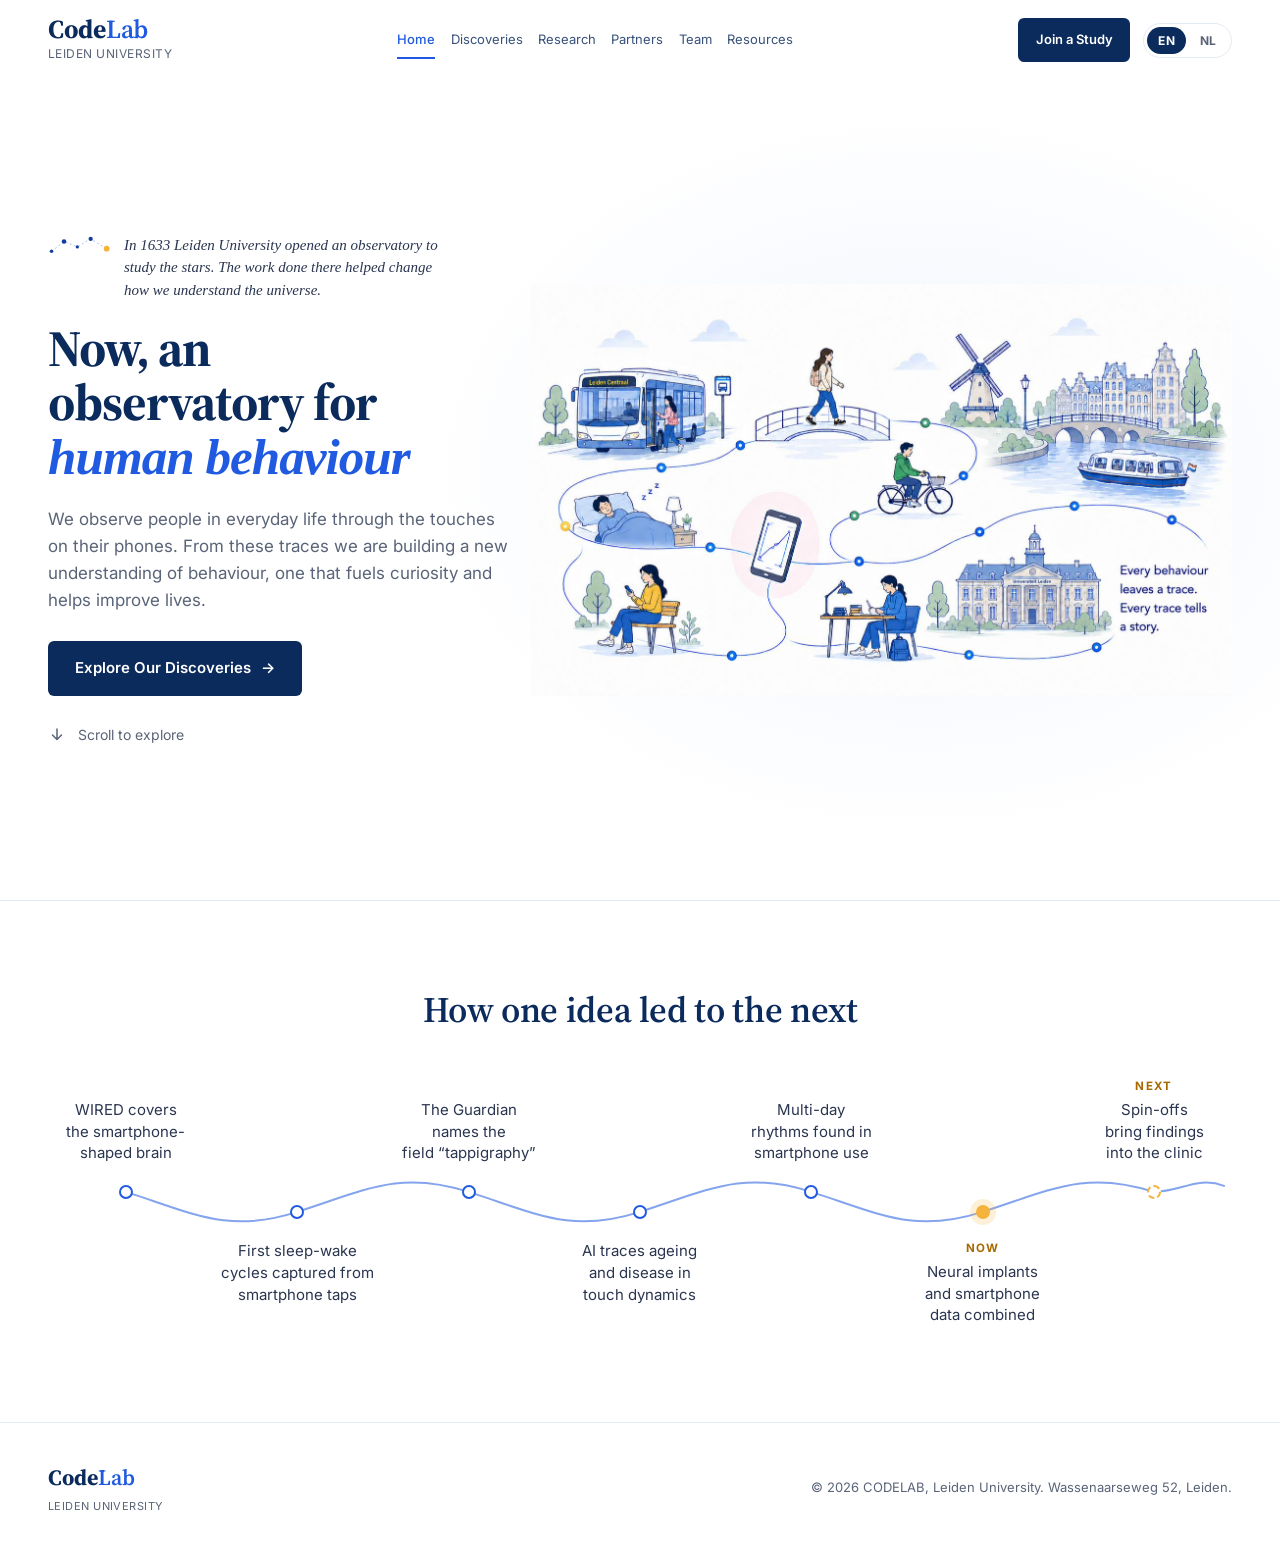
==== commit 7c137c09: "Update CodeLab website" ====
--- a/index.html
+++ b/index.html
@@ -24,7 +24,7 @@
     <nav class="nav" id="primary-nav" aria-label="Primary">
         <a href="#top" class="is-active" data-i18n="navHome">Home</a>
         <a href="discoveries.html" data-i18n="navMethods">Discoveries</a>
-        <a href="questions.html" data-i18n="navQuestions">Questions</a>
+        <a href="research.html" data-i18n="navQuestions">Research</a>
         <a href="partners.html" data-i18n="navPartners">Partners</a>
         <a href="team.html" data-i18n="navTeam">Team</a>
         <a href="resources.html" data-i18n="navResources">Resources</a>
@@ -51,18 +51,19 @@
 <section class="hero">
   <div class="wrap hero-inner">
     <div class="hero-copy">
-      <h1 class="hero-title reveal" data-i18n="heroTitle">
-        Understanding <br>Human Behaviour <br><em>in Everyday Life</em>
-      </h1>
-      <p class="hero-lede reveal" data-delay="1" data-i18n="heroLede">
-        We study the neural and behavioural signals behind everyday smartphone use —
-        building a new generation of brain science focused on how people really think,
-        feel and act, not just how they perform in a lab.
+      <p class="hero-prelude reveal">
+        <svg class="hero-stars" viewBox="0 0 72 24" aria-hidden="true">
+          <path d="M4 18L18 7L33 13L48 4L66 15"/>
+          <circle cx="4" cy="18" r="2"/><circle cx="18" cy="7" r="2.6"/><circle cx="33" cy="13" r="1.8"/><circle cx="48" cy="4" r="2.4"/><circle class="hero-star-now" cx="66" cy="15" r="3.2"/>
+        </svg>
+        <span data-i18n="heroPrelude">In 1633 Leiden University opened an observatory to study the stars. The work done there helped change how we understand the universe.</span>
       </p>
-      <div class="hero-actions reveal" data-delay="2">
+      <h1 class="hero-title reveal" data-delay="1"><span data-i18n="heroTitle">Now, an observatory for</span> <em data-i18n="heroHighlight">human behaviour</em></h1>
+      <p class="hero-lede reveal" data-delay="2" data-i18n="heroLede">We observe people in everyday life through the touches on their phones. From these traces we are building a new understanding of behaviour, one that fuels curiosity and helps improve lives.</p>
+      <div class="hero-actions reveal" data-delay="3">
         <a href="discoveries.html" class="btn btn-primary" data-i18n="heroExplore">Explore Our Discoveries <span class="arrow" aria-hidden="true">→</span></a>
       </div>
-      <a href="#timeline" class="scroll-hint reveal" data-delay="3">
+      <a href="#timeline" class="scroll-hint reveal" data-delay="4">
         <svg class="scroll-arrow" viewBox="0 0 24 24" width="18" height="18" aria-hidden="true">
           <path d="M12 4v14M12 18l-6-6M12 18l6-6" fill="none" stroke="currentColor" stroke-width="2" stroke-linecap="round" stroke-linejoin="round"/>
         </svg>
@@ -75,27 +76,11 @@
   </div>
 </section>
 
-<!-- TIMELINE -->
-<section class="timeline-band" id="timeline">
+<!-- THREAD OF IDEAS (from data/milestones.json; each step is an insight, not a date) -->
+<section class="thread-band" id="timeline">
   <div class="wrap">
-    <div class="timeline-head">
-      <h2 class="timeline-title" data-i18n="timelineTitle">CODELAB's<br>research milestones</h2>
-      <div class="timeline-scroller">
-        <!-- Filled from data/milestones.json -->
-        <ol class="timeline" id="milestoneList"></ol>
-        <div class="tl-axis" id="milestoneAxis" aria-hidden="true"><span class="tl-line"></span></div>
-        </div>
-      </div>
-    </div>
-  </div>
-</section>
-
-<!-- PARTNERS (names only; full page in partners.html) -->
-<section class="partners">
-  <div class="wrap">
-    <h2 class="section-title reveal" data-i18n="homePartnersTitle">Our partners</h2>
-    <!-- Filled from data/partners.json (research partners and supporters only) -->
-    <div class="partner-logos" id="homePartners"></div>
+    <h2 class="thread-title reveal" data-i18n="timelineTitle">How one idea led to the next</h2>
+    <div class="thread reveal" id="milestoneList"></div>
   </div>
 </section>
 
@@ -116,83 +101,94 @@
 <script>
 var pageText = {
   en: {
-    heroTitle: "Understanding <br>Human Behaviour <br><em>in Everyday Life</em>",
+    heroPrelude: "In 1633 Leiden University opened an observatory to study the stars. The work done there helped change how we understand the universe.",
+    heroTitle: "Now, an observatory for", heroHighlight: "human behaviour",
     heroExplore: 'Explore Our Discoveries <span class="arrow" aria-hidden="true">→</span>',
     heroScroll: "Scroll to explore",
-    timelineTitle: "CODELAB's<br>research milestones",
-    tlEraToday: "Today",
-    tlEraFuture: "Future",
-    homePartnersTitle: "Our partners"
+    timelineTitle: "How one idea led to the next",
+    tlEraToday: "Now",
+    tlEraFuture: "Next"
   },
   nl: {
-    heroTitle: "Menselijk gedrag <br>begrijpen <br><em>in het dagelijks leven</em>",
+    heroPrelude: "In 1633 opende de Universiteit Leiden een sterrenwacht om de sterren te bestuderen. Het werk dat daar gebeurde, veranderde mede hoe we het heelal begrijpen.",
+    heroTitle: "Nu, een observatorium voor", heroHighlight: "menselijk gedrag",
     heroExplore: 'Ontdek onze bevindingen <span class="arrow" aria-hidden="true">→</span>',
     heroScroll: "Scroll om verder te lezen",
-    timelineTitle: "Mijlpalen van<br>CODELAB",
-    tlEraToday: "Vandaag",
-    tlEraFuture: "Toekomst",
-    homePartnersTitle: "Onze partners"
+    timelineTitle: "Hoe het ene idee tot het volgende leidde",
+    tlEraToday: "Nu",
+    tlEraFuture: "Hierna"
   }
 };
 
-/* Milestone icons are chosen by status; every normal milestone shares one icon. */
-var MILESTONE_ICONS = {
-  normal: '<circle cx="12" cy="12" r="3"/><path d="M12 3v4M12 17v4M3 12h4M17 12h4"/>',
-  today:  '<path d="M9 2v6L4 20h16L15 8V2"/><path d="M8.5 2h7"/>',
-  future: '<path d="M19 14c1.5 1.5 1.5 4 0 5.5s-4 1.5-5.5 0M5 10C3.5 8.5 3.5 6 5 4.5s4-1.5 5.5 0M8 16l8-8"/>'
-};
-
-CodeLabData.load(['home', 'milestones', 'partners']).then(function (data) {
+CodeLabData.load(['home', 'milestones']).then(function (data) {
   var D = CodeLabData;
 
-  /* Intro text */
-  var lede = document.querySelector('.hero-lede');
-  if (data.home) D.addText(pageText, 'heroLede', data.home.intro);
-  else lede.setAttribute('data-i18n', 'dataLoadError');
+  /* Hero text (data/home.json); the HTML above is the fallback */
+  var home = data.home || {};
+  if (home.prelude) D.addText(pageText, 'heroPrelude', home.prelude);
+  if (home.title) D.addText(pageText, 'heroTitle', home.title);
+  if (home.highlight) D.addText(pageText, 'heroHighlight', home.highlight);
+  if (home.intro) D.addText(pageText, 'heroLede', home.intro);
 
-  /* Milestones: dated ones oldest -> newest, then Today, then Future */
-  var list = document.getElementById('milestoneList'), axis = document.getElementById('milestoneAxis');
+  /* Thread of ideas: ordered by time (not shown), then Now, then Next */
+  var box = document.getElementById('milestoneList');
   if (!data.milestones) {
-    D.showError(list.parentNode);
+    D.showError(box);
   } else {
     var rank = { normal: 0, today: 1, future: 2 };
     var items = D.sortByTime(data.milestones, function (m) { return m.time; }, 'asc')
       .map(function (m, i) { return { m: m, i: i }; })
       .sort(function (a, b) { return (rank[a.m.status] || 0) - (rank[b.m.status] || 0) || a.i - b.i; })
       .map(function (x) { return x.m; });
-    list.parentNode.style.setProperty('--count', items.length);
-    list.innerHTML = items.map(function (m, i) {
-      var era = m.status === 'today' ? '<span class="tl-era" data-i18n="tlEraToday">Today</span>'
-              : m.status === 'future' ? '<span class="tl-era" data-i18n="tlEraFuture">Future</span>'
-              : '<span class="tl-era">' + D.esc(m.time) + '</span>';
-      return '<li class="tl-item' + (m.status === 'today' ? ' tl-now' : '') + ' reveal"' + (i ? ' data-delay="' + Math.min(i, 7) + '"' : '') + '>' +
-        '<span class="tl-icon"><svg viewBox="0 0 24 24" aria-hidden="true">' + (MILESTONE_ICONS[m.status] || MILESTONE_ICONS.normal) + '</svg></span>' +
-        era + '<span class="tl-text" data-i18n="' + D.addText(pageText, 'milestone' + i, m.text) + '"></span>' +
-      '</li>';
-    }).join('');
-    axis.insertAdjacentHTML('beforeend', items.map(function (m, i) {
-      return '<span class="tl-dot' + (m.status === 'today' ? ' tl-dot-amber' : '') + '" style="--i:' + i + '"></span>';
-    }).join(''));
-  }
-
-  /* Partner bubbles: research partners and supporters, name + location */
-  var logos = document.getElementById('homePartners');
-  if (!data.partners) {
-    D.showError(logos);
-  } else {
-    logos.innerHTML = data.partners.filter(function (p) {
-      return p.group === 'research' || p.group === 'support';
-    }).map(function (p, i) {
-      ['en', 'nl'].forEach(function (lang) {
-        var loc = D.text(p.location, lang);
-        pageText[lang]['partner' + i] = D.esc(D.text(p.name, lang)) + (loc ? '<br>' + D.esc(loc) : '');
-      });
-      return '<div class="partner-logo reveal"' + (i ? ' data-delay="' + Math.min(i, 7) + '"' : '') + ' data-i18n="partner' + i + '"></div>';
-    }).join('');
+    box.style.setProperty('--count', items.length);
+    box.innerHTML = '<svg class="thread-line" aria-hidden="true"><path class="thread-path"/></svg>' +
+      '<ol class="thread-list">' + items.map(function (m, i) {
+        var era = m.status === 'today' ? '<span class="thread-era" data-i18n="tlEraToday">Now</span>'
+                : m.status === 'future' ? '<span class="thread-era" data-i18n="tlEraFuture">Next</span>' : '';
+        return '<li class="thread-step is-' + D.esc(m.status || 'normal') + (i % 2 ? ' is-low' : ' is-high') + '" style="--i:' + i + '">' +
+          '<span class="thread-node" aria-hidden="true"></span>' +
+          '<span class="thread-text">' + era + '<span data-i18n="' + D.addText(pageText, 'milestone' + i, m.text) + '"></span></span>' +
+        '</li>';
+      }).join('') + '</ol>';
   }
 
   initSite(pageText);
+
+  /* Draw once the text is in place, and again whenever the layout changes
+     (window size, language switch) */
+  if (data.milestones) {
+    drawThread(box);
+    var t, redraw = function () { clearTimeout(t); t = setTimeout(function () { drawThread(box); }, 80); };
+    if ('ResizeObserver' in window) new ResizeObserver(redraw).observe(box);
+    else window.addEventListener('resize', redraw);
+  }
 });
+
+/* A gently wandering line through the nodes, like the thread in the illustration */
+function drawThread(box) {
+  var svg = box.querySelector('.thread-line'), path = svg.querySelector('path');
+  var nodes = [].slice.call(box.querySelectorAll('.thread-node'));
+  if (!nodes.length) return;
+  var r0 = box.getBoundingClientRect();
+  svg.setAttribute('width', r0.width); svg.setAttribute('height', r0.height);
+  var pts = nodes.map(function (n) {
+    var r = n.getBoundingClientRect();
+    return [r.left + r.width / 2 - r0.left, r.top + r.height / 2 - r0.top];
+  });
+  var vertical = pts.length > 1 && Math.abs(pts[1][0] - pts[0][0]) < 4;
+  var d = 'M' + pts[0][0].toFixed(1) + ' ' + pts[0][1].toFixed(1);
+  for (var i = 1; i < pts.length; i++) {
+    var a = pts[i - 1], b = pts[i], k = (i % 2 ? 1 : -1) * 22;
+    d += vertical
+      ? ' C' + (a[0] + k).toFixed(1) + ' ' + (a[1] + (b[1] - a[1]) * .4).toFixed(1) + ' ' + (b[0] + k).toFixed(1) + ' ' + (b[1] - (b[1] - a[1]) * .4).toFixed(1) + ' ' + b[0].toFixed(1) + ' ' + b[1].toFixed(1)
+      : ' C' + (a[0] + (b[0] - a[0]) * .4).toFixed(1) + ' ' + (a[1] + k).toFixed(1) + ' ' + (b[0] - (b[0] - a[0]) * .4).toFixed(1) + ' ' + (b[1] + k).toFixed(1) + ' ' + b[0].toFixed(1) + ' ' + b[1].toFixed(1);
+  }
+  /* the thread runs on past the last step, towards what comes next */
+  var last = pts[pts.length - 1];
+  d += vertical ? ' c0 20 -14 34 0 54' : ' c26 0 44 -16 70 -6';
+  path.setAttribute('d', d);
+  try { var len = Math.ceil(path.getTotalLength()); path.style.setProperty('--len', len); } catch (e) {}
+}
 </script>
 </body>
 </html>
--- a/css/styles.css
+++ b/css/styles.css
@@ -127,14 +127,23 @@
   animation: heroFade .9s var(--ease) both;
 }
 @keyframes heroFade { from { opacity: 0; transform: translateY(12px) } to { opacity: 1; transform: none } }
+.hero-prelude {
+  display: flex; align-items: flex-start; gap: 12px; max-width: 54ch;
+  margin-bottom: clamp(14px, 2.2vh, 22px);
+  font-family: var(--serif); font-style: italic; font-size: clamp(15px, 1.05vw, 17px); line-height: 1.5; color: var(--ink-soft)
+}
+.hero-stars { flex: none; width: 64px; height: 22px; margin-top: 1px; overflow: visible }
+.hero-stars path { fill: none; stroke: var(--blue); stroke-width: 1; opacity: .45; stroke-dasharray: 2 3 }
+.hero-stars circle { fill: var(--blue-700) }
+.hero-stars .hero-star-now { fill: var(--amber) }
 .hero-title {
   font-family: var(--serif); font-weight: 700;
   /* Image beside the text: keep the fixed line breaks and scale the whole title with the screen.
      4vw keeps the longest line (Dutch) inside the text column; 60px caps it once the column stops growing */
-  font-size: clamp(32px, 4vw, 60px); line-height: 1.06; letter-spacing: -.02em;
-  white-space: nowrap;
-}
-.hero-title em { font-style: normal; color: var(--blue) }
+  font-size: clamp(34px, 4vw, 60px); line-height: 1.06; letter-spacing: -.02em;
+  max-width: 18ch; text-wrap: balance;
+}
+.hero-title em { display: block; font-style: italic; font-weight: 600; color: var(--blue) }
 .hero-lede { margin: clamp(16px, 2.4vh, 24px) 0 clamp(20px, 3vh, 30px); font-size: clamp(17px, 1.2vw, 19px); line-height: 1.6; max-width: 42ch; color: var(--text) }
 .hero-actions { display: flex; flex-wrap: wrap; gap: 16px }
 .scroll-hint {
@@ -155,56 +164,54 @@
   font-weight: 600; line-height: 1.2; letter-spacing: -.015em
 }
 
-/* ---- Timeline ---- */
-.timeline-band {
-  border-top: 1px solid var(--line); border-bottom: 1px solid var(--line);
-  padding: 44px 0 34px; background: #fff
-}
-.timeline-head { display: grid; grid-template-columns: 220px minmax(0, 1fr); gap: 28px; align-items: start }
-.timeline-title { font-size: 16px; font-weight: 600; line-height: 1.5; color: var(--ink) }
-.timeline-scroller { overflow-x: auto; padding-bottom: 6px; scrollbar-width: thin }
-.timeline {
-  display: grid; grid-auto-flow: column; grid-auto-columns: minmax(132px, 1fr);
-  gap: 16px; list-style: none; margin: 0; padding: 0;
-  /* --count = number of milestones (set by index.html); keeps list and axis the same width */
-  min-width: calc(var(--count, 7) * 132px + (var(--count, 7) - 1) * 16px)
-}
-.tl-item {
-  display: grid; grid-template-columns: 34px 1fr;
-  grid-template-rows: auto auto; column-gap: 10px; align-items: center
-}
-.tl-icon {
-  grid-row: 1 / span 2; width: 34px; height: 34px;
-  display: grid; place-items: center; border-radius: 8px; background: var(--blue-050)
-}
-.tl-icon svg {
-  width: 20px; height: 20px; fill: none; stroke: var(--blue);
-  stroke-width: 1.5; stroke-linecap: round; stroke-linejoin: round
-}
-.tl-era { font-weight: 700; font-size: 13px; color: var(--ink) }
-.tl-text { font-size: 12px; line-height: 1.35; color: var(--text) }
-.tl-now .tl-era { color: var(--blue) }
-.tl-now .tl-icon { background: var(--blue-100) }
-.tl-axis { position: relative; height: 20px; margin-top: 14px; min-width: calc(var(--count, 7) * 132px + (var(--count, 7) - 1) * 16px) }
-.tl-line { position: absolute; left: 0; right: 0; top: 9px; height: 2px; background: var(--line) }
-.tl-dot {
-  position: absolute; top: 4px; width: 12px; height: 12px; border-radius: 50%;
-  background: #fff; border: 2.5px solid var(--blue);
-  left: calc((100% - 12px) * var(--i) / max(var(--count, 7) - 1, 1))
-}
-
-.tl-dot-amber { border-color: var(--amber) }
-
-/* ---- Partners ---- */
-.partners { padding: 96px 0; border-top: 1px solid var(--line) }
-
-.partner-logos { display: grid; grid-template-columns: repeat(4, 1fr); gap: 14px; margin-top: 48px }
-.partner-logo {
-  height: 64px; display: grid; place-items: center;
-  background: var(--bg-soft); border: 1px solid var(--line);
-  border-radius: var(--radius); font-size: 13px; font-weight: 600;
-  color: var(--text); text-align: center; padding: 0 16px; line-height: 1.4
-}
+/* ---- Thread of ideas (homepage, data/milestones.json) ---- */
+.thread-band { border-top: 1px solid var(--line); padding: clamp(48px, 7vw, 88px) 0 clamp(56px, 8vw, 96px); background: #fff }
+.thread-title {
+  font-family: var(--serif); font-weight: 600; letter-spacing: -.01em; line-height: 1.15;
+  font-size: clamp(26px, 2.8vw, 38px); text-align: center; text-wrap: balance
+}
+.thread { position: relative; margin-top: clamp(28px, 4vw, 48px) }
+.thread-line { position: absolute; inset: 0; overflow: visible; pointer-events: none }
+.thread-path {
+  fill: none; stroke: var(--blue); stroke-width: 2; stroke-linecap: round; opacity: .55;
+  stroke-dasharray: var(--len, 0); stroke-dashoffset: var(--len, 0)
+}
+.thread.is-in .thread-path, .thread-band .is-in .thread-path { animation: threadDraw 2.6s var(--ease) forwards }
+@keyframes threadDraw { to { stroke-dashoffset: 0 } }
+.thread-list {
+  position: relative; list-style: none; margin: 0; padding: 0;
+  display: grid; grid-template-columns: repeat(var(--count, 8), minmax(0, 1fr));
+  grid-template-rows: auto 64px auto; column-gap: clamp(8px, 1.2vw, 18px)
+}
+.thread-step { display: contents }
+.thread-node {
+  grid-row: 2; grid-column: calc(var(--i) + 1); align-self: center; justify-self: center;
+  width: 14px; height: 14px; border-radius: 50%; background: #fff; border: 2.5px solid var(--blue);
+  position: relative; z-index: 1
+}
+.is-high .thread-node { transform: translateY(-10px) }
+.is-low .thread-node { transform: translateY(10px) }
+.is-today .thread-node { border-color: var(--amber); background: var(--amber); box-shadow: 0 0 0 6px rgba(245,179,60,.2) }
+.is-future .thread-node { border-style: dashed; border-color: var(--amber) }
+.thread-text {
+  grid-column: calc(var(--i) + 1); font-size: 15px; line-height: 1.45; color: var(--ink-soft);
+  text-align: center; text-wrap: balance
+}
+.is-high .thread-text { grid-row: 1; align-self: end; padding-bottom: 6px }
+.is-low .thread-text { grid-row: 3; align-self: start; padding-top: 6px }
+.thread-era {
+  display: block; font-size: 11.5px; font-weight: 700; letter-spacing: .12em; text-transform: uppercase;
+  color: #A86A00; margin-bottom: 4px
+}
+@media (max-width: 900px) {
+  .thread-title { text-align: left }
+  .thread-list { grid-template-columns: 28px minmax(0, 1fr); grid-template-rows: none; row-gap: 26px; column-gap: 16px }
+  .thread-node { grid-row: calc(var(--i) + 1); grid-column: 1; transform: none !important; align-self: start; margin-top: 4px }
+  .thread-text, .is-high .thread-text, .is-low .thread-text {
+    grid-row: calc(var(--i) + 1); grid-column: 2; text-align: left; padding: 0; align-self: start
+  }
+}
+@media (prefers-reduced-motion: reduce) { .thread-path { stroke-dashoffset: 0 } }
 
 /* ---- Footer ---- */
 .site-footer { border-top: 1px solid var(--line); padding: 36px 0; background: #fff }
@@ -248,6 +255,116 @@
 .discovery-media img { display: block; width: 100%; height: auto }
 .discovery-desc { font-size: 14px; color: var(--text); line-height: 1.55 }
 .discovery-cite { display: block; font-size: 15px; color: var(--text); margin-top: 8px; opacity: .75 }
+/* Optional video below the list (data/video.json) */
+.discovery-video {
+  margin-top: 40px; border: 1px solid #D5DEEC; border-radius: var(--radius);
+  overflow: hidden; background: var(--bg-soft);
+  box-shadow: 0 1px 2px rgba(11,43,92,.06), 0 4px 14px rgba(11,43,92,.06)
+}
+.discovery-video video,
+.discovery-video img { display: block; width: 100%; height: auto; max-height: 80vh; object-fit: contain }
+.discovery-video video { background: var(--ink) }
+
+/* ---- Discoveries page: gallery of abstract artworks (data/discoveries.json + js/discovery-art.js) ---- */
+.disc-intro { padding: clamp(20px, 3vw, 40px) 0 clamp(12px, 1.5vw, 20px) }
+.disc-eyebrow {
+  font-size: 13px; font-weight: 700; letter-spacing: .12em; text-transform: uppercase;
+  color: var(--blue); margin-bottom: 8px
+}
+.disc-title {
+  font-family: var(--serif); font-weight: 600; letter-spacing: -.015em; line-height: 1.08;
+  font-size: clamp(36px, 5.2vw, 64px)
+}
+.disc-title em { font-style: italic; color: var(--blue) }
+.disc-lede { margin-top: 12px; font-size: clamp(17px, 1.5vw, 20px); color: var(--ink-soft) }
+
+.disc-list-section { padding: 8px 0 96px }
+.disc-gallery {
+  display: grid; grid-template-columns: repeat(auto-fill, minmax(min(100%, 340px), 1fr));
+  gap: clamp(20px, 2.4vw, 36px)
+}
+.disc-card {
+  display: flex; flex-direction: column; background: #fff; color: inherit;
+  border: 1px solid var(--line); border-radius: 16px; overflow: hidden;
+  box-shadow: 0 1px 2px rgba(11,43,92,.04), 0 10px 30px rgba(11,43,92,.06);
+  transition: transform .35s var(--ease), box-shadow .35s var(--ease), border-color .35s var(--ease)
+}
+a.disc-card:hover {
+  transform: translateY(-4px); border-color: var(--blue-100);
+  box-shadow: 0 2px 4px rgba(11,43,92,.06), 0 20px 44px rgba(11,43,92,.14)
+}
+.disc-art { margin: 0; aspect-ratio: 4 / 3; overflow: hidden; background: var(--bg-soft) }
+.disc-art svg, .disc-art img { display: block; width: 100%; height: 100%; object-fit: cover; transition: transform .8s var(--ease) }
+a.disc-card:hover .disc-art svg, a.disc-card:hover .disc-art img { transform: scale(1.04) }
+.disc-body { padding: 22px 24px 24px; display: flex; flex-direction: column; flex: 1 }
+.disc-name {
+  margin-top: 0; font-family: var(--serif); font-weight: 600; line-height: 1.2;
+  font-size: clamp(21px, 1.7vw, 24px); letter-spacing: -.01em
+}
+.disc-summary { margin-top: 10px; font-size: 16px; line-height: 1.55; color: var(--ink-soft) }
+.disc-read { margin-top: auto; padding-top: 18px; font-size: 15px; font-weight: 600; color: var(--blue) }
+a.disc-card:hover .disc-read { color: var(--blue-700) }
+
+/* Artwork motion (Discoveries and Questions): gentle, and only once on screen */
+.art-host .art-draw { stroke-dasharray: 1; stroke-dashoffset: 1 }
+.art-host.is-in .art-draw { animation: artDraw 2.4s var(--ease) forwards }
+.art-host .art-fade { opacity: 0 }
+.art-host.is-in .art-fade { animation: artFade 1s var(--ease) forwards }
+.art-host.is-in .art-pulse { animation: artPulse 3.2s ease-in-out infinite }
+@keyframes artDraw { to { stroke-dashoffset: 0 } }
+@keyframes artFade { to { opacity: var(--o, .8) } }
+@keyframes artPulse { 50% { opacity: .35 } }
+@media (prefers-reduced-motion: reduce) {
+  .art-host .art-draw { stroke-dashoffset: 0 }
+  .art-host .art-fade { opacity: var(--o, .8) }
+}
+
+/* ---- Questions page: JID framework panel and question rows ---- */
+.q-frame-section { padding: 0 0 clamp(48px, 7vw, 88px) }
+.q-frame {
+  display: flex; flex-direction: column; gap: clamp(20px, 3vw, 32px);
+  padding: clamp(20px, 3vw, 40px); border-radius: 20px;
+  background: var(--blue-050); border: 1px solid var(--blue-100)
+}
+.q-frame-head { max-width: 62ch }
+.q-frame-title {
+  font-family: var(--serif); font-weight: 600; letter-spacing: -.01em; line-height: 1.15;
+  font-size: clamp(26px, 2.6vw, 34px)
+}
+.q-frame-desc { margin-top: 10px; font-size: 17px; color: var(--ink-soft) }
+.bm { display: grid; grid-template-columns: repeat(2, minmax(0, 1fr)); gap: clamp(14px, 2vw, 24px) }
+.bm-panel { margin: 0; display: flex; flex-direction: column; gap: 10px; min-width: 0 }
+.bm-canvas {
+  display: block; width: 100%; aspect-ratio: 1 / 1; max-height: 460px;
+  border-radius: 14px; background: #fff; border: 1px solid var(--blue-100)
+}
+.bm-panel figcaption { font-size: 14px; color: var(--text) }
+@media (max-width: 640px) { .bm { grid-template-columns: minmax(0, 1fr) } }
+
+.q-list-section { padding: 0 0 104px }
+.q-list { display: flex; flex-direction: column; gap: clamp(48px, 7vw, 96px) }
+.q-row {
+  display: grid; grid-template-columns: minmax(0, 1fr) minmax(0, 1.1fr);
+  gap: clamp(24px, 4.5vw, 72px); align-items: center; scroll-margin-top: 100px
+}
+.q-row:nth-child(even) .q-art { order: 2 }
+.q-art {
+  margin: 0; aspect-ratio: 4 / 3; border-radius: 16px; overflow: hidden;
+  background: var(--bg-soft); border: 1px solid var(--line);
+  box-shadow: 0 1px 2px rgba(11,43,92,.04), 0 14px 34px rgba(11,43,92,.07)
+}
+.q-art svg, .q-art img { display: block; width: 100%; height: 100%; object-fit: cover }
+.q-short { font-size: 12.5px; font-weight: 700; letter-spacing: .1em; text-transform: uppercase; color: var(--blue) }
+.q-name {
+  margin-top: 10px; font-family: var(--serif); font-weight: 600; line-height: 1.15;
+  font-size: clamp(26px, 2.8vw, 38px); letter-spacing: -.01em; text-wrap: balance
+}
+.q-desc { margin-top: 14px; font-size: 17px; line-height: 1.6; color: var(--ink-soft); max-width: 56ch }
+
+@media (max-width: 900px) {
+  .q-row { grid-template-columns: minmax(0, 1fr); gap: 20px }
+  .q-row:nth-child(even) .q-art { order: 0 }
+}
 
 /* ---- Question cards (Research Questions page) ---- */
 .questions-section { padding: 32px 0 72px }
@@ -316,7 +433,6 @@
   .wrap { padding: 0 32px }
   
   
-  .partner-logos { grid-template-columns: repeat(3, 1fr) }
 }
 @media (max-width: 960px) {
   .nav {
@@ -332,7 +448,6 @@
   .nav a.is-active { text-decoration: underline 2px var(--blue); text-underline-offset: 6px }
   .nav-toggle { display: block }
   
-  .timeline-head { grid-template-columns: 1fr; gap: 18px }
 }
 @media (max-width: 1024px) {
   .hero-inner {
@@ -342,15 +457,13 @@
   .hero-copy { align-items: flex-start }
   .hero-media { justify-self: center; width: 100%; max-width: 660px; transform: none; z-index: auto }
   /* Image moves below the text: drop the fixed line breaks and let the text wrap to the width */
-  .hero-title { font-size: clamp(36px, 5.2vw, 48px); white-space: normal }
-  .hero-title br { display: none }
+  .hero-title { font-size: clamp(36px, 5.2vw, 48px); max-width: 18ch }
   .hero-lede { max-width: 62ch }
 }
 @media (max-width: 640px) {
   .wrap { padding: 0 24px }
   .nav { padding-left: 24px; padding-right: 24px }
   .hero-actions .btn { flex: 1; justify-content: center }
-  .partner-logos { grid-template-columns: repeat(2, 1fr) }
   
   
   
@@ -592,55 +705,89 @@
   .tml-mark { transform: scale(1) }
 }
 
-/* ---- Partners page: bubble clusters ---- */
-.partners-page { padding: 32px 0 96px }
-.partners-intro { text-align: center; margin: 0 auto 56px }
-.bubble-group + .bubble-group { margin-top: 64px; padding-top: 56px; border-top: 1px solid var(--line) }
-.bubble-group-title {
-  text-align: center; font-size: 12px; font-weight: 700; letter-spacing: .1em;
-  text-transform: uppercase; color: var(--blue); margin-bottom: 28px
-}
-.bubble-cluster {
-  --d: 168px;
-  display: flex; flex-wrap: wrap; justify-content: center; align-items: center;
-  gap: 18px 22px; max-width: 1100px; margin: 0 auto
-}
-.bubble-cluster[data-size="lg"] { --d: 196px }
-.bubble-cluster[data-size="sm"] { --d: 152px }
-.bubble-cluster[data-size="sm"] .bubble-name { font-size: 14px }
-.bubble {
-  position: relative; width: var(--d); height: var(--d); border-radius: 50%;
-  display: flex; flex-direction: column; align-items: center; justify-content: center;
-  gap: 8px; padding: 18px; text-align: center;
-  background: var(--blue-050); border: 1px solid var(--blue-100);
-  box-shadow: 0 1px 2px rgba(11,43,92,.06), 0 6px 18px rgba(11,43,92,.07);
-  transition: transform .3s var(--ease), box-shadow .3s var(--ease), border-color .3s var(--ease)
-}
-/* stagger heights so rows read as a cluster, not a grid (sizes stay equal so text always fits) */
-.bubble:nth-child(3n+2) { margin-top: 28px }
-.bubble:nth-child(3n) { margin-bottom: 24px }
-#supporters .bubble, #spinoffs .bubble { background: #fff; border-color: #D5DEEC }
-.bubble:hover { transform: translateY(-4px); border-color: var(--blue); box-shadow: 0 2px 4px rgba(11,43,92,.06), 0 14px 30px rgba(11,43,92,.13) }
-.bubble-link { display: flex; flex-direction: column; gap: 4px; color: var(--ink) }
-/* the whole circle is the homepage link; the contact link sits above it */
-.bubble-link::before { content: ""; position: absolute; inset: 0; border-radius: 50% }
-.bubble-name { font-size: 15px; font-weight: 600; line-height: 1.3 }
-.bubble-place { font-size: 12px; color: var(--text) }
-.bubble-contact {
-  position: relative; z-index: 1; font-size: 11.5px; line-height: 1.3; color: var(--blue);
-  text-decoration: underline; text-underline-offset: 2px
-}
-.bubble-contact:hover { color: var(--blue-700) }
-.bubble:hover .bubble-name { color: var(--blue) }
-
-@media (max-width: 640px) {
-  .partners-page { padding: 32px 0 64px }
-  .partners-intro { margin-bottom: 40px }
-  .bubble-cluster { --d: 148px; gap: 12px 14px }
-  .bubble-cluster[data-size="lg"] { --d: 156px }
-  .bubble-cluster[data-size="sm"] { --d: 140px }
-  .bubble { padding: 12px }
-  .bubble:nth-child(3n+2) { margin-top: 18px }
-  .bubble:nth-child(3n) { margin-bottom: 14px }
-  .bubble-name, .bubble-cluster[data-size="sm"] .bubble-name { font-size: 13.5px }
-}
+/* ---- Partners page: network, theme filter, cards, funders, spin-offs ---- */
+.pt-section { padding: 0 0 clamp(56px, 8vw, 96px) }
+.pt-band { padding-top: clamp(48px, 7vw, 80px); background: var(--bg-soft); border-top: 1px solid var(--line); border-bottom: 1px solid var(--line); margin-bottom: clamp(48px, 7vw, 80px) }
+.pt-heading {
+  font-size: 12.5px; font-weight: 700; letter-spacing: .12em; text-transform: uppercase;
+  color: var(--blue); margin-bottom: 22px
+}
+
+.pt-network { margin: 0 0 clamp(24px, 3vw, 36px); border-radius: 20px; background: linear-gradient(135deg, var(--bg-soft), var(--blue-050)); border: 1px solid var(--line) }
+.pt-network svg { display: block; width: 100%; height: auto }
+.pt-l { fill: none; stroke: var(--blue); stroke-width: 1.3; opacity: .35; transition: opacity .3s var(--ease), stroke .3s var(--ease) }
+.pt-l-core { stroke: var(--ink); opacity: .22; stroke-dasharray: 2 5 }
+.pt-l-faint { stroke: var(--ink); opacity: .12; stroke-dasharray: 2 5 }
+.pt-pnode circle { fill: #fff; stroke: var(--blue); stroke-width: 2.4; transition: fill .3s var(--ease) }
+.pt-pnode text { font-family: var(--sans); font-size: 15px; font-weight: 600; fill: var(--ink) }
+.pt-tnode { cursor: pointer }
+.pt-tnode circle { fill: var(--amber); stroke: #fff; stroke-width: 3 }
+.pt-tnode text { font-family: var(--serif); font-size: 17px; font-weight: 600; font-style: italic; fill: var(--blue-700) }
+.pt-tnode:hover text { fill: var(--blue) }
+.pt-core circle { fill: var(--ink) }
+.pt-core text { font-family: var(--serif); font-size: 17px; font-weight: 700; fill: #fff; letter-spacing: .02em }
+.pt-network.has-focus .pt-l, .pt-network.has-focus .pt-pnode, .pt-network.has-focus .pt-tnode { opacity: .2 }
+.pt-network.has-focus .pt-l.is-lit { opacity: .9; stroke: var(--amber); stroke-width: 2.4 }
+.pt-network.has-focus .pt-pnode.is-lit, .pt-network.has-focus .pt-tnode.is-lit { opacity: 1 }
+.pt-network.has-focus .pt-pnode.is-lit circle { fill: var(--amber); stroke: var(--amber) }
+
+.pt-filters { display: flex; flex-wrap: wrap; gap: 8px; margin-bottom: 24px }
+.pt-filter {
+  border: 1px solid var(--line); background: #fff; color: var(--ink-soft);
+  padding: 8px 14px; border-radius: 999px; font: inherit; font-size: 14px; font-weight: 500; cursor: pointer;
+  transition: background .2s var(--ease), color .2s var(--ease), border-color .2s var(--ease)
+}
+.pt-filter:hover { border-color: var(--blue); color: var(--blue) }
+.pt-filter.is-on { background: var(--ink); border-color: var(--ink); color: #fff }
+
+.pt-grid { display: grid; grid-template-columns: repeat(auto-fill, minmax(min(100%, 340px), 1fr)); gap: 16px }
+.pt-card {
+  display: flex; flex-direction: column; gap: 6px; padding: 20px 22px;
+  background: #fff; border: 1px solid var(--line); border-radius: 14px;
+  transition: border-color .25s var(--ease), box-shadow .25s var(--ease)
+}
+/* the filter hides cards with the hidden attribute */
+.pt-card[hidden] { display: none }
+.pt-card:hover { border-color: var(--blue-100); box-shadow: 0 10px 26px rgba(11,43,92,.09) }
+.pt-chips { display: flex; flex-wrap: wrap; gap: 6px; margin-bottom: 4px }
+.pt-chip {
+  font-size: 11.5px; font-weight: 700; letter-spacing: .06em; text-transform: uppercase;
+  color: var(--blue-700); background: var(--blue-050); padding: 3px 9px; border-radius: 999px
+}
+.pt-name { font-family: var(--serif); font-size: 21px; font-weight: 600; line-height: 1.2 }
+.pt-name-link { color: var(--ink) }
+a.pt-name-link:hover { color: var(--blue); text-decoration: underline; text-underline-offset: 3px }
+.pt-place { font-size: 14px; color: var(--text) }
+.pt-focus { font-size: 15px; color: var(--ink-soft) }
+
+.pt-tiles { display: grid; grid-template-columns: repeat(auto-fill, minmax(min(100%, 210px), 1fr)); gap: 14px }
+.pt-tile {
+  display: flex; flex-direction: column; justify-content: center; gap: 4px; min-height: 96px;
+  padding: 18px 20px; background: #fff; border: 1px solid var(--line); border-radius: 14px; color: var(--ink);
+  transition: border-color .25s var(--ease), transform .25s var(--ease)
+}
+a.pt-tile:hover { border-color: var(--blue); transform: translateY(-2px) }
+.pt-tile-name { font-family: var(--serif); font-size: 20px; font-weight: 600; line-height: 1.2 }
+.pt-tile-sub { font-size: 13.5px; color: var(--text) }
+
+/* ---- Team page: role filter chips ---- */
+.team-filters {
+  display: flex; flex-wrap: wrap; gap: 8px;
+  margin: 0 0 clamp(24px, 3vw, 36px);
+}
+.team-filter-btn {
+  font-family: var(--sans); font-size: 13.5px; font-weight: 500;
+  padding: 6px 16px; border-radius: 99px; cursor: pointer;
+  border: 1.5px solid var(--line); background: var(--bg);
+  color: var(--ink-soft); transition: border-color .15s, background .15s, color .15s;
+  white-space: nowrap;
+}
+.team-filter-btn:hover { border-color: var(--blue); color: var(--blue) }
+.team-filter-btn.is-active {
+  background: var(--blue); border-color: var(--blue); color: #fff;
+}
+.tmember.is-filtered { display: none }
+.tmember-tag {
+  font-size: 12px; font-weight: 600; letter-spacing: .06em;
+  text-transform: uppercase; color: var(--blue);
+}
